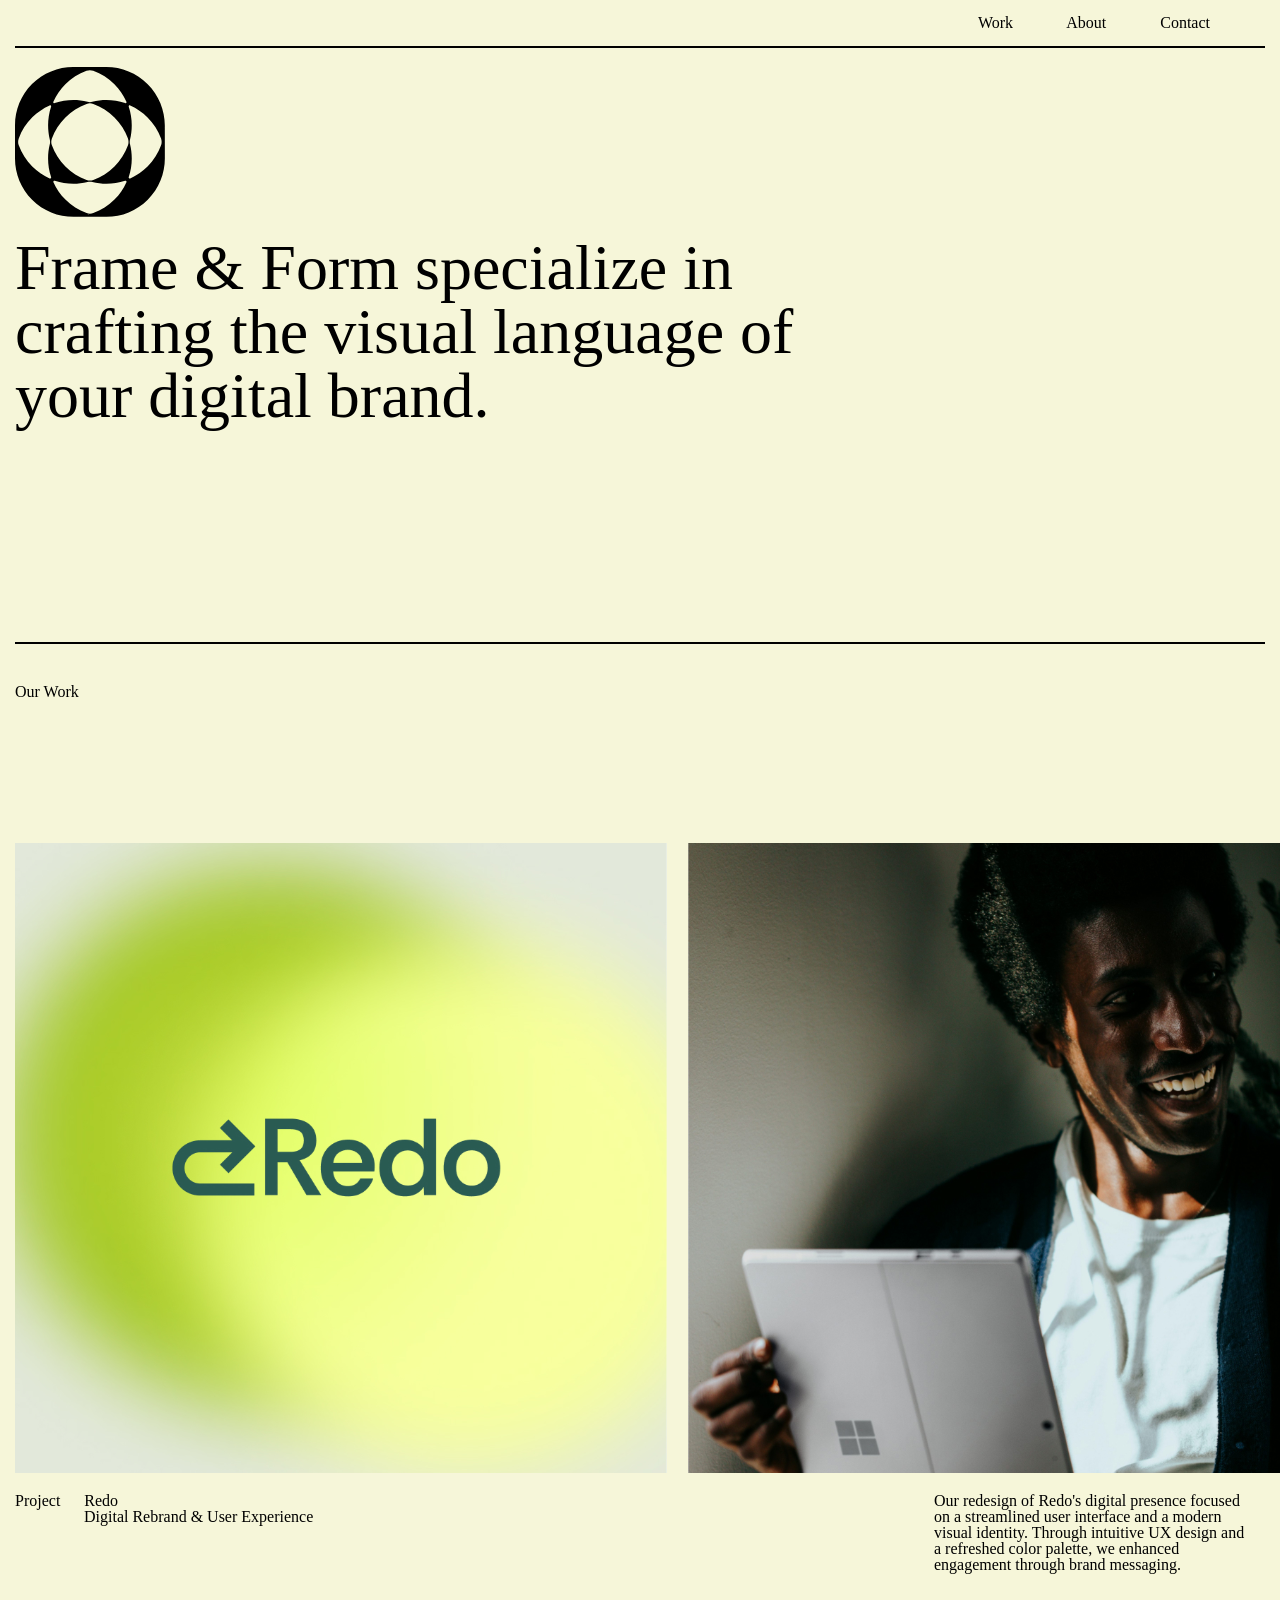
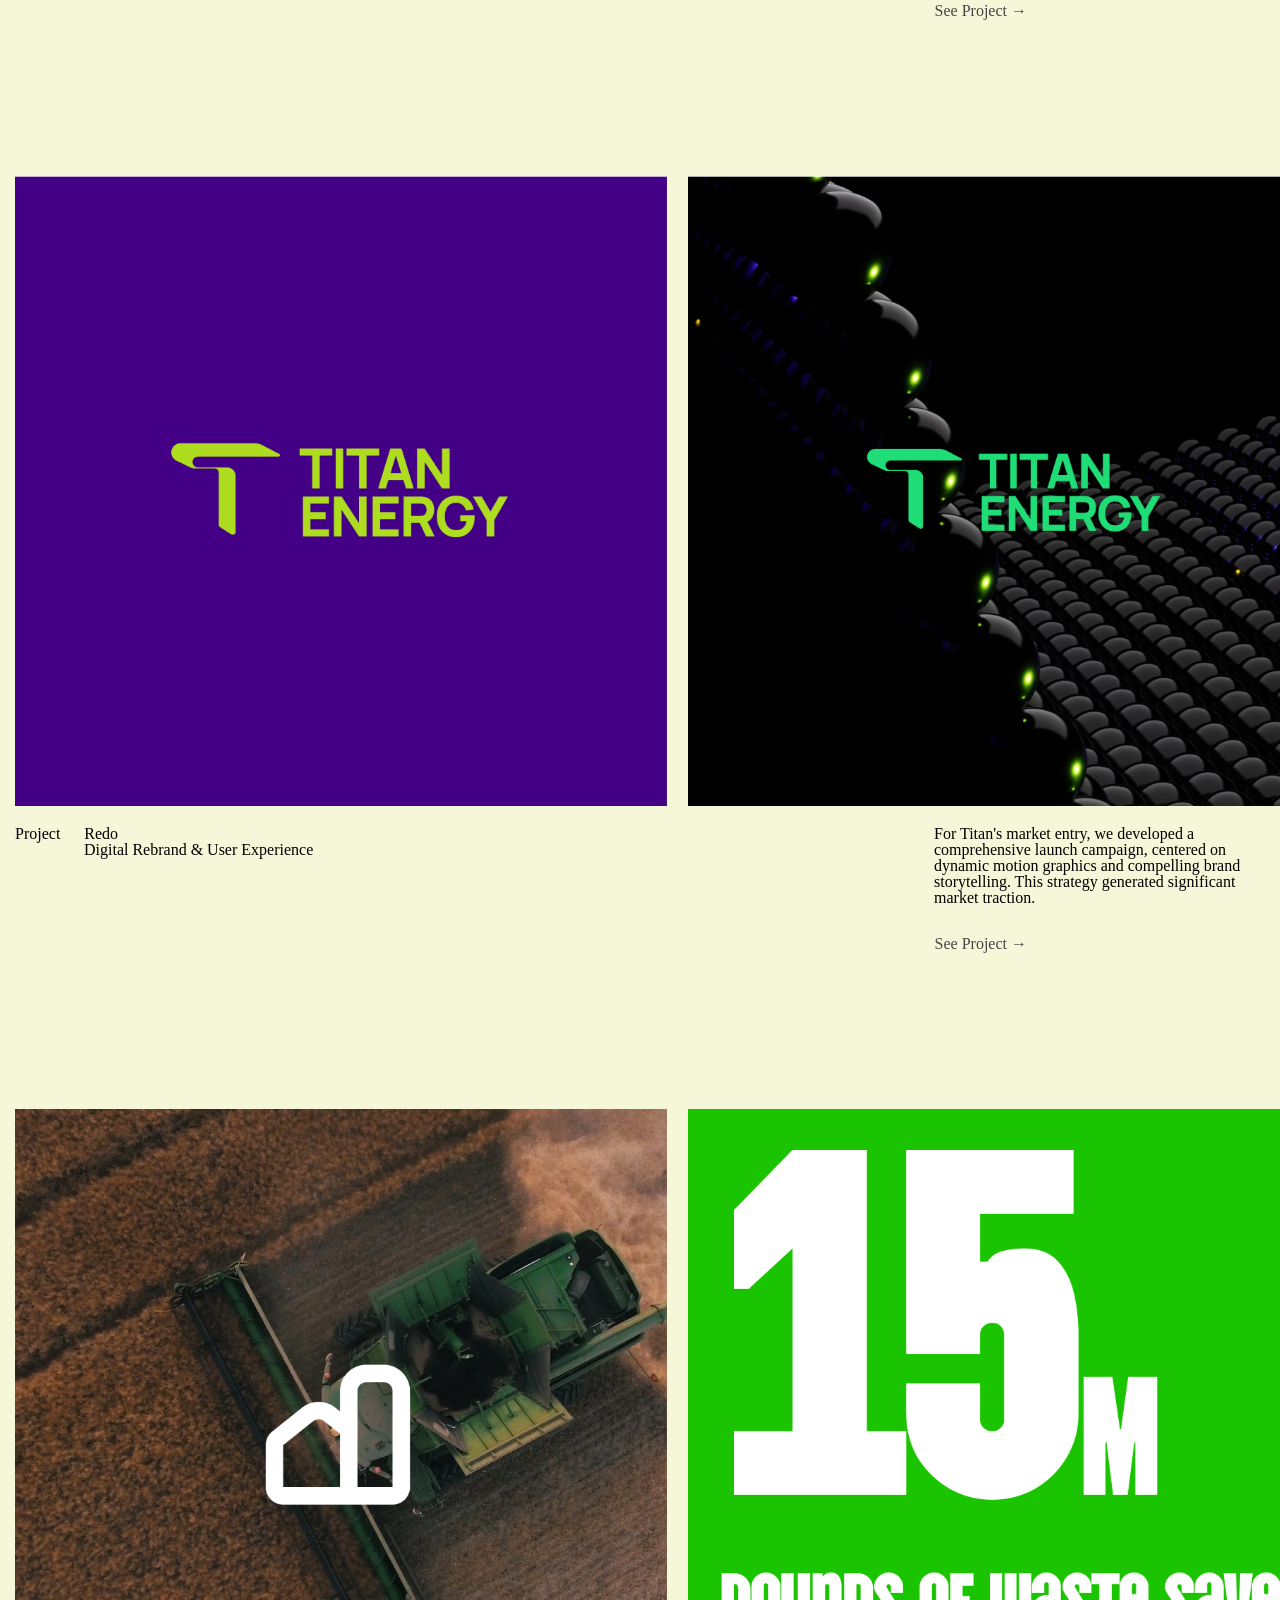
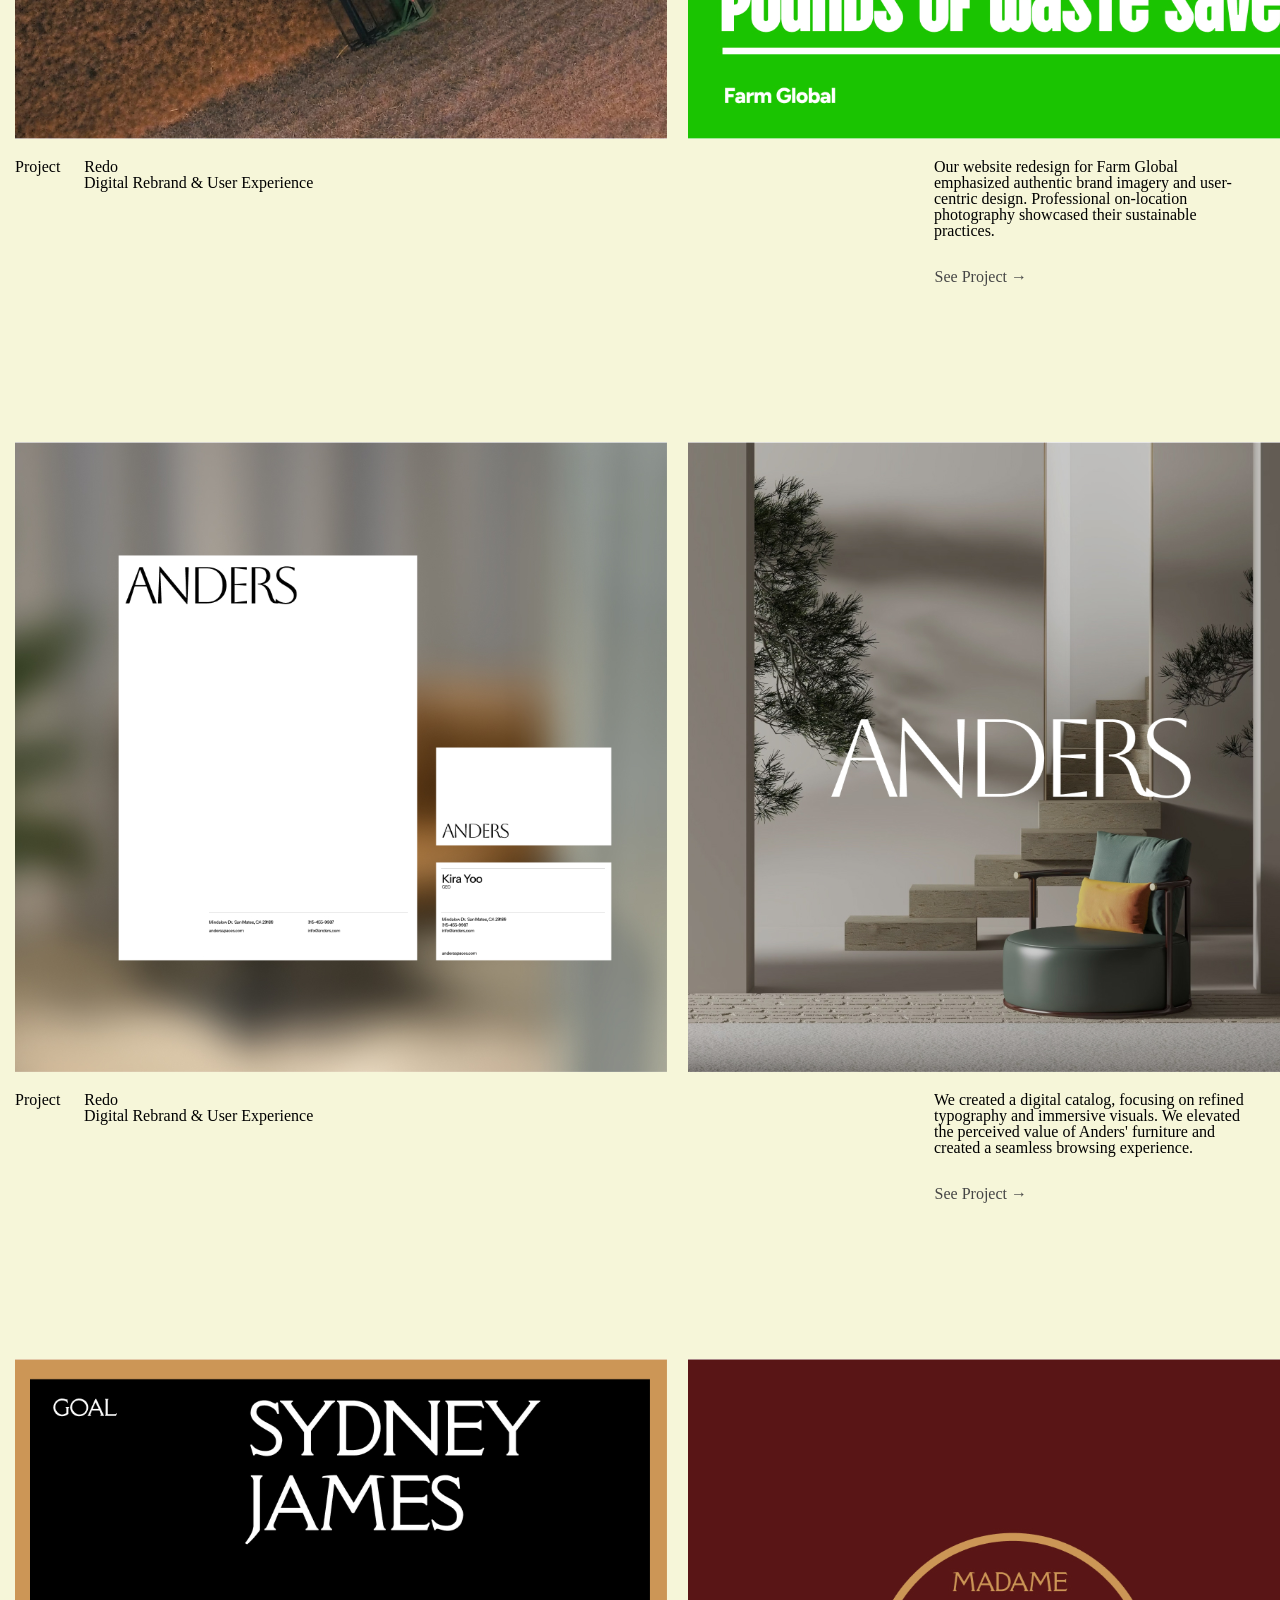
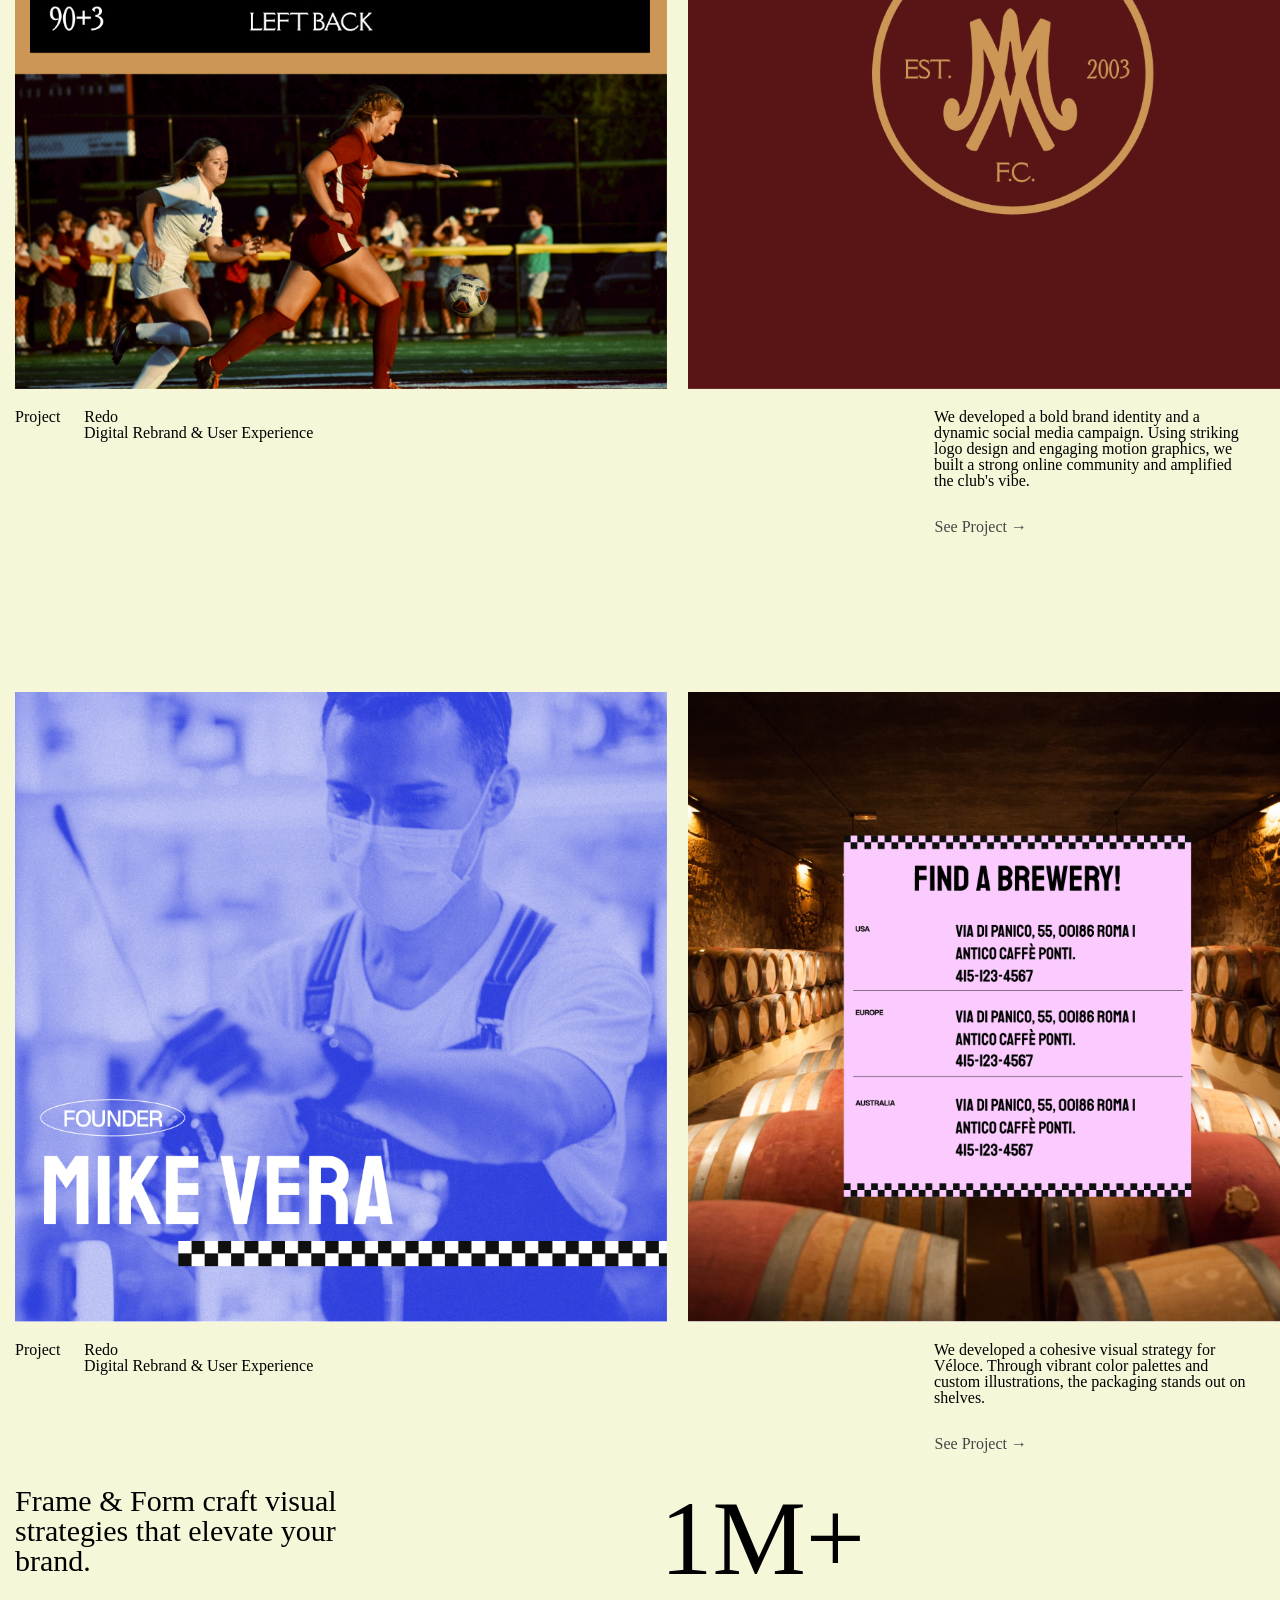
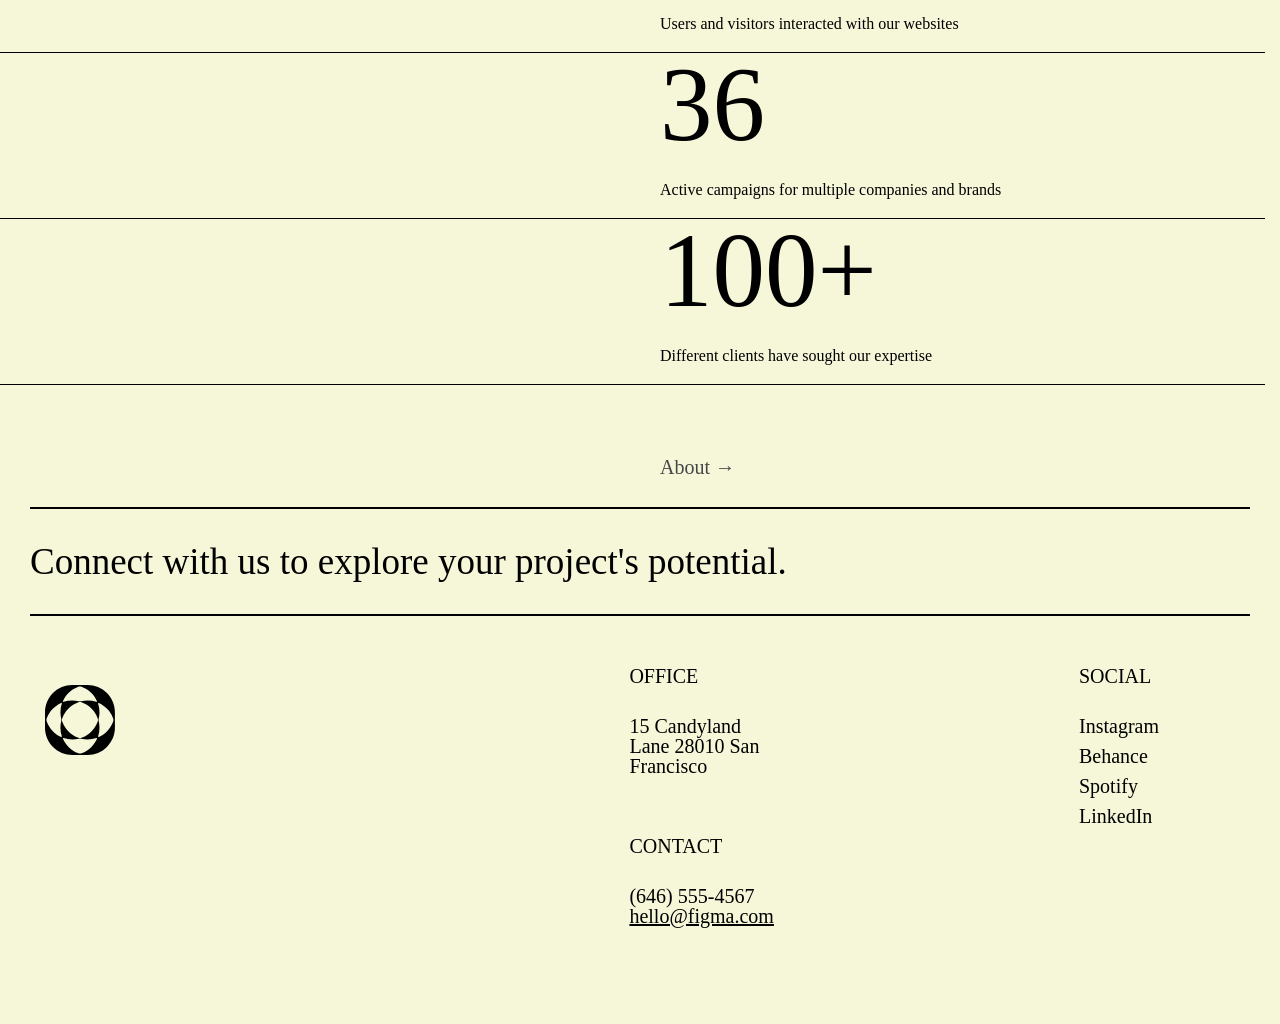
==== index.html @ 3e736d81 "animations" ====
<!DOCTYPE html>
<html lang="en">
<head>
   <meta charset="UTF-8">
   <meta name="viewport" content="width=device-width, initial-scale=1.0">
   <link rel="stylesheet" href="/css/_reset.css">
   <link rel="stylesheet" href="/css/style.css">
   <title>Modern Brand</title>
</head>
<body>
   <div class="main-bg">
      <header class="header">
         <div class="header__container">
            
            <img src="images\F&F logo.svg" alt="" class="header__container__logo">
            <nav class="header__container__pages">
               <a href="" class="header__container__pages__item">Work</a>
               <a href="" class="header__container__pages__item">About</a>
               <a href="" class="header__container__pages__item">Contact</a>
            </nav>
         </div>
         <div class="header line"></div>
      </header>

      <main class="main">
         <div class="main__container">
            <img src="images\Left Logo.svg" alt="" class="main__logo">
            <img src="images\Right Logo.svg" alt="" class="main__logo">
         </div>

         <h1 class="main__title">Frame & Form specialize in
crafting the visual language of
your digital brand.
         </h1>
         <div class="main line"></div>
      </main>

      <section class="portfolio">
         <h2 class="portfolio__title">
            Our Work
         </h2>

         <article class="portfolio__project">
            <div class="portfolio__images">
               <img src="images\Image 1.svg" alt="" class="portfolio__image">
               <img src="images\Image 2.svg" alt="" class="portfolio__image">
               <img src="images\Image 3.svg" alt="" class="portfolio__image">
            </div>
            <div class="portfolio__info">
               <div class="project-developers">
                  <h3 class="portfolio__project-name">Project <b style="font-weight: 500;">Redo</b></h3>
                  <p class="portfolio__project-slogan">Digital Rebrand & User Experience</p>                  

               </div>

               <div class="portfolio__description">
                  Our redesign of Redo's digital presence focused on a streamlined user interface and a modern visual identity. Through intuitive UX design and a refreshed color palette, we enhanced engagement through brand messaging. 
                  

               </div>

               
            </div>
            
            <a class="portfolio__link">See Project →</a>
         </article>
         <div class="portfolio__project">
            <div class="portfolio__images">
               <img src="images\Image 1-1.svg" alt="" class="portfolio__image">
               <img src="images\Image 2-1.svg" alt="" class="portfolio__image">
               <img src="images\Image 3-1.svg" alt="" class="portfolio__image">
            </div>
            <div class="portfolio__info">
               <div class="project-developers">
                  <h3 class="portfolio__project-name">Project <b style="font-weight: 500;">Redo</b></h3>
                  <p class="portfolio__project-slogan">Digital Rebrand & User Experience</p>                  

               </div>

               <div class="portfolio__description">
                  For Titan's market entry, we developed a comprehensive launch campaign, centered on dynamic motion graphics and compelling brand storytelling. This strategy generated significant market traction. 
               </div>
            </div>
            <a class="portfolio__link">See Project →</a>

         </div>
         <div class="portfolio__project">
            <div class="portfolio__images">
               <img src="images\Image 1-2.svg" alt="" class="portfolio__image">
               <img src="images\Image 2-2.svg" alt="" class="portfolio__image">
               <img src="images\Image 3-2.svg" alt="" class="portfolio__image">
            </div>
            <div class="portfolio__info">
               <div class="project-developers">
                  <h3 class="portfolio__project-name">Project <b style="font-weight: 500;">Redo</b></h3>
                  <p class="portfolio__project-slogan">Digital Rebrand & User Experience</p>                  

               </div>

               <div class="portfolio__description">
                 Our website redesign for Farm Global emphasized authentic brand imagery and user-centric design. Professional on-location photography showcased their sustainable practices. 
               </div>
            </div>
            <a class="portfolio__link">See Project →</a>

         </div>
         <div class="portfolio__project">
            <div class="portfolio__images">
               <img src="images\Image 1-3.svg" alt="" class="portfolio__image">
               <img src="images\Image 2-3.svg" alt="" class="portfolio__image">
               <img src="images\Image 3-3.svg" alt="" class="portfolio__image">
            </div>
            <div class="portfolio__info">
               <div class="project-developers">
                  <h3 class="portfolio__project-name">Project <b style="font-weight: 500;">Redo</b></h3>
                  <p class="portfolio__project-slogan">Digital Rebrand & User Experience</p>                  

               </div>

               <div class="portfolio__description">
                  We created a digital catalog, focusing on refined typography and immersive visuals. We elevated the perceived value of Anders' furniture and created a seamless browsing experience. 
               </div>
            </div>
            <a class="portfolio__link">See Project →</a>

         </div>
         <div class="portfolio__project">
            <div class="portfolio__images">
               <img src="images\Image 1-4.svg" alt="" class="portfolio__image">
               <img src="images\Image 2-4.svg" alt="" class="portfolio__image">
               <img src="images\Image 3-4.svg" alt="" class="portfolio__image">
            </div>
            <div class="portfolio__info">
               <div class="project-developers">
                  <h3 class="portfolio__project-name">Project <b style="font-weight: 500;">Redo</b></h3>
                  <p class="portfolio__project-slogan">Digital Rebrand & User Experience</p>                  

               </div>

               <div class="portfolio__description">
                  We developed a bold brand identity and a dynamic social media campaign. Using striking logo design and engaging motion graphics, we built a strong online community and amplified the club's vibe. 
               </div>
            </div>
            <a class="portfolio__link">See Project →</a>

         </div>
         <div class="portfolio__project">
            <div class="portfolio__images">
               <img src="images\Image 1-5.svg" alt="" class="portfolio__image">
               <img src="images\Image 2-5.svg" alt="" class="portfolio__image">
               <img src="images\Image 3-5.svg" alt="" class="portfolio__image">
            </div>
            <div class="portfolio__info">
               <div class="project-developers">
                  <h3 class="portfolio__project-name">Project <b style="font-weight: 500;">Redo</b></h3>
                  <p class="portfolio__project-slogan">Digital Rebrand & User Experience</p>                  

               </div>

               <div class="portfolio__description">
                  We developed a cohesive visual strategy for Véloce. Through vibrant color palettes and custom illustrations, the packaging stands out on shelves. 
               </div>
            </div>
            <a class="portfolio__link">See Project →</a>

         </div>
         

      </section>

      <section class="stats">
         <div class="stats__container">
            <div class="stats__slogan">
               Frame & Form craft visual strategies that elevate your brand.
            </div>
            <div class="stats__description">
               <div class="stats__item">
                  <div class="stats__num">
                     1M+
                  </div>
                  <div class="stats__item-description">Users and visitors interacted with our websites</div>
                  <div class="stats__line"></div>
               </div>
               <div class="stats__item">
                  <div class="stats__num">
                     36 
                  </div>
                  <div class="stats__item-description">Active campaigns for multiple companies and brands</div>
                  <div class="stats__line"></div>
               </div>
               <div class="stats__item">
                  <div class="stats__num">
                     100+
                  </div>
                  <div class="stats__item-description">Different clients have sought our expertise</div>
                  <div class="stats__line"></div>

                  

                  
                  

                  
               </div>
               
               <a href="" class="stats__link">About →</a>
            </div>
            
         </div>

         
      </section>
      <section class="contacts">
            <div class="contacts line"></div>
            <h2 class="contacts__title">Connect with us to explore your project's potential.</h2>
            <div class="contacts line"></div>

            <div class="contacts__container">
            <div class="main__container">
               <img src="images\Left Logo.svg" alt="" class="contacts__logo">
               <img src="images\Right Logo.svg" alt="" class="contacts__logo">
            </div>
               <div class="contacts__item office">
                  <h3 class="contacts title">OFFICE</h3>
                  <div class="contacts info">15 Candyland Lane 28010 San Francisco</div>
               </div>
               <div class="contacts__item contacts">
                  <h3 class="contacts title">CONTACT</h3>
                  <a href="tel:(646) 555-4567" class="contacts info" style="text-decoration: none;">(646) 555-4567</a>
                  <a href="" class="contacts info">hello@figma.com</a>                  
               </div>
               <div class="contacts__item social">
                  <h3 class="contacts title">SOCIAL</h3>
                  <div class="contacts info">Instagram</div>
                  <div class="contacts info">Behance</div>
                  <div class="contacts info">Spotify</div>
                  <div class="contacts info">LinkedIn</div>
               </div>

               



            </div>



            <img src="images\Footer logo.svg" alt="" class="contacts__vector-logo">
      </section>

   </div>
   
   
</body>
</html>
---- css/style.css ----
html, body, div, span, applet, object, iframe,
h1, h2, h3, h4, h5, h6, p, blockquote, pre,
a, abbr, acronym, address, big, cite, code,
del, dfn, em, img, ins, kbd, q, s, samp,
small, strike, strong, sub, sup, tt, var,
b, u, i, center,
dl, dt, dd, ol, ul, li,
fieldset, form, label, legend,
table, caption, tbody, tfoot, thead, tr, th, td,
article, aside, canvas, details, embed,
figure, figcaption, footer, header, hgroup,
menu, nav, output, ruby, section, summary,
time, mark, audio, video {
  margin: 0;
  padding: 0;
  border: 0;
  font-size: 100%;
  font: inherit;
  vertical-align: baseline;
}

/* HTML5 display-role reset for older browsers */
article, aside, details, figcaption, figure,
footer, header, hgroup, menu, nav, section {
  display: block;
}

body {
  line-height: 1;
}

ol, ul {
  list-style: none;
}

blockquote, q {
  quotes: none;
}

blockquote:before, blockquote:after,
q:before, q:after {
  content: "";
  content: none;
}

table {
  border-collapse: collapse;
  border-spacing: 0;
}

@font-face {
  font-family: "PFAgoraSansPro";
  src: url("../fonts/PFAgoraSansPro-Thin.eot");
  src: url("../fonts/PFAgoraSansPro-Thin.eot?#iefix") format("embedded-opentype"), url("../fonts/PFAgoraSansPro-Thin.woff") format("woff"), url("../fonts/PFAgoraSansPro-Thin.ttf") format("truetype");
  font-weight: 100;
}
@font-face {
  font-family: "PFAgoraSansPro";
  src: url("../fonts/PFAgoraSansPro-Light.eot");
  src: url("../fonts/PFAgoraSansPro-Light.eot?#iefix") format("embedded-opentype"), url("../fonts/PFAgoraSansPro-Light.woff") format("woff"), url("../fonts/PFAgoraSansPro-Light.ttf") format("truetype");
  font-weight: 300;
}
@font-face {
  font-family: "PFAgoraSansPro";
  src: url("../fonts/PFAgoraSansPro-Medium.eot");
  src: url("../fonts/PFAgoraSansPro-Medium.eot?#iefix") format("embedded-opentype"), url("../fonts/PFAgoraSansPro-Medium.woff") format("woff"), url("../fonts/PFAgoraSansPro-Medium.ttf") format("truetype");
  font-weight: 400;
}
@font-face {
  font-family: "PFAgoraSansPro";
  src: url("../fonts/PFAgoraSansPro-Bold.eot");
  src: url("../fonts/PFAgoraSansPro-Bold.eot?#iefix") format("embedded-opentype"), url("../fonts/PFAgoraSansPro-Bold.woff") format("woff"), url("../fonts/PFAgoraSansPro-Bold.ttf") format("truetype");
  font-weight: 500;
}
.main-bg {
  background-color: rgb(246, 246, 217);
  background-repeat: no-repeat;
  background-size: cover;
  background-position: center;
  width: 100%;
}

.line {
  height: 2px;
  background-color: black;
  text-align: center;
  margin: 0 15px;
}

.header {
  font-family: "PFAgoraSansPro";
  font-weight: 300;
}
.header__container {
  display: flex;
  justify-content: space-between;
  padding: 15px 20px;
}
.header__container__pages__item {
  padding-right: 50px;
  color: black;
  text-decoration: none;
  letter-spacing: 5%;
}

@keyframes spin {
  0% {
    transform: rotate(0deg);
  }
  100% {
    transform: rotate(360deg);
  }
}
.main {
  font-family: "PFAgoraSansPro";
  font-weight: 500;
}
.main__container {
  display: flex;
  padding: 19px 15px;
  gap: 8px;
  justify-content: flex-start;
}
.main__logo:last-child {
  animation: spin 2s ease-in-out infinite;
}
.main__title {
  padding-left: 15px;
  width: 820px;
  font-size: 64px;
  white-space: pre-wrap;
  padding-bottom: 150px;
}

.portfolio {
  font-family: "PFAgoraSansPro";
  font-weight: 300;
  position: relative;
}
.portfolio__title {
  padding-top: 40px;
  padding-left: 15px;
}
.portfolio__link {
  position: absolute;
  right: 253px;
  margin-top: 30px;
  color: rgb(70, 70, 70);
}
.portfolio__project {
  padding-top: 143px;
  padding-bottom: 60px;
}
.portfolio__images {
  margin: auto 15px;
  display: flex;
  justify-content: space-between;
  padding-right: 15px;
  gap: 20px;
}
.portfolio__image {
  height: 70vh;
}
.portfolio__info {
  display: flex;
  justify-content: space-between;
  padding-top: 20px;
  padding-left: 15px;
}
.portfolio__project-name {
  word-spacing: 20px;
}
.portfolio__project-slogan {
  margin-left: 69px;
}
.portfolio__description {
  width: 316px;
  margin-right: 30px;
}

.stats {
  font-family: "PFAgoraSansPro";
  font-weight: 400;
  padding-left: 15px;
  padding-top: 20px;
  position: relative;
}
.stats__container {
  display: flex;
  justify-content: flex-start;
  gap: 25vw;
}
.stats__slogan {
  font-size: 30px;
  width: 325px;
}
.stats__num {
  font-size: 105px;
  padding-bottom: 25px;
}
.stats__item {
  padding-bottom: 20px;
}
.stats__line {
  margin-top: 20px;
  margin-bottom: 20px;
  position: absolute;
  width: 100%;
  height: 1px;
  background-color: black;
  right: 15px;
}
.stats__link {
  text-decoration: none;
  display: block;
  font-size: 20px;
  margin-top: 73px;
  text-align: left;
  margin-bottom: 30px;
  color: rgb(70, 70, 70);
}

.contacts {
  font-family: "PFAgoraSansPro";
  font-weight: 300;
  color: black;
}
.contacts .line {
  margin: auto 30px;
}
.contacts__title {
  padding: 34px 30px;
  font-size: 37px;
}
.contacts__container {
  padding-top: 50px;
  display: grid;
  grid-template-columns: 4fr 3fr 1fr;
  grid-template-rows: 1fr 1fr;
  padding-left: 30px;
}
.contacts__logo {
  height: 70px;
}
.contacts__logo:last-child {
  animation: spin 2s ease-in-out infinite;
}
.contacts__vector-logo {
  margin: auto 20px;
  width: 97%;
  padding-bottom: 15px;
}
.contacts .info {
  padding-bottom: 10px;
}
.contacts__item {
  width: 201px;
  font-size: 20px;
}
.contacts .title {
  padding-bottom: 30px;
}
.contacts .contacts {
  grid-row: 2;
  grid-column: 2;
}
.contacts .office {
  grid-row: 1;
  grid-column: 2;
}
.contacts .social {
  grid-row: 1;
  grid-column: 3;
}/*# sourceMappingURL=style.css.map */
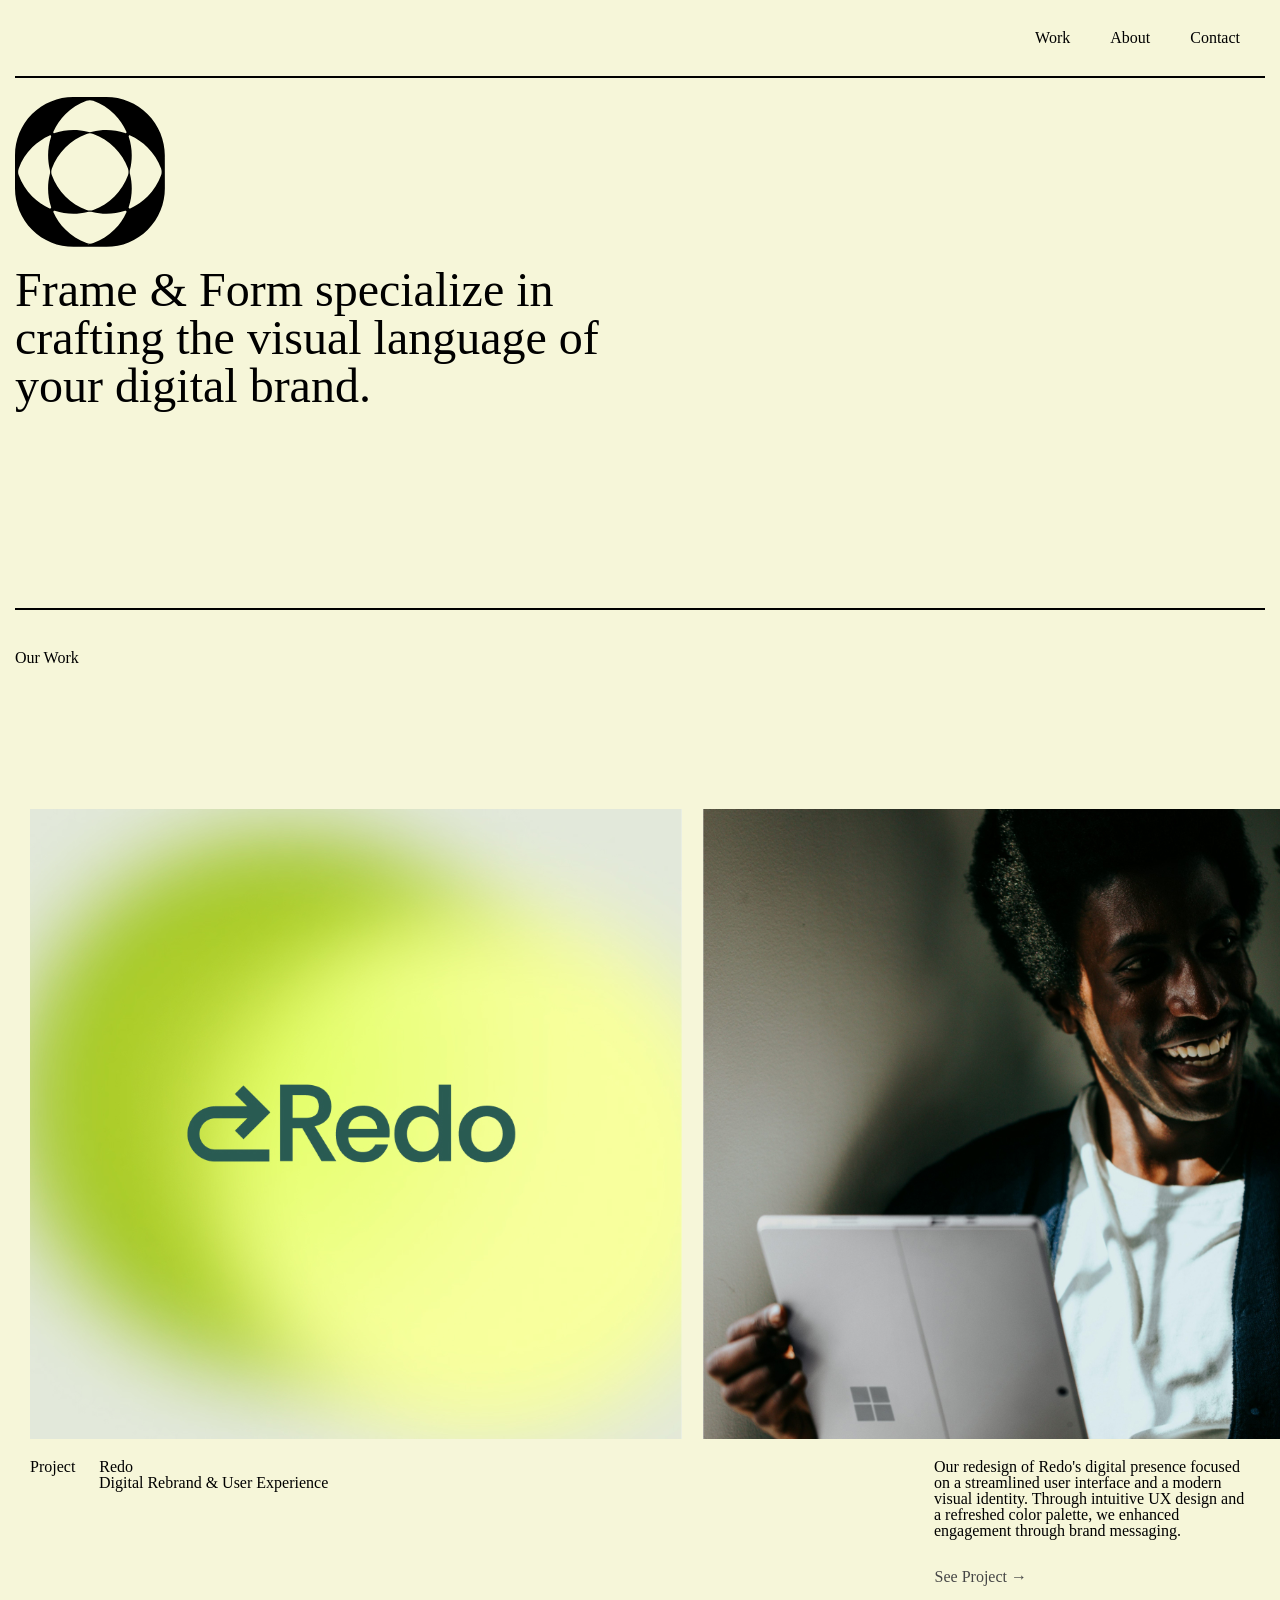
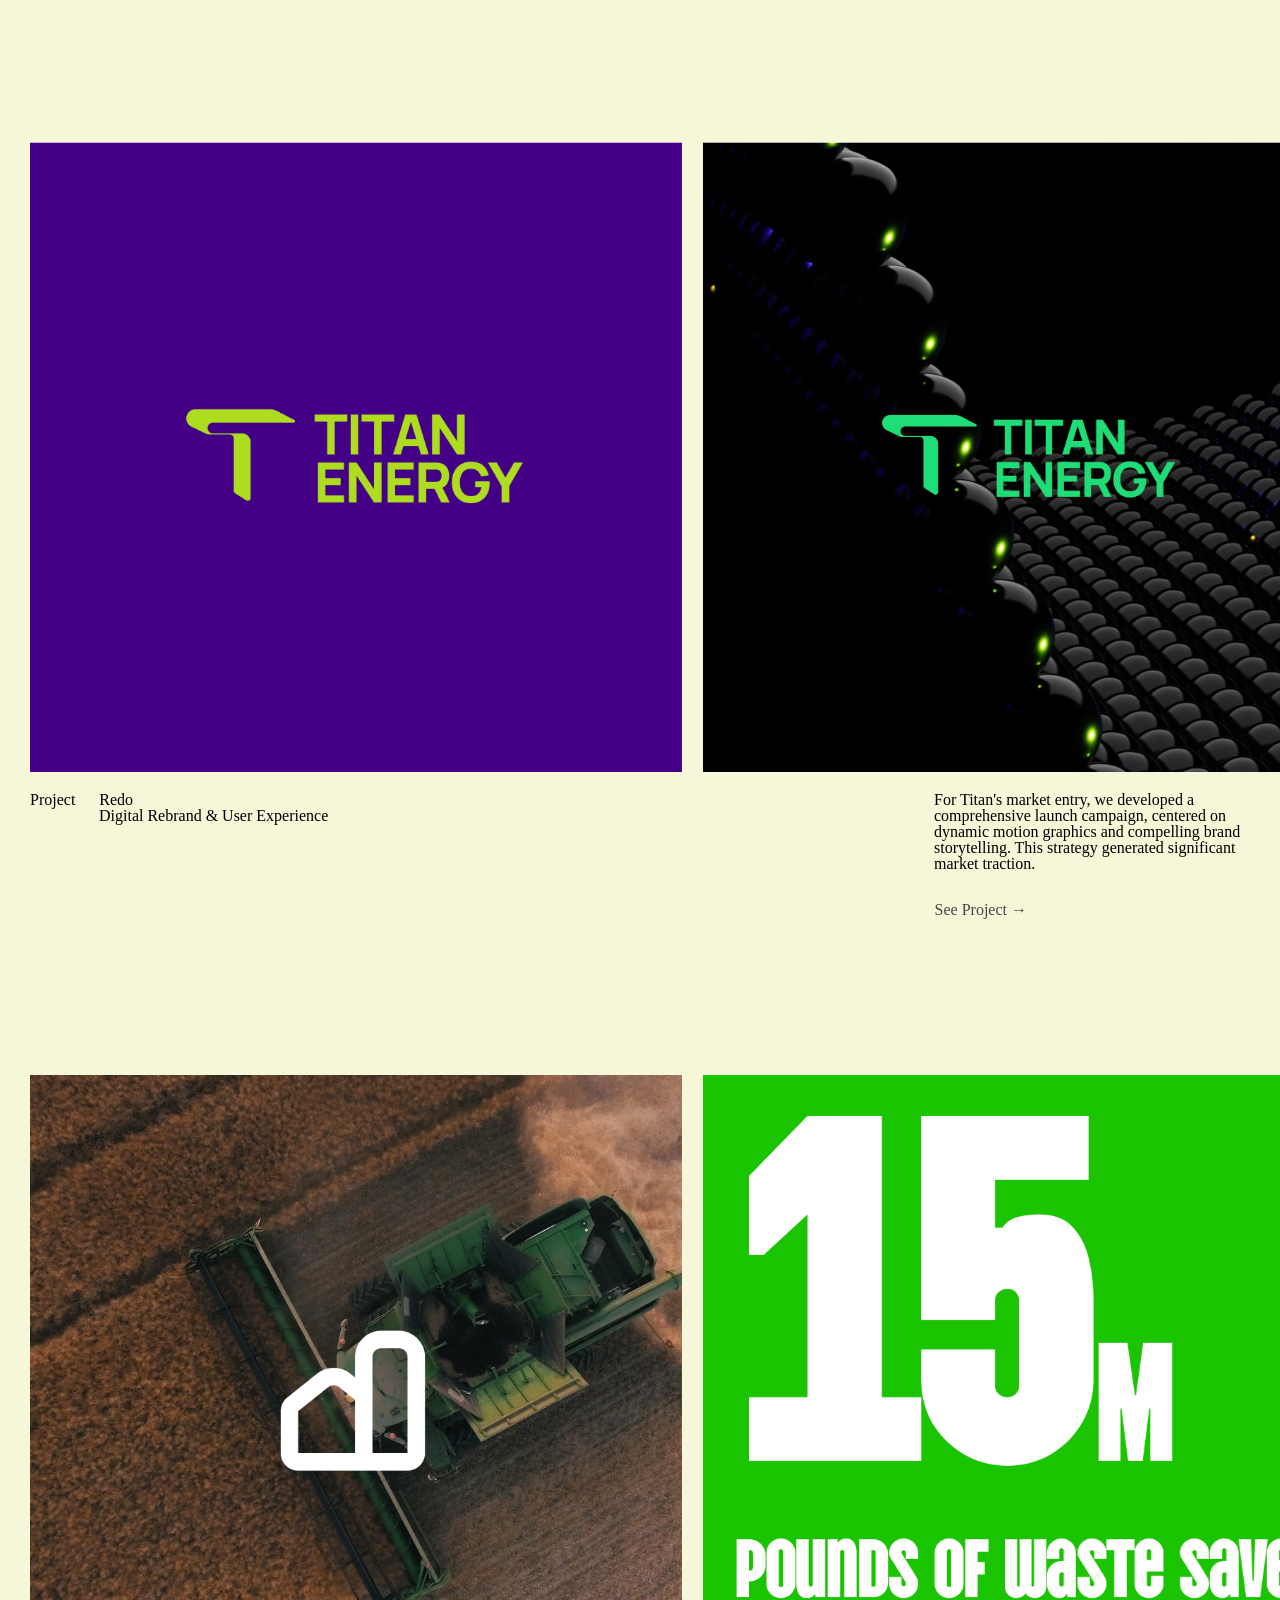
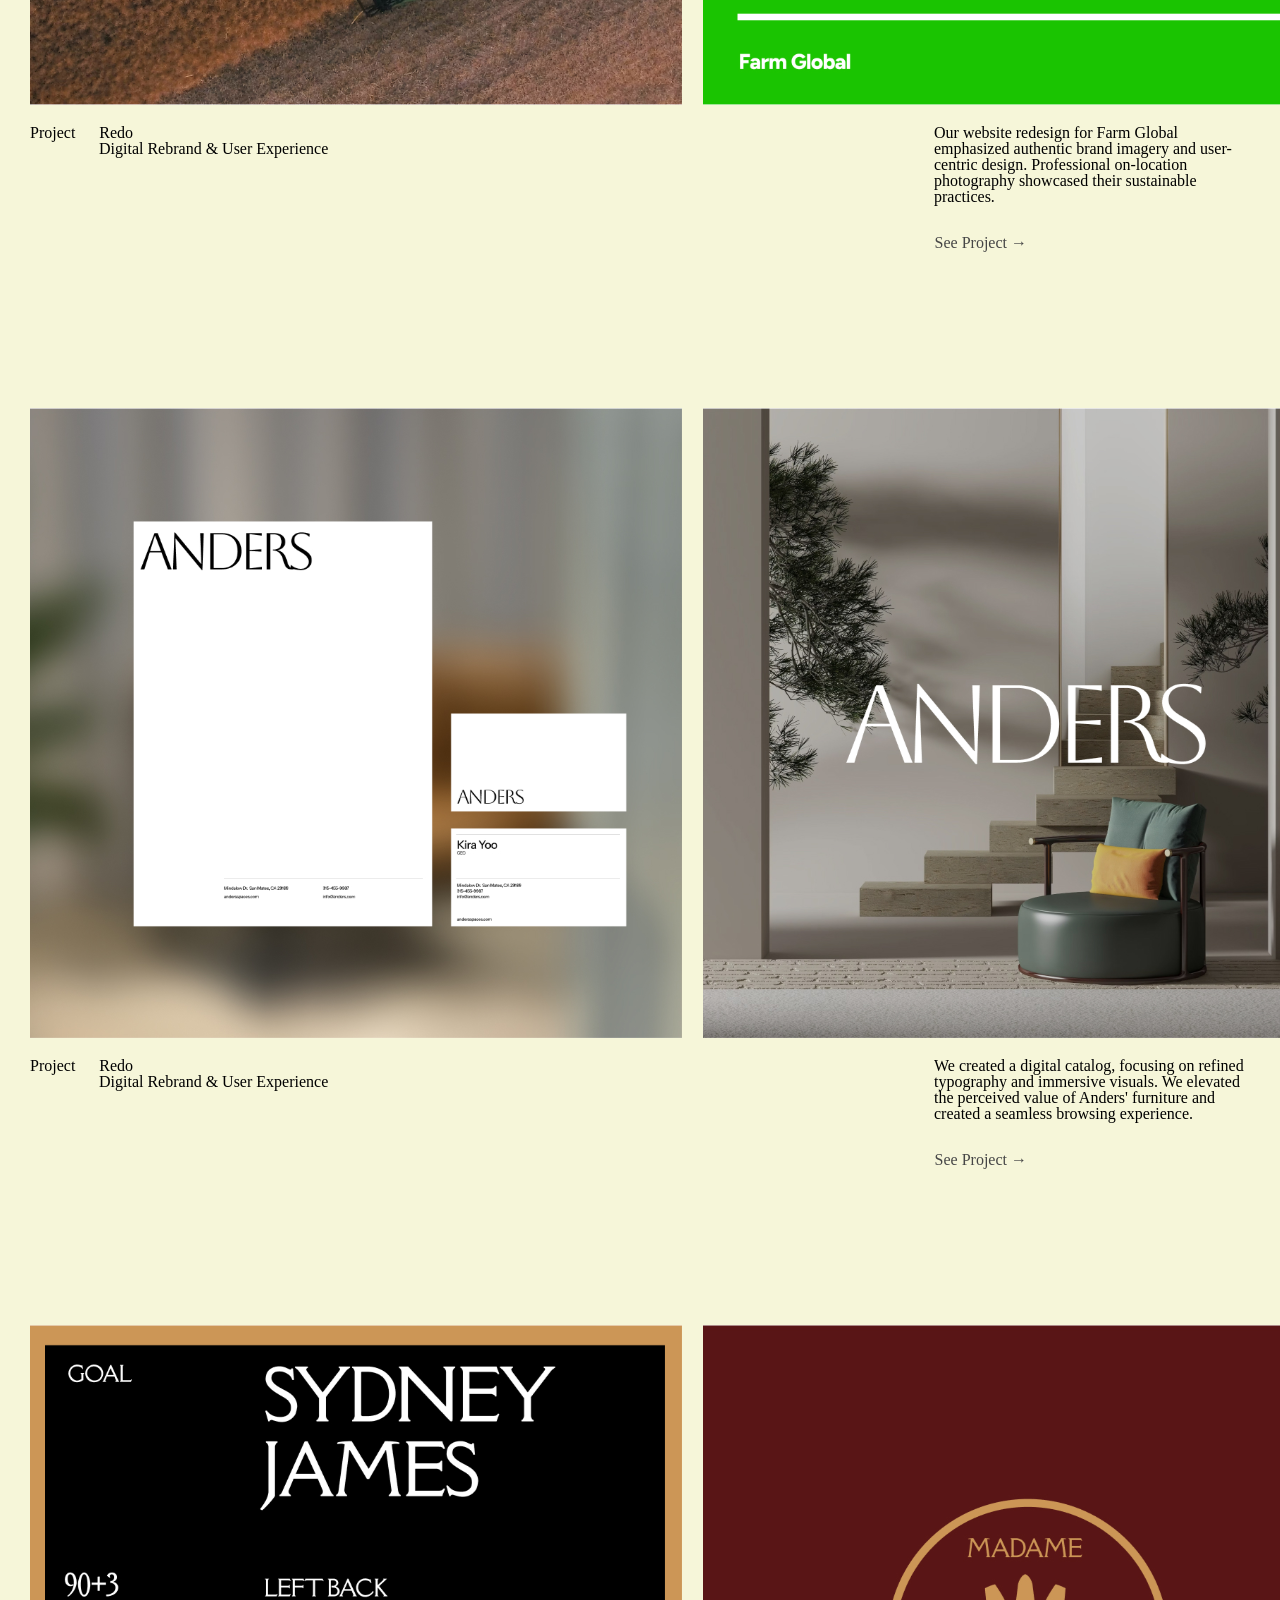
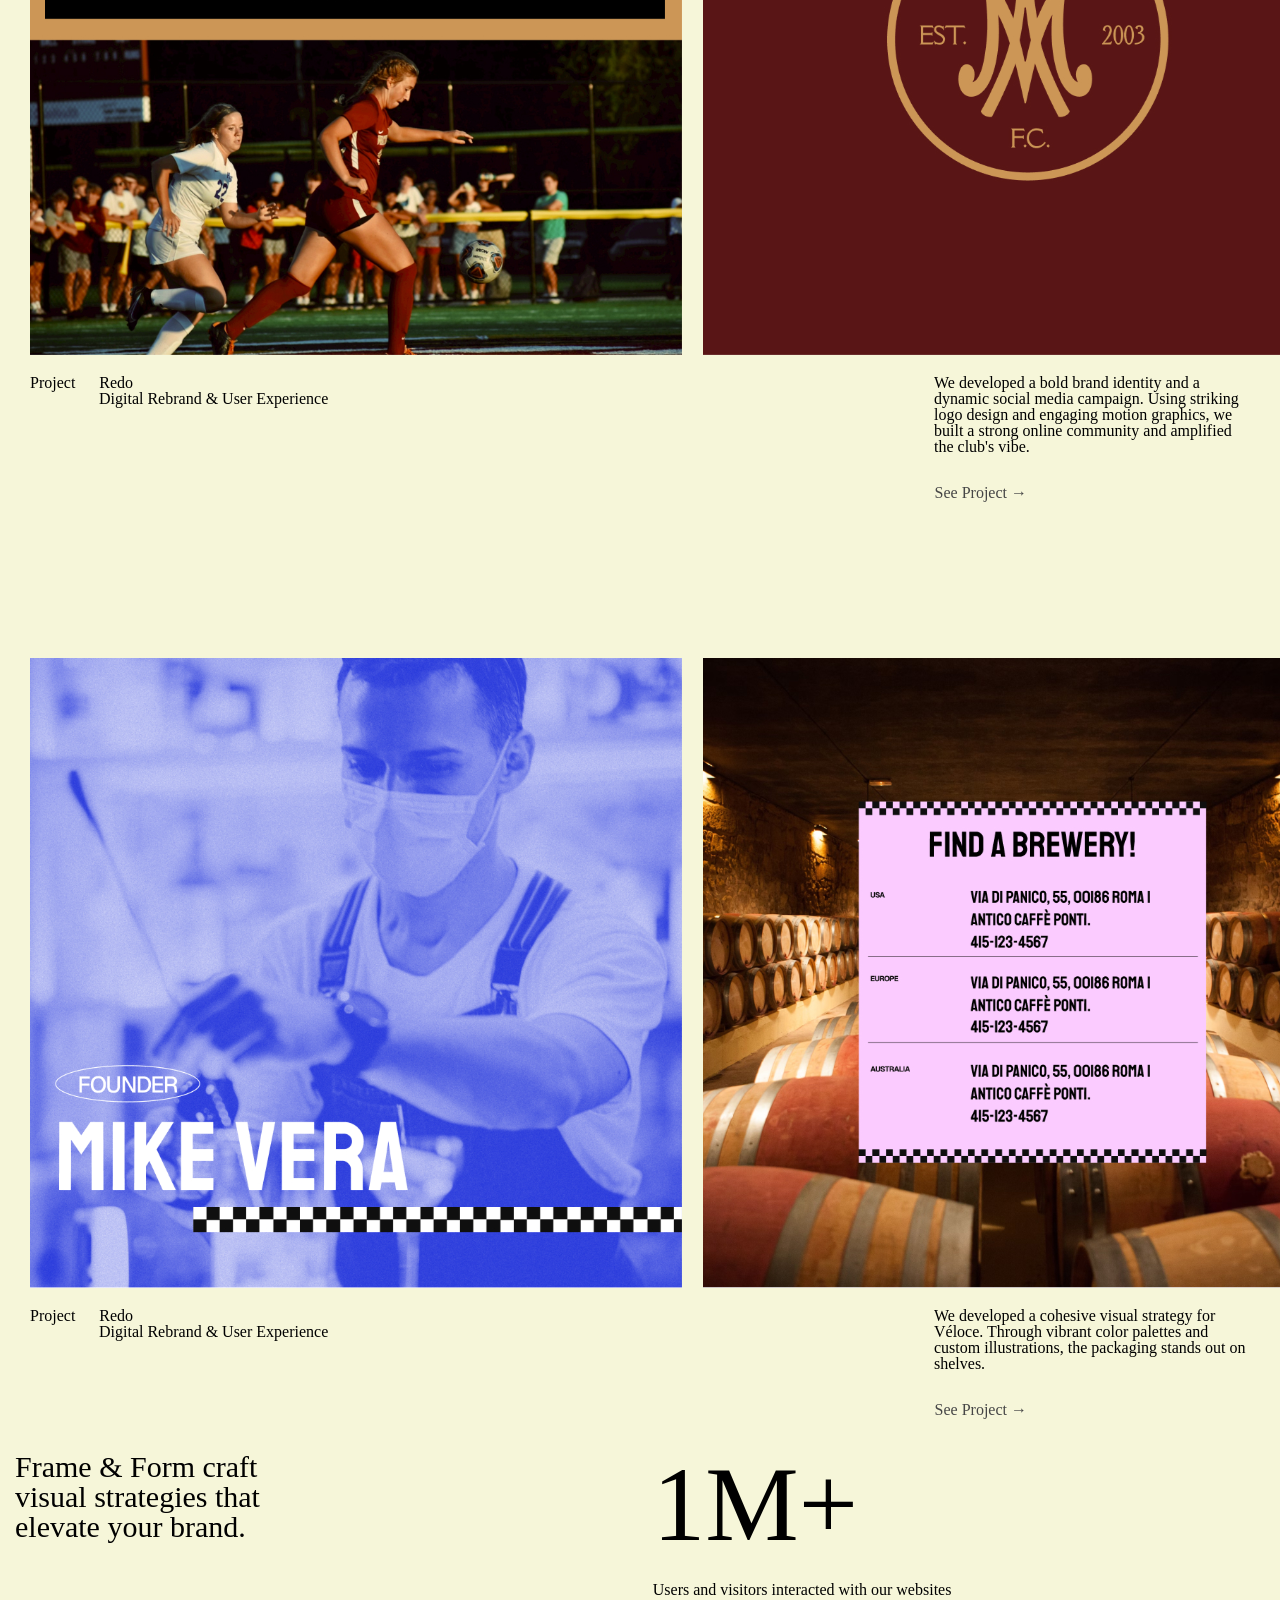
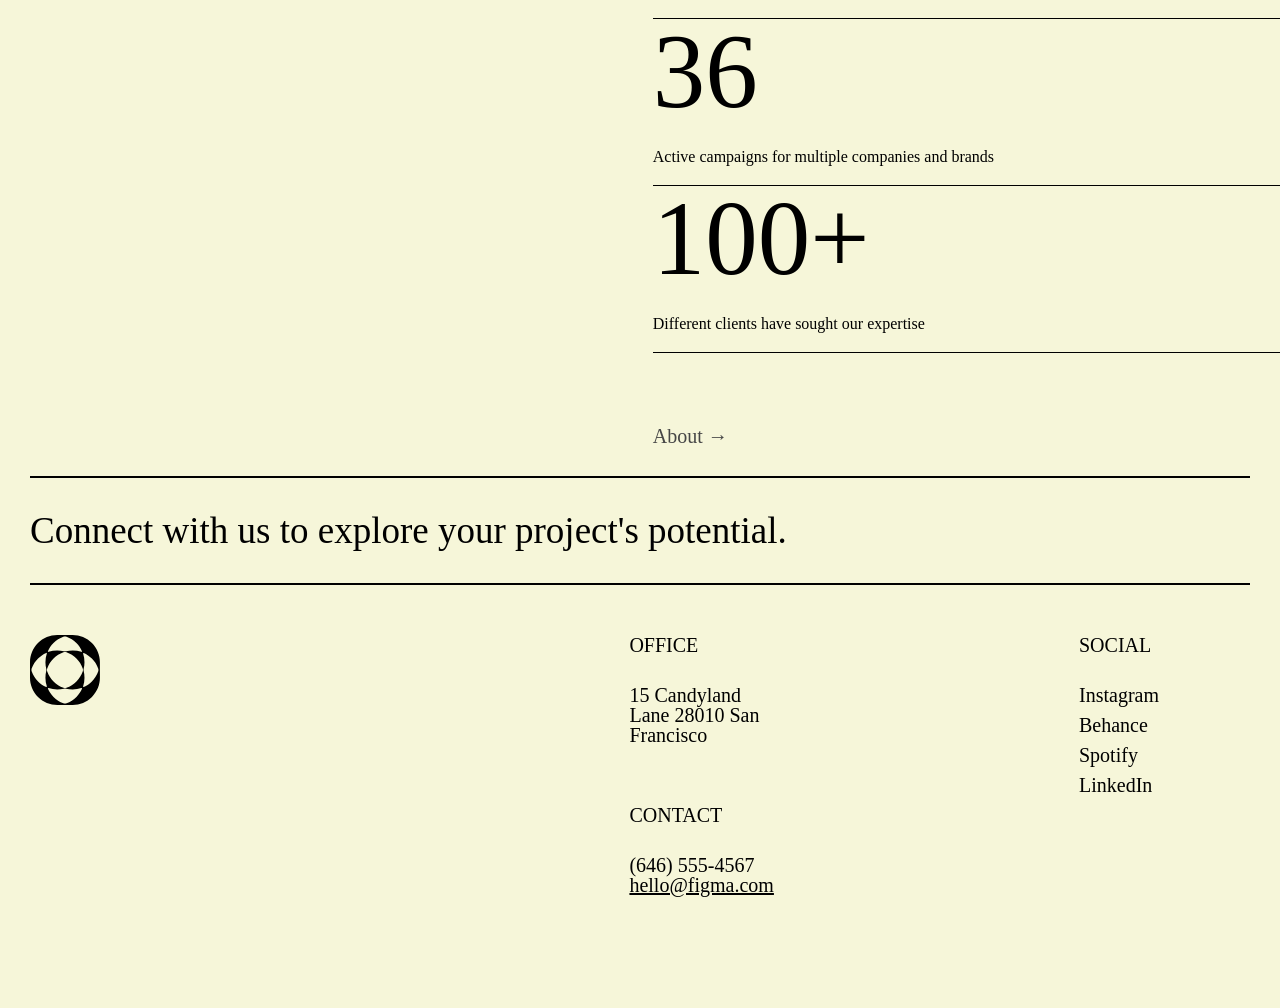
==== commit 641bd08a: "add project self page with adaptive" ====
--- a/index.html
+++ b/index.html
@@ -2,7 +2,7 @@
 <html lang="en">
 <head>
    <meta charset="UTF-8">
-   <meta name="viewport" content="width=device-width, initial-scale=1.0">
+   <meta name="viewport" content="width=divice-width, initial-scale=1.0">
    <link rel="stylesheet" href="/css/_reset.css">
    <link rel="stylesheet" href="/css/style.css">
    <title>Modern Brand</title>
@@ -13,10 +13,23 @@
          <div class="header__container">
             
             <img src="images\F&F logo.svg" alt="" class="header__container__logo">
-            <nav class="header__container__pages">
-               <a href="" class="header__container__pages__item">Work</a>
-               <a href="" class="header__container__pages__item">About</a>
-               <a href="" class="header__container__pages__item">Contact</a>
+
+            <nav class="header__hidden">
+               <img src="images\Left logo.svg" alt="" class="header__hidden__logo">
+               <img src="images\Right logo.svg" alt="" class="header__hidden__logo">
+               <a href="" class="header__hidden__menu">Menu</a>
+            </nav>
+            <nav class="header__menu-links">
+               <a href="" class="header__menu-links__link">Work</a>
+               <a href="" class="header__menu-links__link">About</a>
+               <a href="" class="header__menu-links__link">Contact</a>
+
+            </nav>
+
+            <nav class="header__pages">
+               <a href="" class="header__container page">Work</a>
+               <a href="" class="header__container page">About</a>
+               <a href="" class="header__container page">Contact</a>
             </nav>
          </div>
          <div class="header line"></div>
@@ -179,47 +192,41 @@
                      1M+
                   </div>
                   <div class="stats__item-description">Users and visitors interacted with our websites</div>
-                  <div class="stats__line"></div>
-               </div>
+                  
+               </div>
+               <div class="stats__line"></div>
                <div class="stats__item">
                   <div class="stats__num">
                      36 
                   </div>
                   <div class="stats__item-description">Active campaigns for multiple companies and brands</div>
-                  <div class="stats__line"></div>
-               </div>
+                  
+               </div>
+               <div class="stats__line"></div>
                <div class="stats__item">
                   <div class="stats__num">
                      100+
                   </div>
                   <div class="stats__item-description">Different clients have sought our expertise</div>
-                  <div class="stats__line"></div>
-
-                  
-
-                  
-                  
-
-                  
-               </div>
-               
+               </div>
+               <div class="stats__line"></div>
                <a href="" class="stats__link">About →</a>
             </div>
             
          </div>
-
-         
       </section>
+
+      
       <section class="contacts">
             <div class="contacts line"></div>
             <h2 class="contacts__title">Connect with us to explore your project's potential.</h2>
             <div class="contacts line"></div>
 
             <div class="contacts__container">
-            <div class="main__container">
-               <img src="images\Left Logo.svg" alt="" class="contacts__logo">
-               <img src="images\Right Logo.svg" alt="" class="contacts__logo">
-            </div>
+               <div class="contacts__item img-container">
+                  <img src="images\Left Logo.svg" alt="" class="contacts__logo">
+                  <img src="images\Right Logo.svg" alt="" class="contacts__logo">
+               </div>
                <div class="contacts__item office">
                   <h3 class="contacts title">OFFICE</h3>
                   <div class="contacts info">15 Candyland Lane 28010 San Francisco</div>
@@ -236,15 +243,7 @@
                   <div class="contacts info">Spotify</div>
                   <div class="contacts info">LinkedIn</div>
                </div>
-
-               
-
-
-
-            </div>
-
-
-
+            </div>
             <img src="images\Footer logo.svg" alt="" class="contacts__vector-logo">
       </section>
 
--- a/css/style.css
+++ b/css/style.css
@@ -11,6 +11,7 @@
 figure, figcaption, footer, header, hgroup,
 menu, nav, output, ruby, section, summary,
 time, mark, audio, video {
+  scrollbar-width: none;
   margin: 0;
   padding: 0;
   border: 0;
@@ -73,11 +74,13 @@
   font-weight: 500;
 }
 .main-bg {
+  font-family: "PFAgoraSansPro";
   background-color: rgb(246, 246, 217);
   background-repeat: no-repeat;
   background-size: cover;
   background-position: center;
-  width: 100%;
+  max-width: 100%;
+  overflow-x: hidden;
 }
 
 .line {
@@ -87,30 +90,69 @@
   margin: 0 15px;
 }
 
+@keyframes spin {
+  0% {
+    transform: rotate(0deg);
+  }
+  100% {
+    transform: rotate(360deg);
+  }
+}
 .header {
   font-family: "PFAgoraSansPro";
   font-weight: 300;
+  color: black;
+}
+.header__hidden {
+  display: none;
+}
+.header__menu-links {
+  display: none;
 }
 .header__container {
   display: flex;
   justify-content: space-between;
   padding: 15px 20px;
 }
-.header__container__pages__item {
-  padding-right: 50px;
+.header__pages {
+  display: flex;
+}
+@media (max-width: 799px) {
+  .header__container {
+    justify-content: start;
+  }
+  .header__hidden {
+    display: flex;
+    padding-left: 10px;
+    margin-left: 0;
+  }
+  .header__hidden__logo {
+    position: relative;
+    padding-right: 1px;
+    width: 25px;
+  }
+  .header__hidden__logo:nth-child(2) {
+    animation: spin 2s ease-in-out infinite;
+  }
+  .header__hidden__menu {
+    color: black;
+    position: absolute;
+    text-decoration: none;
+    right: 15px;
+    margin-top: 5px;
+    font-size: 20px;
+  }
+  .header__pages {
+    display: none;
+  }
+}
+
+.page {
   color: black;
   text-decoration: none;
   letter-spacing: 5%;
 }
 
-@keyframes spin {
-  0% {
-    transform: rotate(0deg);
-  }
-  100% {
-    transform: rotate(360deg);
-  }
-}
 .main {
   font-family: "PFAgoraSansPro";
   font-weight: 500;
@@ -124,10 +166,14 @@
 .main__logo:last-child {
   animation: spin 2s ease-in-out infinite;
 }
+@media (max-width: 799px) {
+  .main__logo {
+    display: none;
+  }
+}
 .main__title {
   padding-left: 15px;
-  width: 820px;
-  font-size: 64px;
+  font-size: clamp(32px, 12vw, 48px);
   white-space: pre-wrap;
   padding-bottom: 150px;
 }
@@ -152,7 +198,7 @@
   padding-bottom: 60px;
 }
 .portfolio__images {
-  margin: auto 15px;
+  margin: auto 30px;
   display: flex;
   justify-content: space-between;
   padding-right: 15px;
@@ -165,7 +211,7 @@
   display: flex;
   justify-content: space-between;
   padding-top: 20px;
-  padding-left: 15px;
+  padding-left: 30px;
 }
 .portfolio__project-name {
   word-spacing: 20px;
@@ -176,6 +222,23 @@
 .portfolio__description {
   width: 316px;
   margin-right: 30px;
+}
+@media (max-width: 799px) {
+  .portfolio__image {
+    height: 40vh;
+  }
+  .portfolio__project {
+    padding-top: 10px;
+  }
+  .portfolio__link {
+    left: 30px;
+  }
+  .portfolio__info {
+    display: block;
+  }
+  .portfolio__project-slogan {
+    margin-bottom: 32px;
+  }
 }
 
 .stats {
@@ -192,7 +255,6 @@
 }
 .stats__slogan {
   font-size: 30px;
-  width: 325px;
 }
 .stats__num {
   font-size: 105px;
@@ -200,15 +262,12 @@
 }
 .stats__item {
   padding-bottom: 20px;
+  width: 49vw;
 }
 .stats__line {
-  margin-top: 20px;
-  margin-bottom: 20px;
-  position: absolute;
   width: 100%;
   height: 1px;
   background-color: black;
-  right: 15px;
 }
 .stats__link {
   text-decoration: none;
@@ -219,6 +278,14 @@
   margin-bottom: 30px;
   color: rgb(70, 70, 70);
 }
+@media (max-width: 799px) {
+  .stats__container {
+    display: block;
+  }
+  .stats__slogan {
+    padding-bottom: 80px;
+  }
+}
 
 .contacts {
   font-family: "PFAgoraSansPro";
@@ -246,9 +313,8 @@
   animation: spin 2s ease-in-out infinite;
 }
 .contacts__vector-logo {
-  margin: auto 20px;
-  width: 97%;
-  padding-bottom: 15px;
+  width: calc(100% - 30px);
+  margin: 15px 15px;
 }
 .contacts .info {
   padding-bottom: 10px;
@@ -271,4 +337,171 @@
 .contacts .social {
   grid-row: 1;
   grid-column: 3;
+}
+@media (max-width: 799px) {
+  .contacts__container {
+    display: block;
+  }
+  .contacts__item {
+    padding-bottom: 50px;
+  }
+}
+
+.main-project {
+  font-family: "PFAgoraSansPro";
+  font-weight: 300;
+  display: grid;
+  grid-template-columns: 1fr 1fr;
+  grid-template-rows: 1fr 1fr 1fr;
+  margin: auto 15px;
+  margin-bottom: 170px;
+}
+.main-project__subtitle {
+  text-decoration: underline;
+  font-size: 32px;
+  grid-column: 1;
+  grid-row: 2;
+  font-size: 24px;
+  margin-top: 30px;
+}
+.main-project__title {
+  grid-column: 1;
+  grid-row: 3;
+  font-size: 64px;
+  font-weight: 400;
+  margin-top: -110px;
+}
+.main-project__description {
+  grid-column: 2;
+  grid-row: 2;
+  font-size: 20px;
+  font-weight: 400;
+  margin-top: 45px;
+}
+.main-project__subdescription {
+  grid-column: 2;
+  grid-row: 3;
+  white-space: pre-line;
+  font-size: 20px;
+  color: grey;
+  line-height: 1.5;
+}
+.main-project__container {
+  display: flex;
+  padding: 19px 15px;
+  gap: 8px;
+  justify-content: flex-start;
+  grid: 1/1;
+}
+.main-project__logo:last-child {
+  animation: spin 2s ease-in-out infinite;
+}
+@media (max-width: 1300px) {
+  .main-project {
+    display: block;
+  }
+  .main-project__title {
+    margin-top: 20px;
+  }
+}
+@media (max-width: 700px) {
+  .main-project {
+    display: block;
+  }
+  .main-project__logo {
+    display: none;
+  }
+  .main-project__title {
+    margin-top: 20px;
+  }
+}
+
+.project-images {
+  margin-left: 15px;
+  margin-right: 15px;
+  width: calc(100vw - 30px);
+  gap: 15px;
+  display: grid;
+  grid-template-columns: 1fr 1fr;
+  grid-template-rows: repeat(5, 1fr);
+  margin-bottom: 15px;
+}
+.project-images__image1 {
+  width: 100%;
+  grid-column: 1/3;
+  grid-row: 1;
+}
+.project-images__image2 {
+  width: 100%;
+  grid-row: 2;
+  grid-column: 1;
+}
+.project-images__image3 {
+  width: 100%;
+  grid-row: 2;
+  grid-column: 2;
+}
+.project-images__image4 {
+  width: 100%;
+  grid-row: 3;
+  grid-column: 1/3;
+}
+.project-images__image5 {
+  width: 100%;
+  grid-row: 4;
+  grid-column: 1;
+}
+.project-images__image6 {
+  width: 100%;
+  grid-row: 4;
+  grid-column: 2;
+}
+.project-images__image7 {
+  width: 100%;
+  grid-row: 5;
+  grid-column: 1/3;
+}
+@media (max-width: 700px) {
+  .project-images {
+    display: block;
+  }
+  .project-images__image1, .project-images__image2, .project-images__image3, .project-images__image4, .project-images__image5, .project-images__image6, .project-images__image7 {
+    margin-bottom: 20px;
+  }
+}
+
+.other-projects {
+  margin: auto 15px;
+}
+.other-projects__title {
+  font-size: 64px;
+  font-weight: 300;
+  margin: 30px 15px;
+  margin-bottom: 104px;
+}
+.other-projects__project-example-container {
+  display: flex;
+  justify-content: center;
+  margin-bottom: 80px;
+  gap: 15px;
+}
+.other-projects__project {
+  width: 100%;
+}
+.other-projects__img {
+  width: 100%;
+}
+.other-projects__link {
+  font-size: 16px;
+  color: grey;
+  display: block;
+  margin-top: 10px;
+}
+@media (max-width: 700px) {
+  .other-projects__project-example-container {
+    display: block;
+  }
+  .other-projects__project {
+    margin-bottom: 20px;
+  }
 }/*# sourceMappingURL=style.css.map */
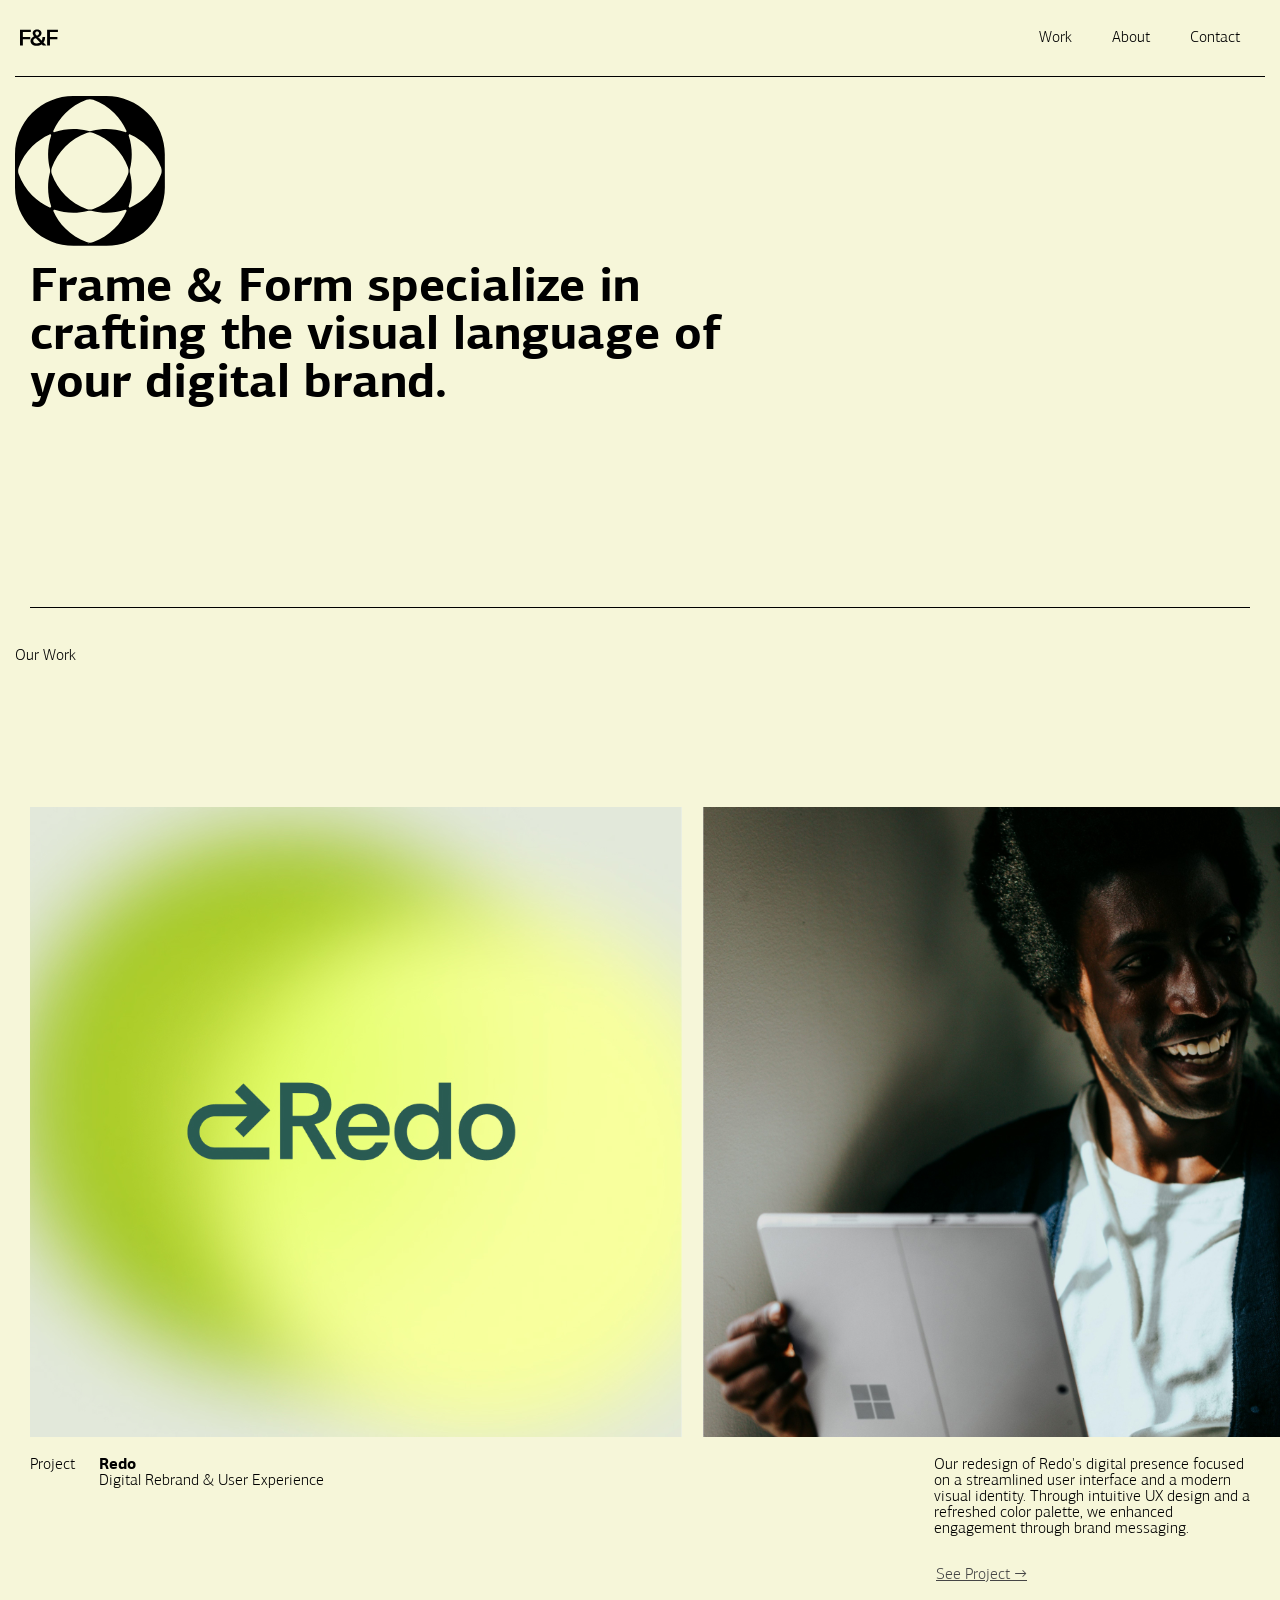
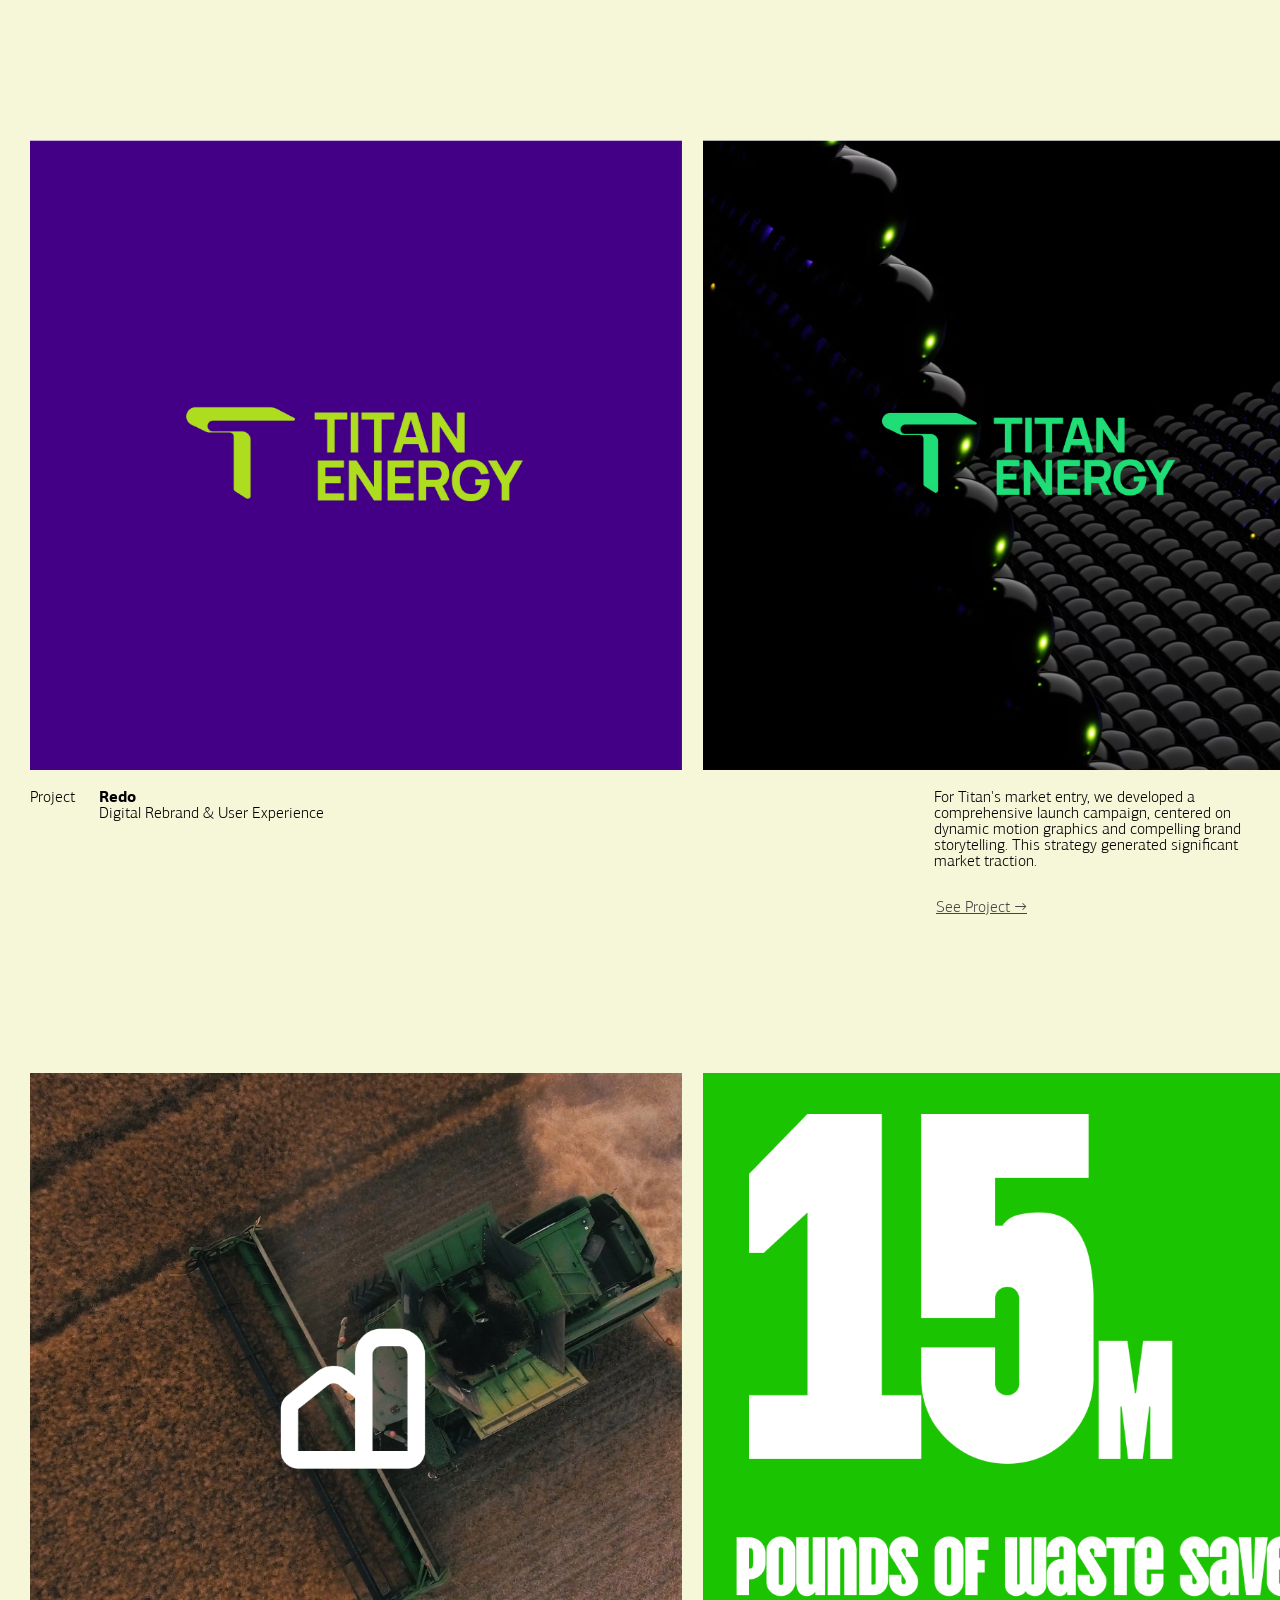
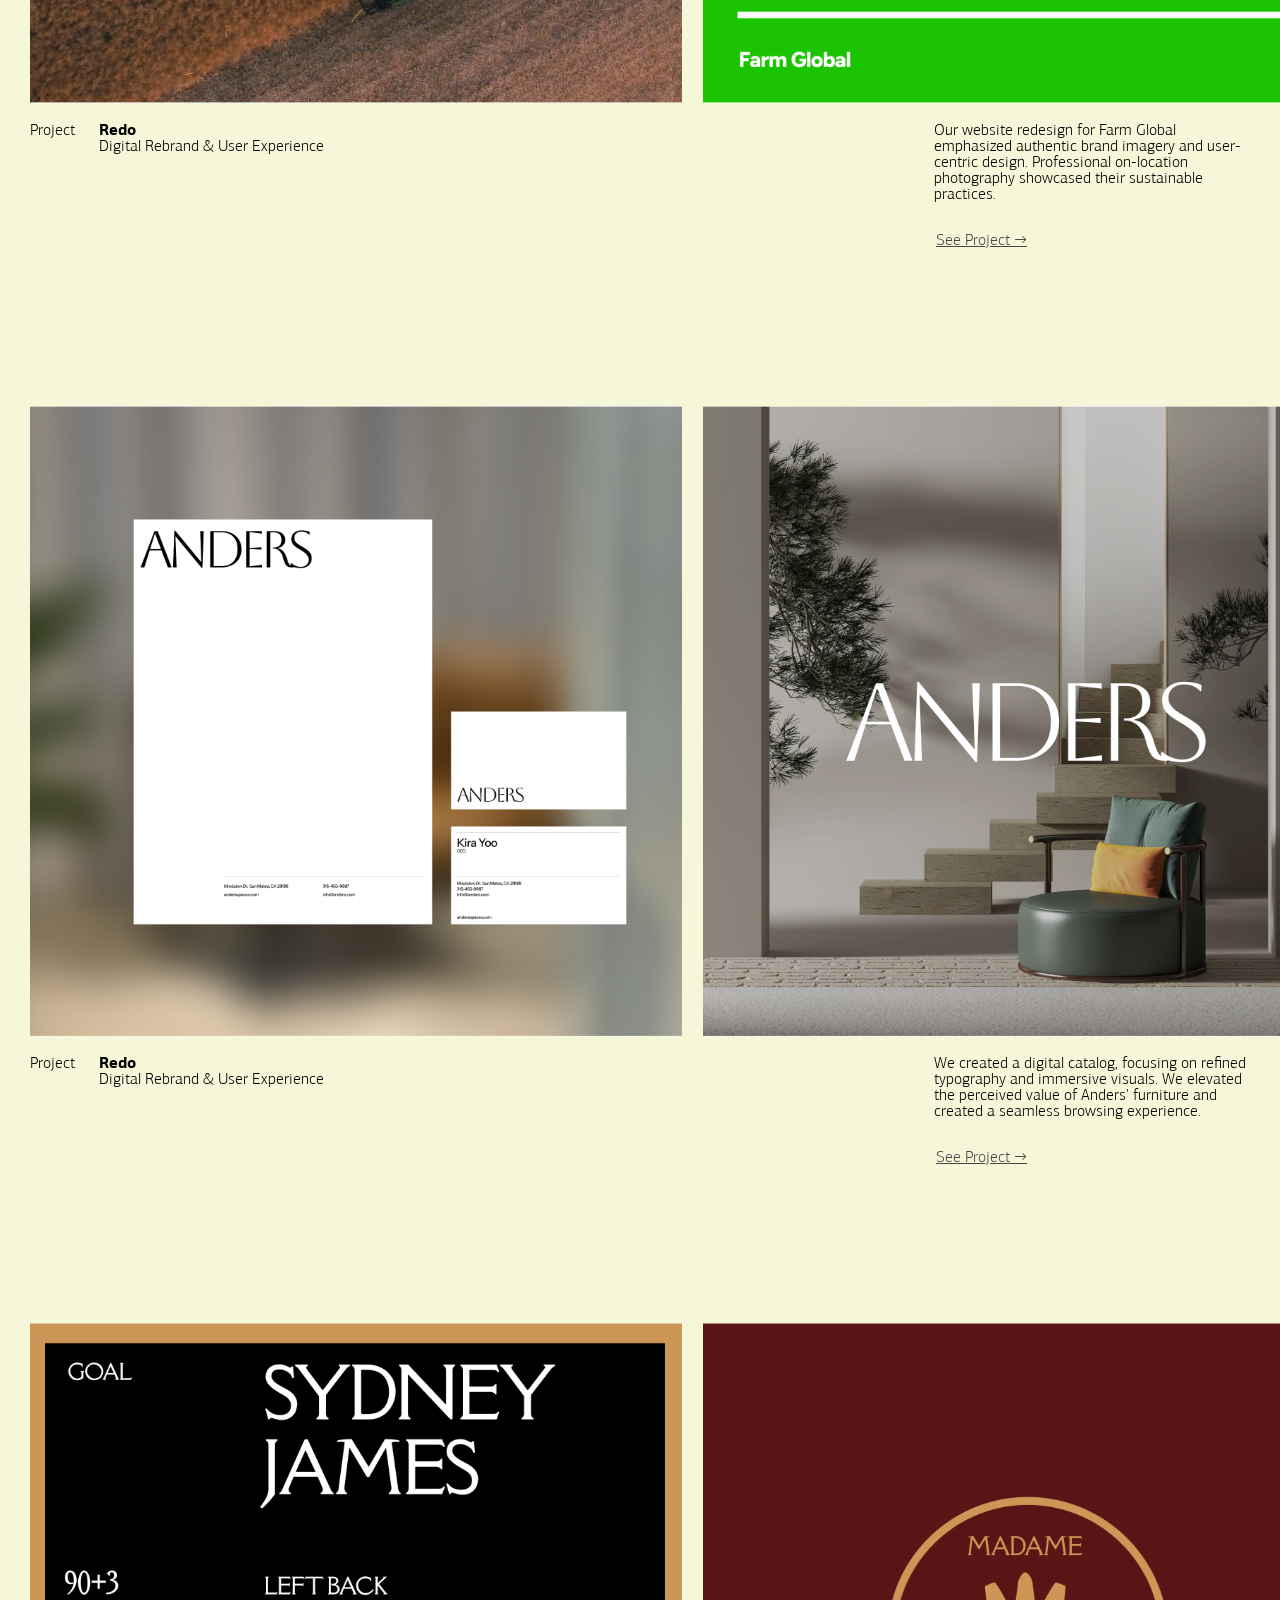
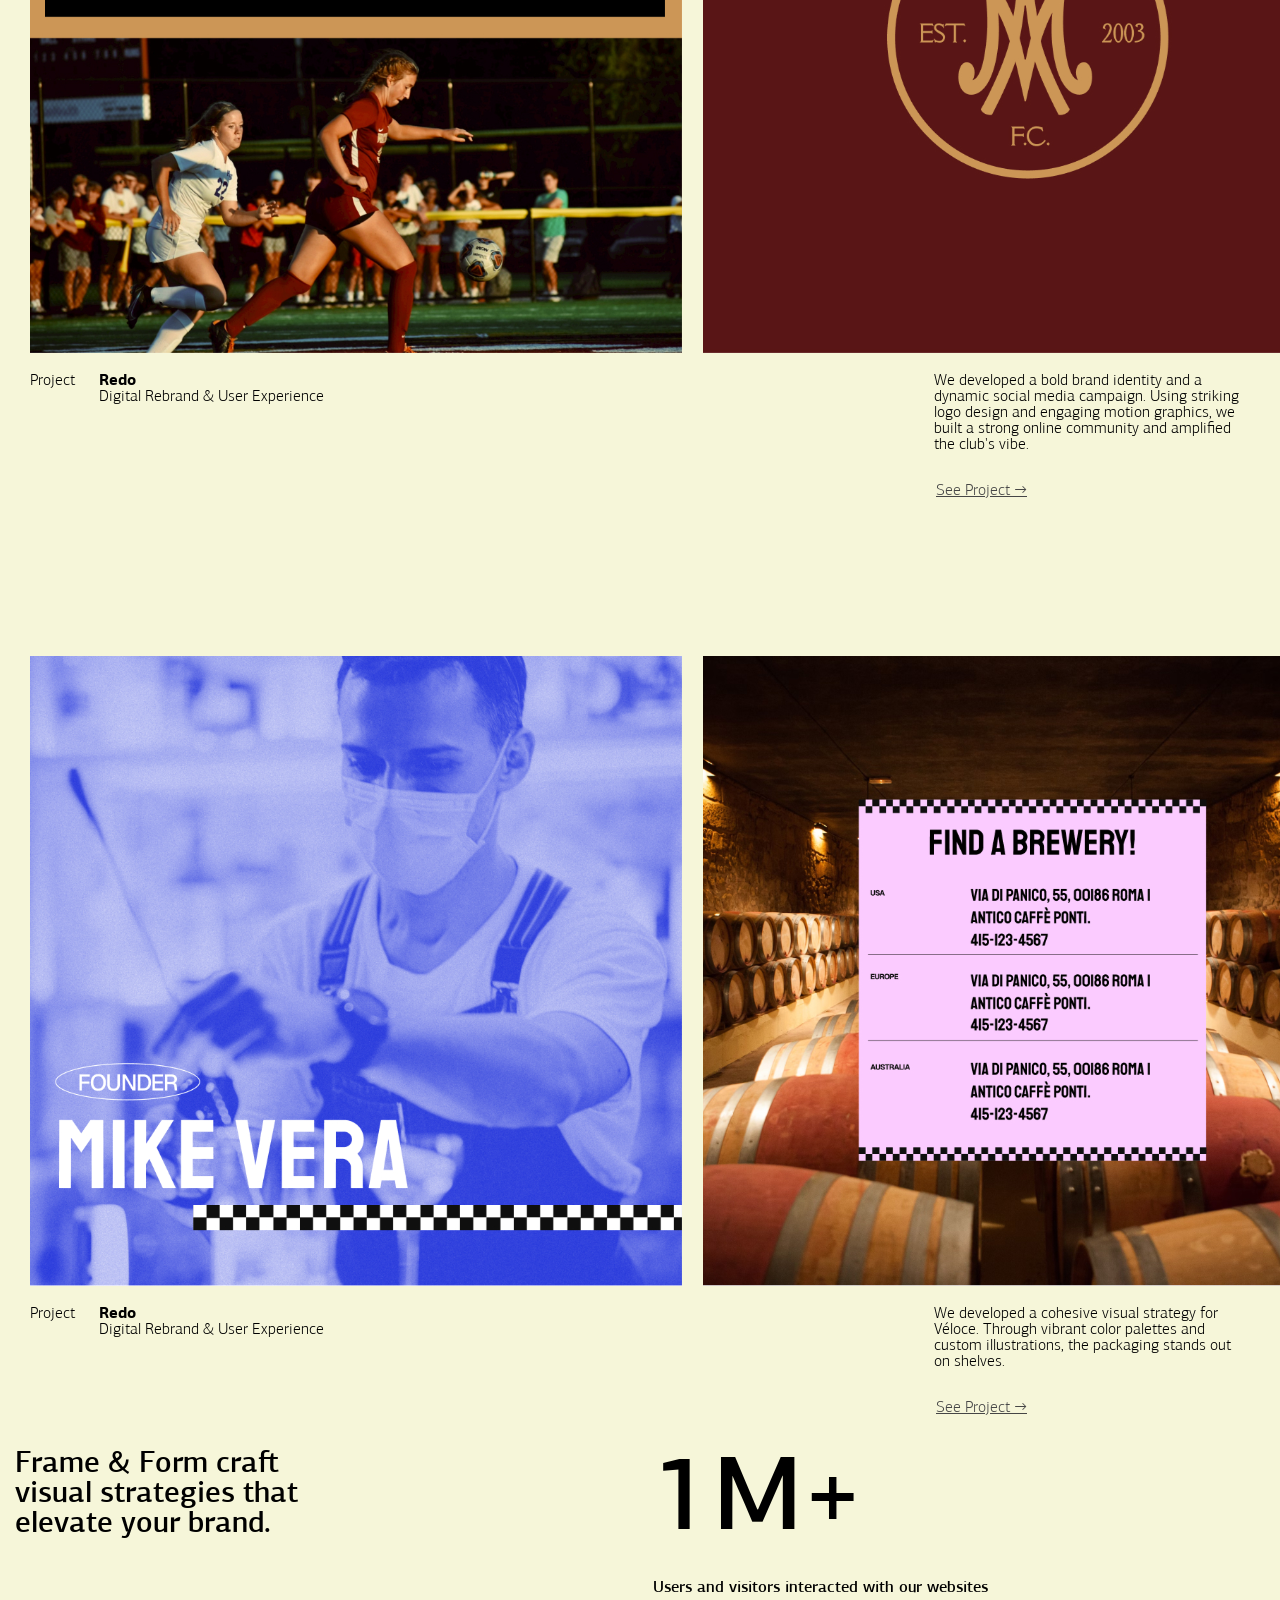
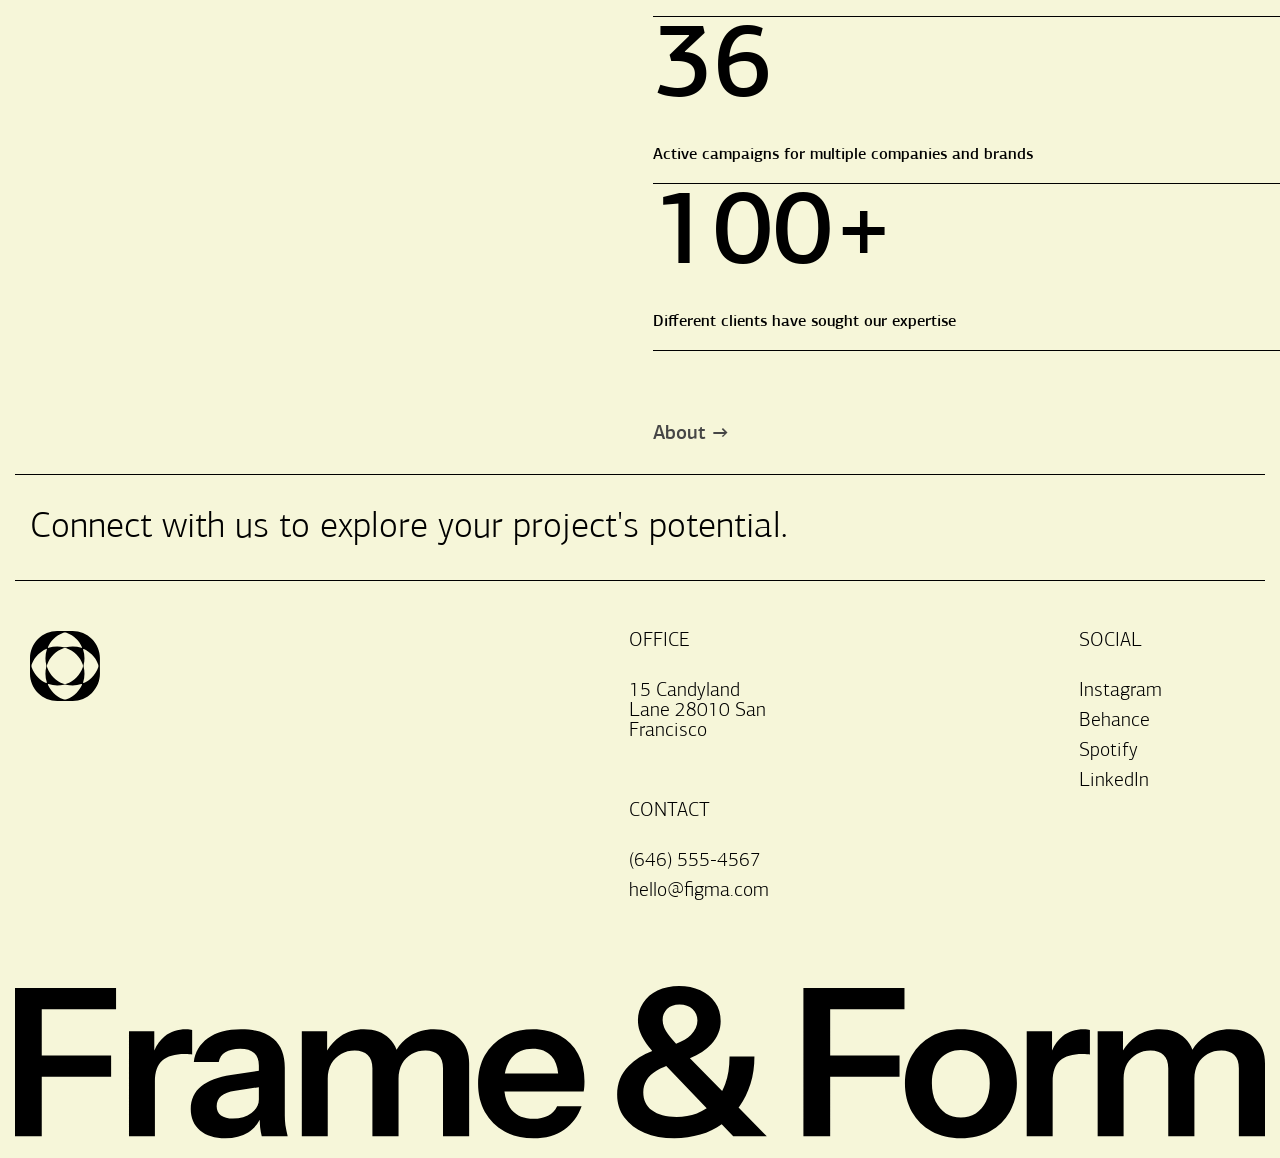
==== commit efeacd91: "Merge branch 'layout/header' into 'main' Layout/header  See merge request vrust00/modern-brand-desig" ====
--- a/index.html
+++ b/index.html
@@ -75,7 +75,7 @@
                
             </div>
             
-            <a class="portfolio__link">See Project →</a>
+            <a href="project_anders.html" class="portfolio__link">See Project →</a>
          </article>
          <div class="portfolio__project">
             <div class="portfolio__images">
@@ -94,7 +94,7 @@
                   For Titan's market entry, we developed a comprehensive launch campaign, centered on dynamic motion graphics and compelling brand storytelling. This strategy generated significant market traction. 
                </div>
             </div>
-            <a class="portfolio__link">See Project →</a>
+            <a href="project_anders.html" class="portfolio__link">See Project →</a>
 
          </div>
          <div class="portfolio__project">
@@ -114,7 +114,7 @@
                  Our website redesign for Farm Global emphasized authentic brand imagery and user-centric design. Professional on-location photography showcased their sustainable practices. 
                </div>
             </div>
-            <a class="portfolio__link">See Project →</a>
+            <a href="project_anders.html" class="portfolio__link">See Project →</a>
 
          </div>
          <div class="portfolio__project">
@@ -134,7 +134,7 @@
                   We created a digital catalog, focusing on refined typography and immersive visuals. We elevated the perceived value of Anders' furniture and created a seamless browsing experience. 
                </div>
             </div>
-            <a class="portfolio__link">See Project →</a>
+            <a href="project_anders.html" class="portfolio__link">See Project →</a>
 
          </div>
          <div class="portfolio__project">
@@ -154,7 +154,7 @@
                   We developed a bold brand identity and a dynamic social media campaign. Using striking logo design and engaging motion graphics, we built a strong online community and amplified the club's vibe. 
                </div>
             </div>
-            <a class="portfolio__link">See Project →</a>
+            <a href="project_anders.html" class="portfolio__link">See Project →</a>
 
          </div>
          <div class="portfolio__project">
@@ -174,7 +174,7 @@
                   We developed a cohesive visual strategy for Véloce. Through vibrant color palettes and custom illustrations, the packaging stands out on shelves. 
                </div>
             </div>
-            <a class="portfolio__link">See Project →</a>
+            <a href="project_anders.html" class="portfolio__link">See Project →</a>
 
          </div>
          
--- a/css/style.css
+++ b/css/style.css
@@ -84,10 +84,11 @@
 }
 
 .line {
-  height: 2px;
+  height: 1px !important;
   background-color: black;
   text-align: center;
-  margin: 0 15px;
+  margin: 0 15px !important;
+  padding: 0 0 !important;
 }
 
 @keyframes spin {
@@ -156,10 +157,14 @@
 .main {
   font-family: "PFAgoraSansPro";
   font-weight: 500;
+  margin: auto 15px;
+}
+.main__title {
+  width: 70%;
 }
 .main__container {
   display: flex;
-  padding: 19px 15px;
+  padding: 19px 0;
   gap: 8px;
   justify-content: flex-start;
 }
@@ -177,6 +182,11 @@
   white-space: pre-wrap;
   padding-bottom: 150px;
 }
+@media (max-width: 799px) {
+  .main__title {
+    width: 100%;
+  }
+}
 
 .portfolio {
   font-family: "PFAgoraSansPro";
@@ -245,7 +255,7 @@
   font-family: "PFAgoraSansPro";
   font-weight: 400;
   padding-left: 15px;
-  padding-top: 20px;
+  margin-top: 20px;
   position: relative;
 }
 .stats__container {
@@ -288,6 +298,7 @@
 }
 
 .contacts {
+  text-decoration: none;
   font-family: "PFAgoraSansPro";
   font-weight: 300;
   color: black;
@@ -317,7 +328,9 @@
   margin: 15px 15px;
 }
 .contacts .info {
+  display: block;
   padding-bottom: 10px;
+  text-decoration: none;
 }
 .contacts__item {
   width: 201px;
@@ -333,6 +346,8 @@
 .contacts .office {
   grid-row: 1;
   grid-column: 2;
+  text-decoration: none;
+  margin-bottom: 20px;
 }
 .contacts .social {
   grid-row: 1;
@@ -504,4 +519,214 @@
   .other-projects__project {
     margin-bottom: 20px;
   }
+}
+
+.stats-about {
+  font-family: "PFAgoraSansPro";
+  font-weight: 400;
+  padding-left: 15px;
+  padding-right: 15px;
+  padding-top: 20px;
+  padding-bottom: 20px;
+}
+.stats-about__description {
+  display: flex;
+  justify-content: center;
+  height: 246px;
+  margin-bottom: 20px;
+}
+.stats-about__num {
+  font-size: 105px;
+  padding-bottom: 25px;
+}
+.stats-about__item {
+  text-align: center;
+  padding-bottom: 20px;
+  width: 33.3333333333vw;
+}
+.stats-about__line {
+  width: 1px;
+  height: 100%;
+  background-color: black;
+}
+.stats-about__link {
+  text-decoration: none;
+  display: block;
+  font-size: 20px;
+  margin-top: 73px;
+  text-align: left;
+  margin-bottom: 30px;
+  color: rgb(70, 70, 70);
+}
+@media (max-width: 799px) {
+  .stats-about {
+    height: 80vh;
+  }
+  .stats-about__description {
+    display: block;
+  }
+  .stats-about__item {
+    margin-top: 36px;
+    text-align: left;
+    width: 100%;
+  }
+  .stats-about__line {
+    width: 100%;
+    height: 1px;
+    background-color: black;
+  }
+}
+
+.services {
+  margin-left: 15px;
+  margin-top: 30px;
+  margin-bottom: 100px;
+  display: grid;
+  grid-template-columns: 1fr 1fr;
+}
+.services__title {
+  font-size: 64px;
+  grid-column: 1;
+  padding-bottom: 16px;
+}
+.services__items {
+  display: grid;
+  grid-template-columns: 1fr 1fr;
+  grid-template-rows: 1fr 1fr;
+  grid-column: 2;
+}
+.services__item {
+  width: 25vw;
+  margin-bottom: 40px;
+}
+.services__description {
+  white-space: pre-line;
+  line-height: 1.5;
+}
+.services__item-title {
+  margin-bottom: 20px;
+  color: grey;
+}
+.services__link {
+  grid-column: 2;
+  color: grey;
+  grid-row: 2;
+}
+@media (max-width: 799px) {
+  .services {
+    grid-template-columns: 1fr;
+  }
+  .services__item {
+    width: 100vw;
+  }
+  .services__title {
+    grid-column: 1;
+  }
+  .services__items {
+    grid-column: 1;
+  }
+  .services__link {
+    grid-column: 1;
+    grid-row: 3;
+  }
+}
+@media (max-width: 1200px) {
+  .services__items {
+    grid-template-columns: 1fr;
+  }
+}
+
+.awards {
+  display: grid;
+  grid-template-columns: 1fr 1fr;
+  margin: 30px 15px 100px 15px;
+}
+.awards__title {
+  font-size: 64px;
+  margin-left: 15px;
+  grid-column: 1;
+  margin-bottom: 60px;
+}
+.awards__items {
+  right: 0;
+}
+.awards__item {
+  display: grid;
+  grid-template-columns: 2fr 1fr 1fr;
+  text-align: right;
+  font-size: 20px;
+}
+.awards__name {
+  text-align: left;
+}
+.awards__year {
+  text-align: center;
+  color: grey;
+}
+.awards__link-button {
+  text-decoration: none;
+}
+.awards__line {
+  margin: 25px auto;
+  background-color: black;
+  height: 1px;
+  width: 100%;
+}
+@media (max-width: 799px) {
+  .awards {
+    grid-template-columns: 1fr;
+  }
+}
+
+.team {
+  display: grid;
+  grid-template-columns: 1fr 1fr;
+  margin: 30px 15px 0 15px;
+  font-size: 20px;
+  font-weight: 300;
+  margin-bottom: 100px;
+}
+.team__title {
+  font-size: 64px;
+  margin-left: 15px;
+  grid-column: 1;
+  margin-bottom: 20px;
+}
+.team__mates-container {
+  display: grid;
+  grid-template-columns: 25vw 25vw;
+  gap: 20px;
+}
+.team__img {
+  width: 100%;
+  margin-bottom: 17px;
+}
+.team__function {
+  color: grey;
+  margin-bottom: 10px;
+  width: 70%;
+}
+.team__name {
+  margin-bottom: 10px;
+}
+.team__line {
+  grid-column: 2;
+  height: 1px;
+  background-color: black;
+  width: 100%;
+  margin: 41px auto;
+}
+.team__mates {
+  grid-column: 2;
+  display: grid;
+  grid-template-columns: 1fr 1fr;
+  gap: 20px;
+}
+@media (max-width: 799px) {
+  .team {
+    display: block;
+  }
+  .team__mates-container {
+    display: block;
+  }
 }/*# sourceMappingURL=style.css.map */
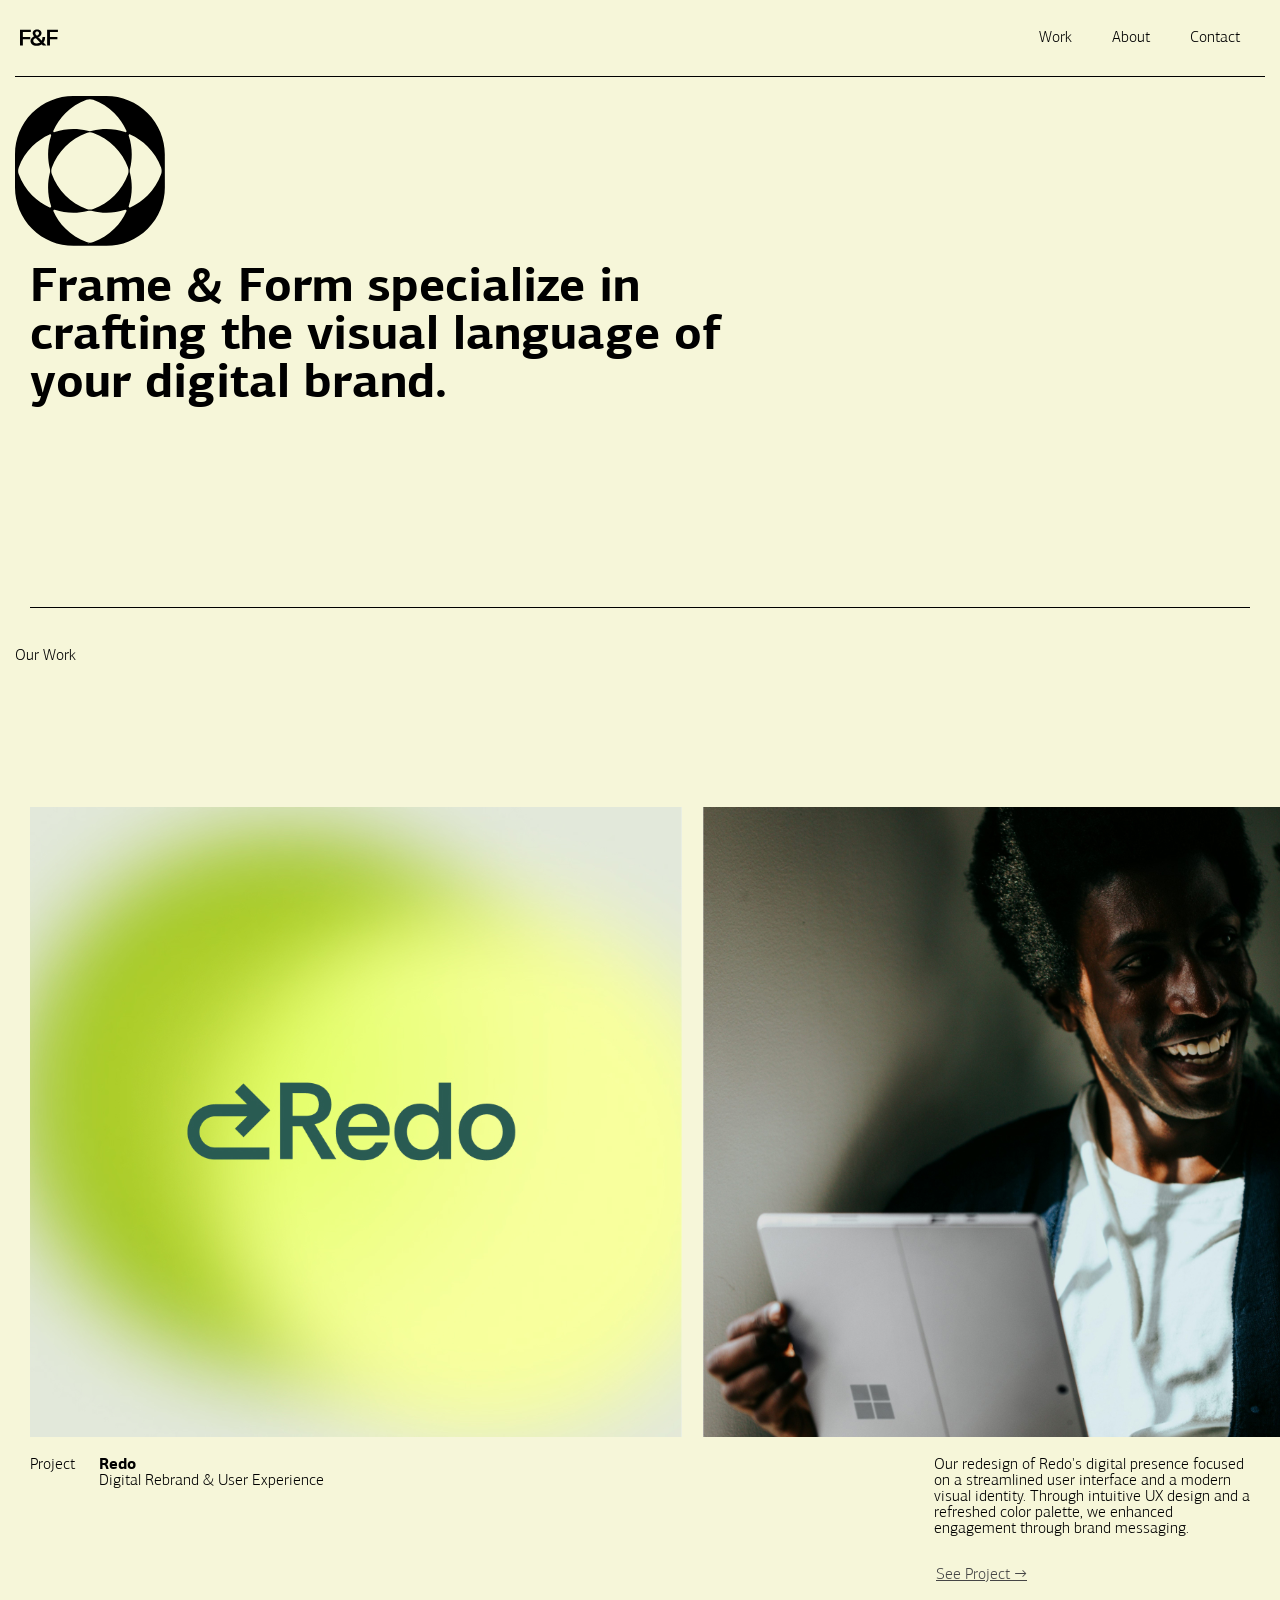
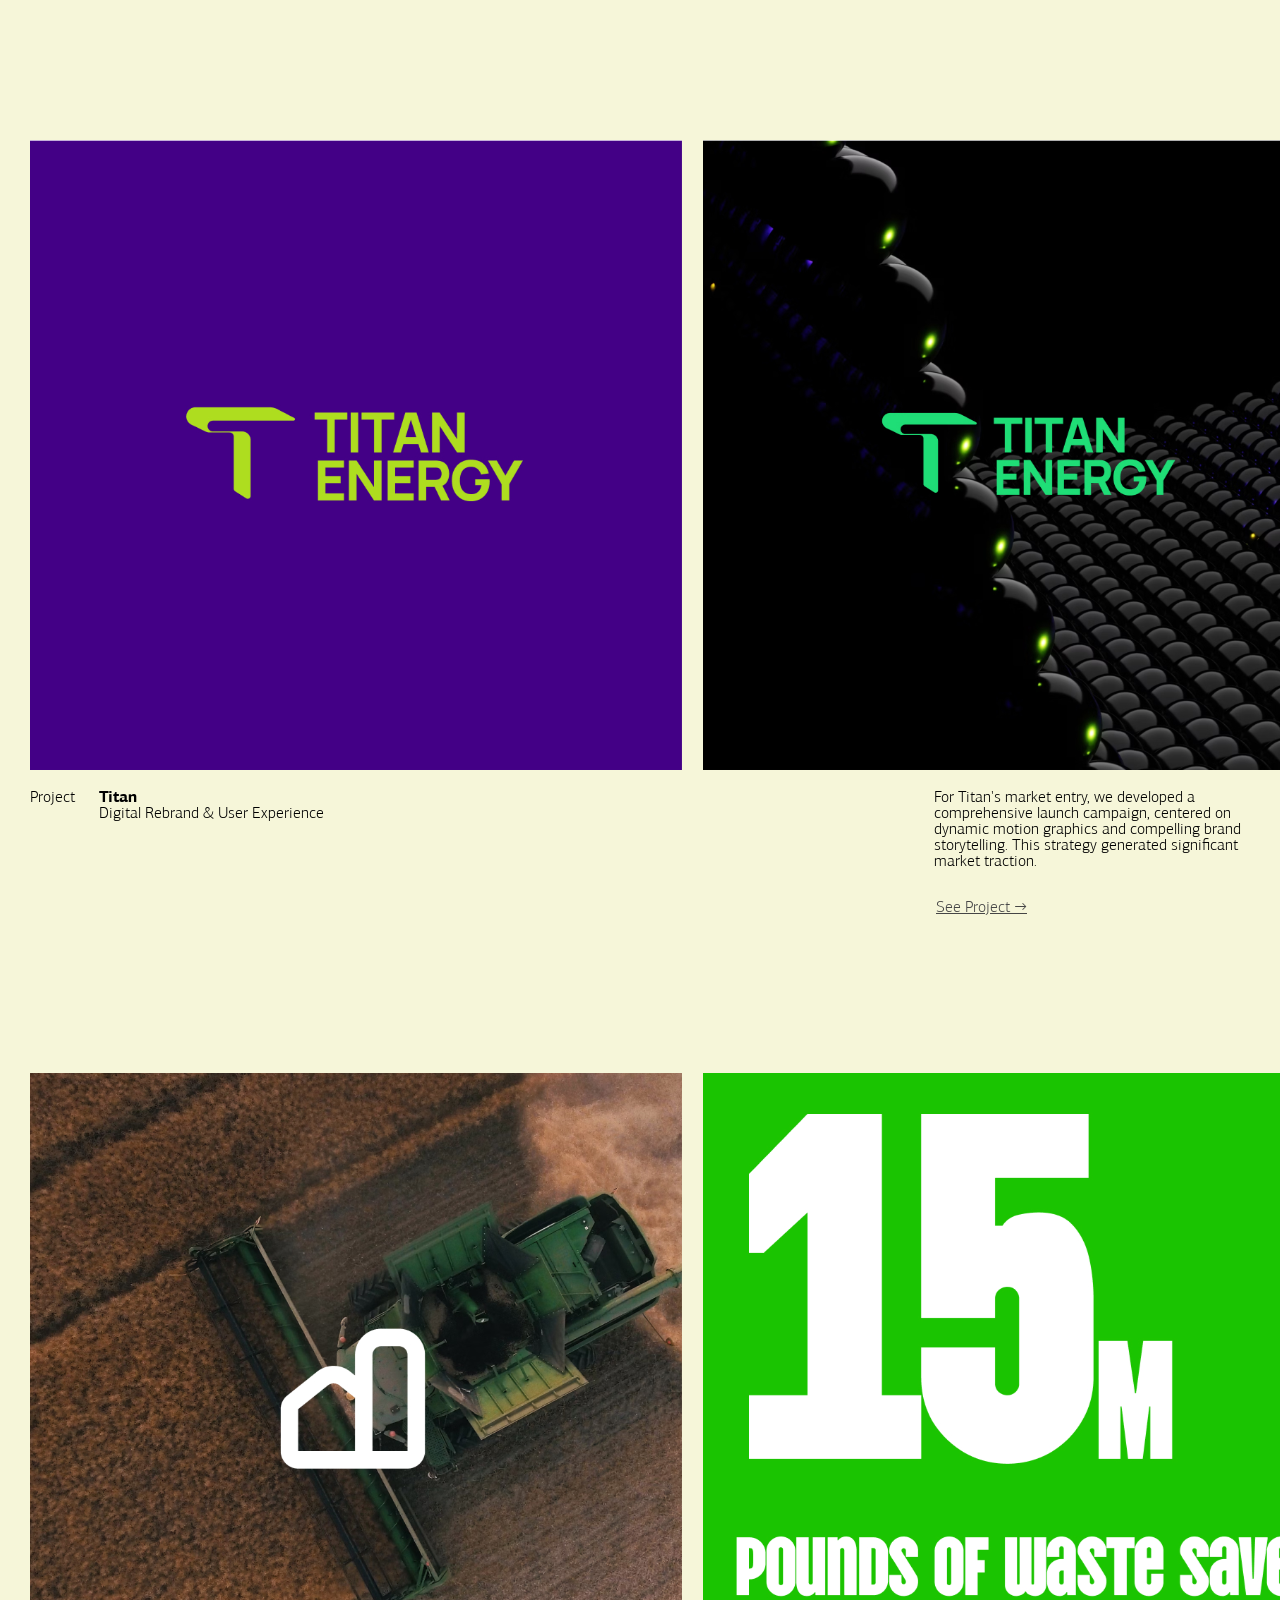
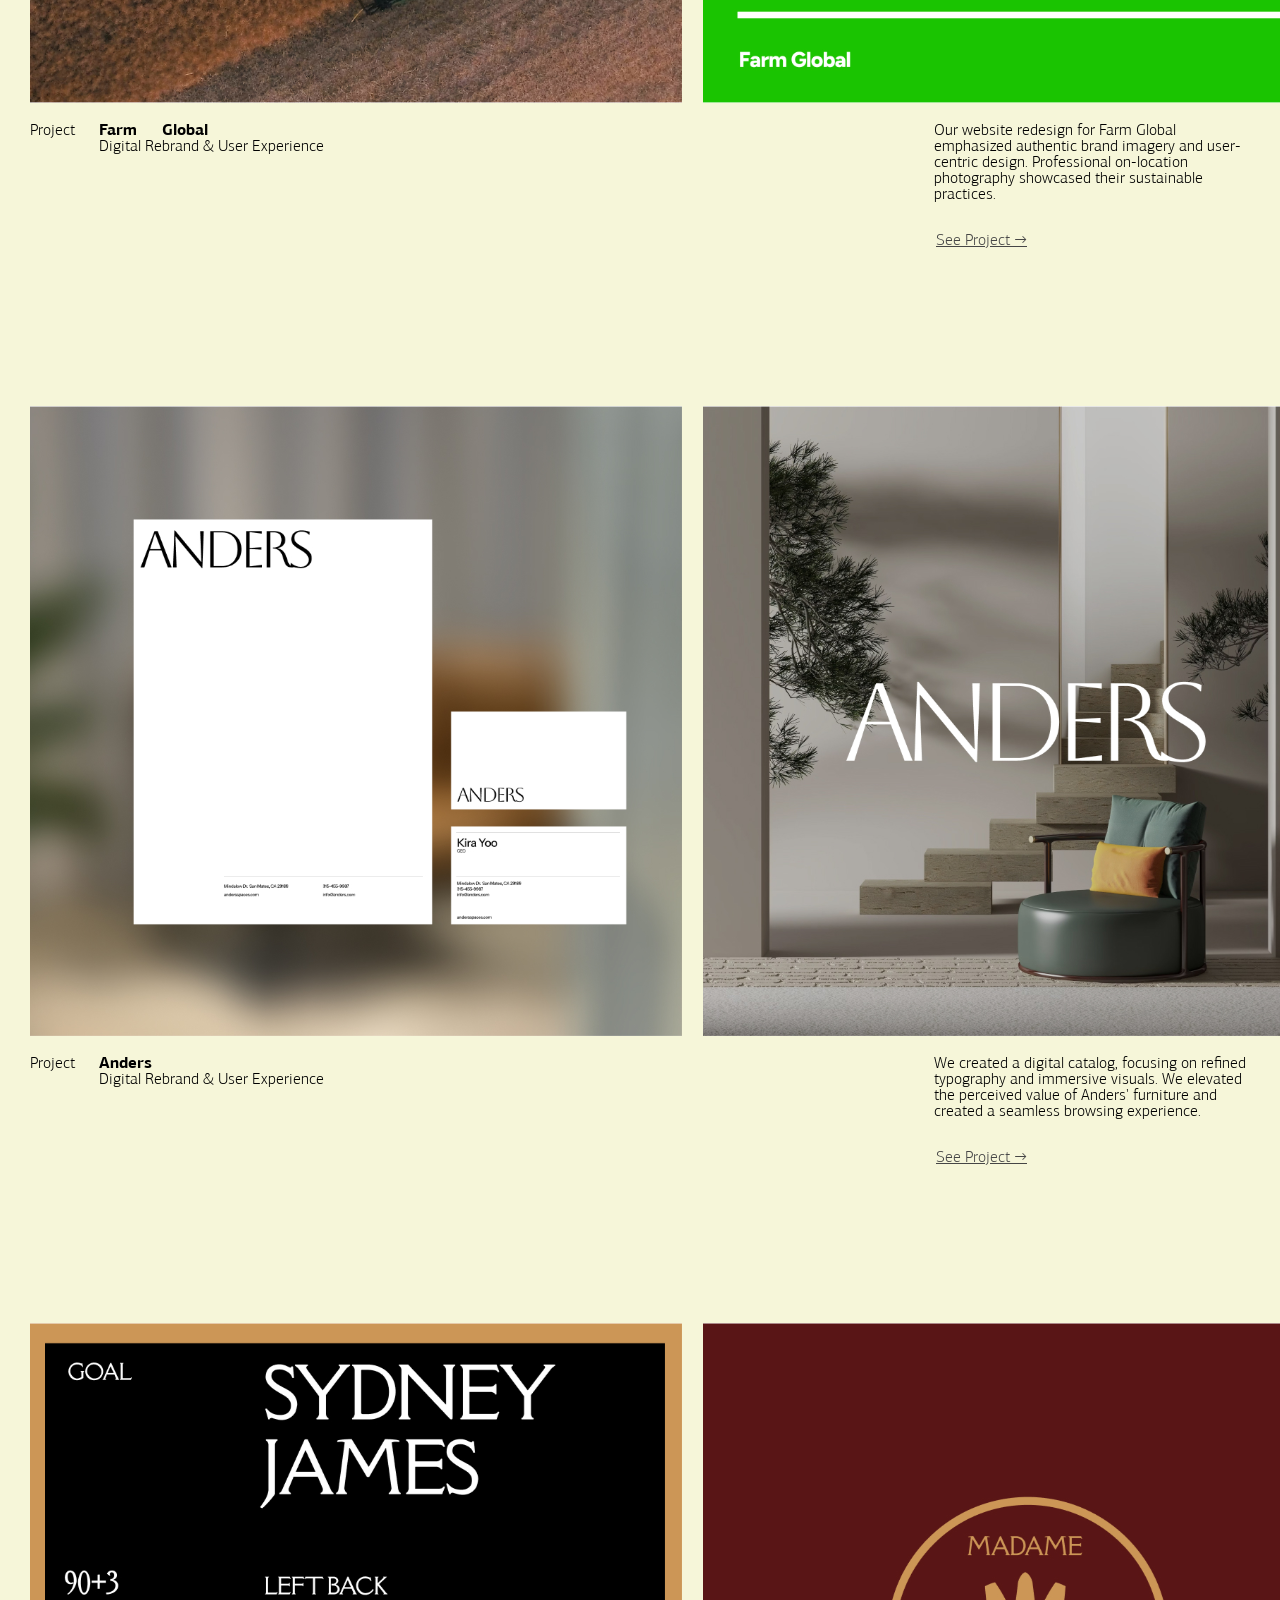
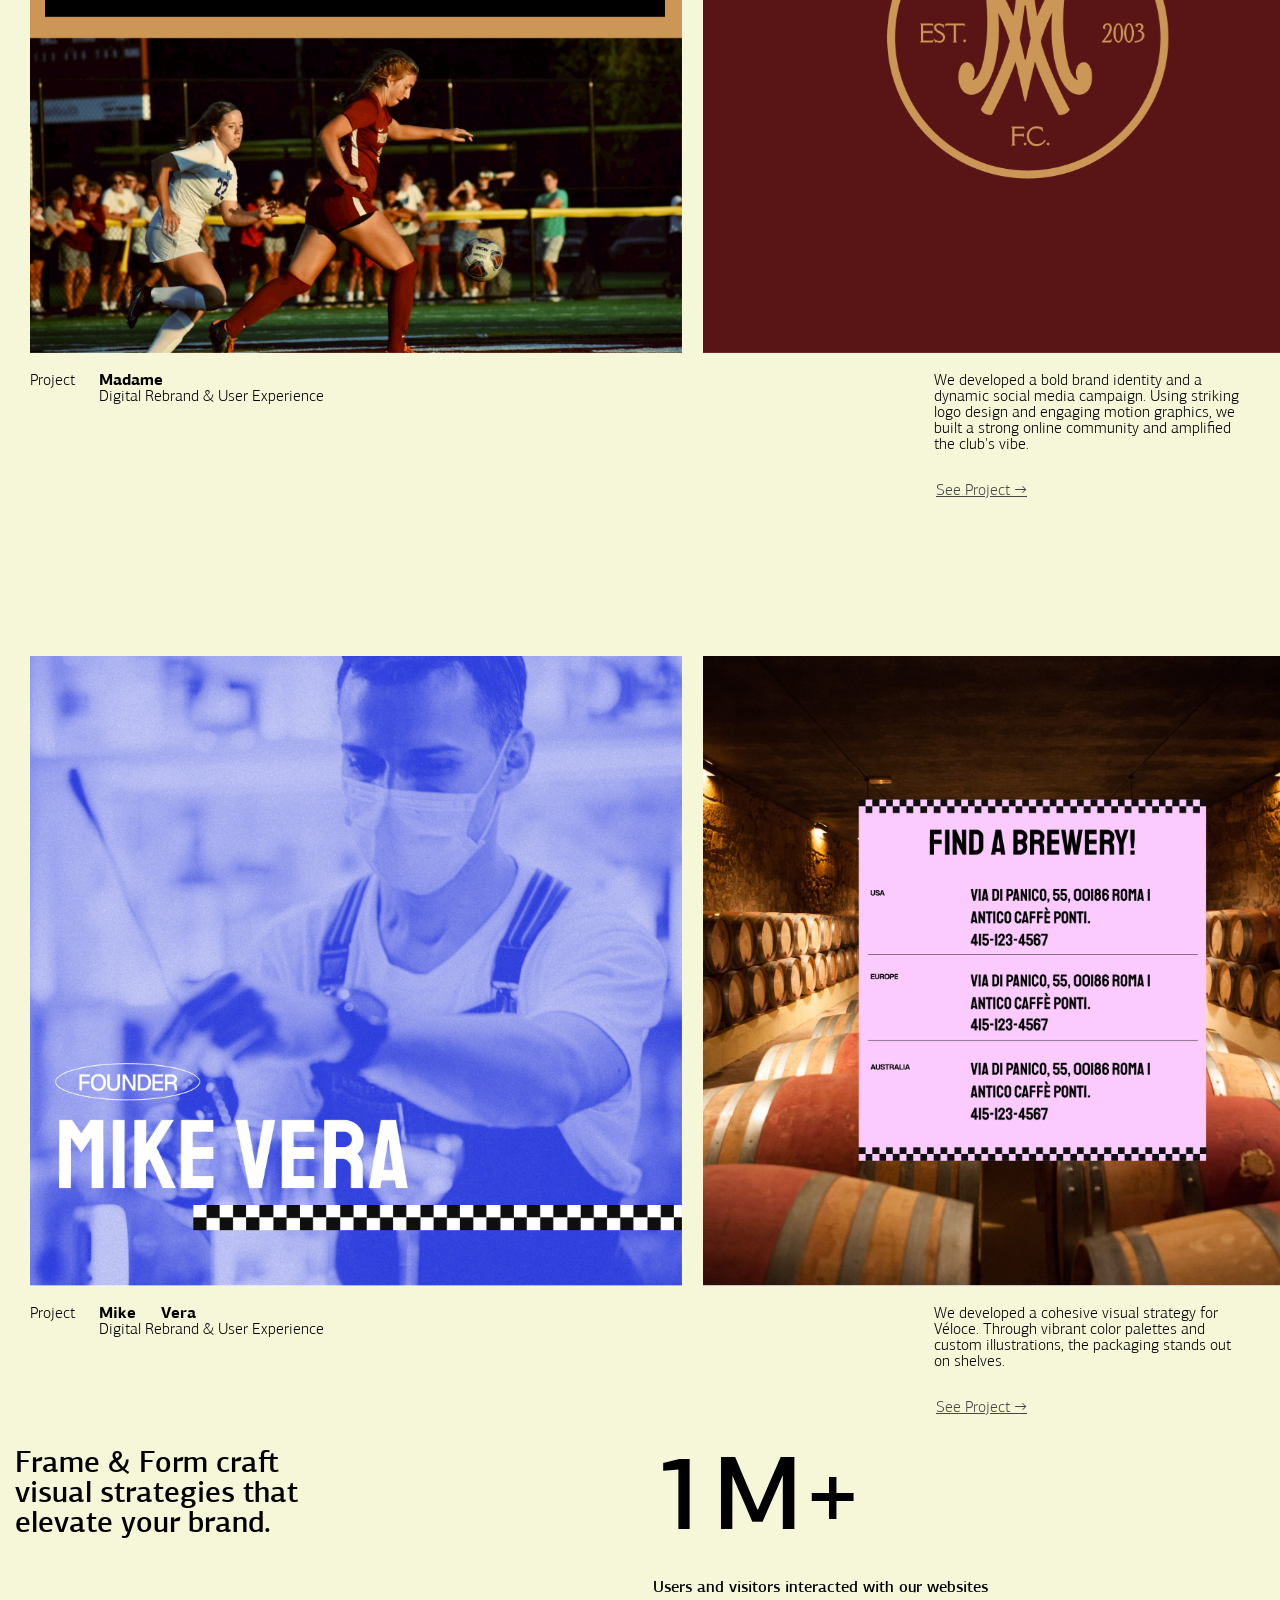
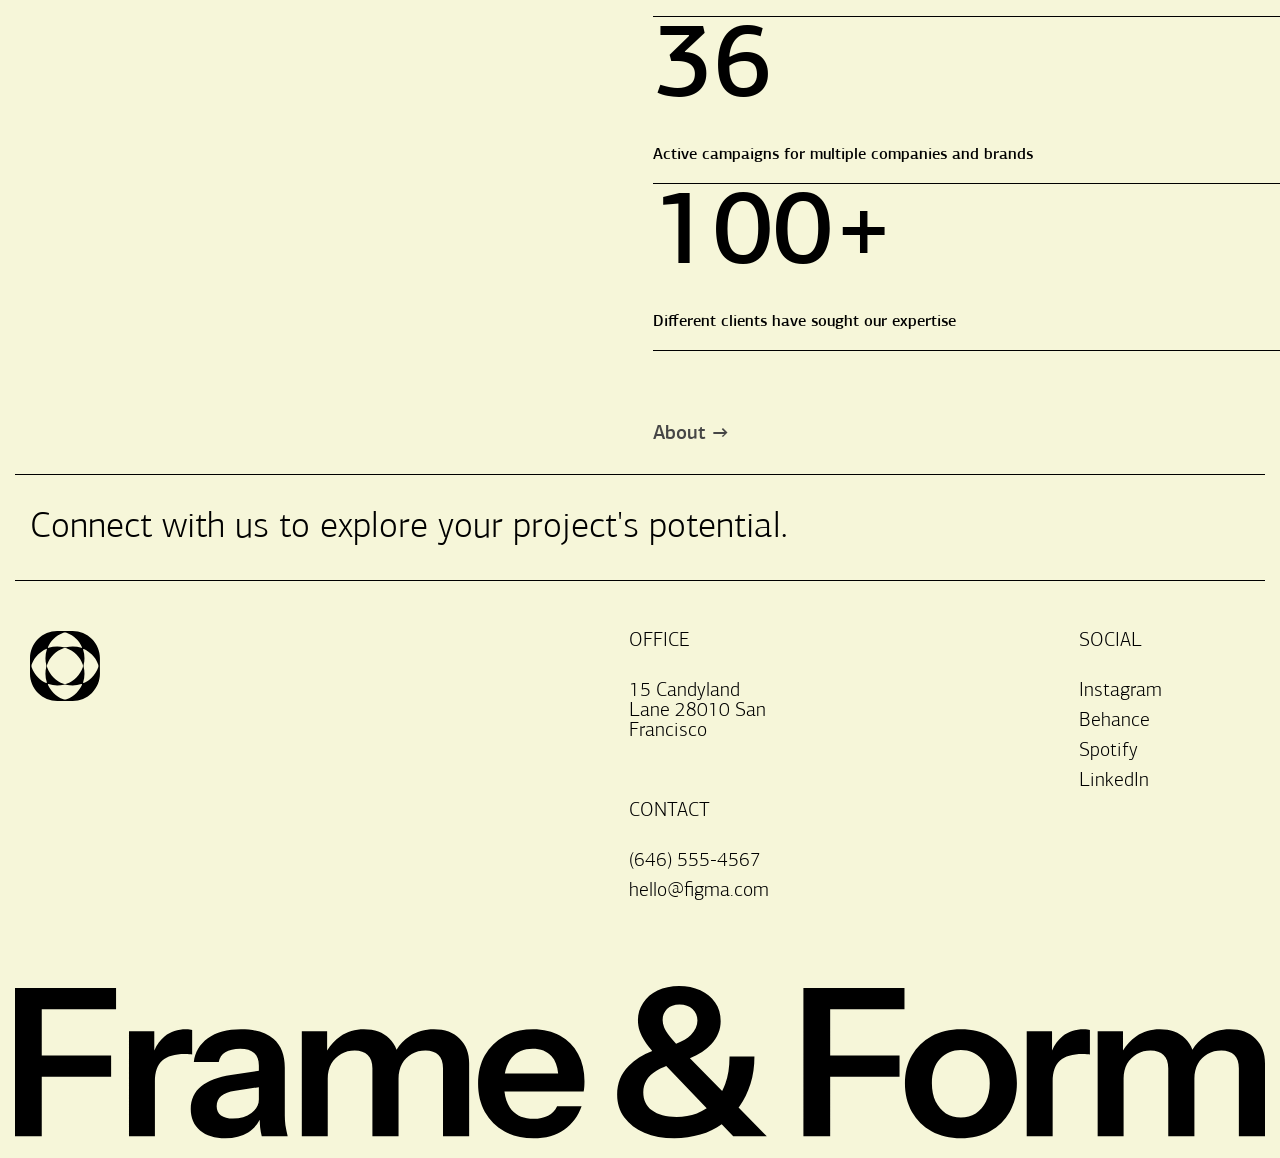
==== commit 26215c5f: "chanched projects names" ====
--- a/index.html
+++ b/index.html
@@ -3,8 +3,8 @@
 <head>
    <meta charset="UTF-8">
    <meta name="viewport" content="width=divice-width, initial-scale=1.0">
-   <link rel="stylesheet" href="/css/_reset.css">
-   <link rel="stylesheet" href="/css/style.css">
+   <link rel="stylesheet" href="css/_reset.css">
+   <link rel="stylesheet" href="css/style.css">
    <title>Modern Brand</title>
 </head>
 <body>
@@ -85,7 +85,7 @@
             </div>
             <div class="portfolio__info">
                <div class="project-developers">
-                  <h3 class="portfolio__project-name">Project <b style="font-weight: 500;">Redo</b></h3>
+                  <h3 class="portfolio__project-name">Project <b style="font-weight: 500;">Titan</b></h3>
                   <p class="portfolio__project-slogan">Digital Rebrand & User Experience</p>                  
 
                </div>
@@ -105,7 +105,7 @@
             </div>
             <div class="portfolio__info">
                <div class="project-developers">
-                  <h3 class="portfolio__project-name">Project <b style="font-weight: 500;">Redo</b></h3>
+                  <h3 class="portfolio__project-name">Project <b style="font-weight: 500;">Farm Global</b></h3>
                   <p class="portfolio__project-slogan">Digital Rebrand & User Experience</p>                  
 
                </div>
@@ -125,7 +125,7 @@
             </div>
             <div class="portfolio__info">
                <div class="project-developers">
-                  <h3 class="portfolio__project-name">Project <b style="font-weight: 500;">Redo</b></h3>
+                  <h3 class="portfolio__project-name">Project <b style="font-weight: 500;">Anders</b></h3>
                   <p class="portfolio__project-slogan">Digital Rebrand & User Experience</p>                  
 
                </div>
@@ -145,7 +145,7 @@
             </div>
             <div class="portfolio__info">
                <div class="project-developers">
-                  <h3 class="portfolio__project-name">Project <b style="font-weight: 500;">Redo</b></h3>
+                  <h3 class="portfolio__project-name">Project <b style="font-weight: 500;">Madame</b></h3>
                   <p class="portfolio__project-slogan">Digital Rebrand & User Experience</p>                  
 
                </div>
@@ -165,7 +165,7 @@
             </div>
             <div class="portfolio__info">
                <div class="project-developers">
-                  <h3 class="portfolio__project-name">Project <b style="font-weight: 500;">Redo</b></h3>
+                  <h3 class="portfolio__project-name">Project <b style="font-weight: 500;">Mike Vera</b></h3>
                   <p class="portfolio__project-slogan">Digital Rebrand & User Experience</p>                  
 
                </div>
@@ -251,4 +251,4 @@
    
    
 </body>
-</html>+</html>
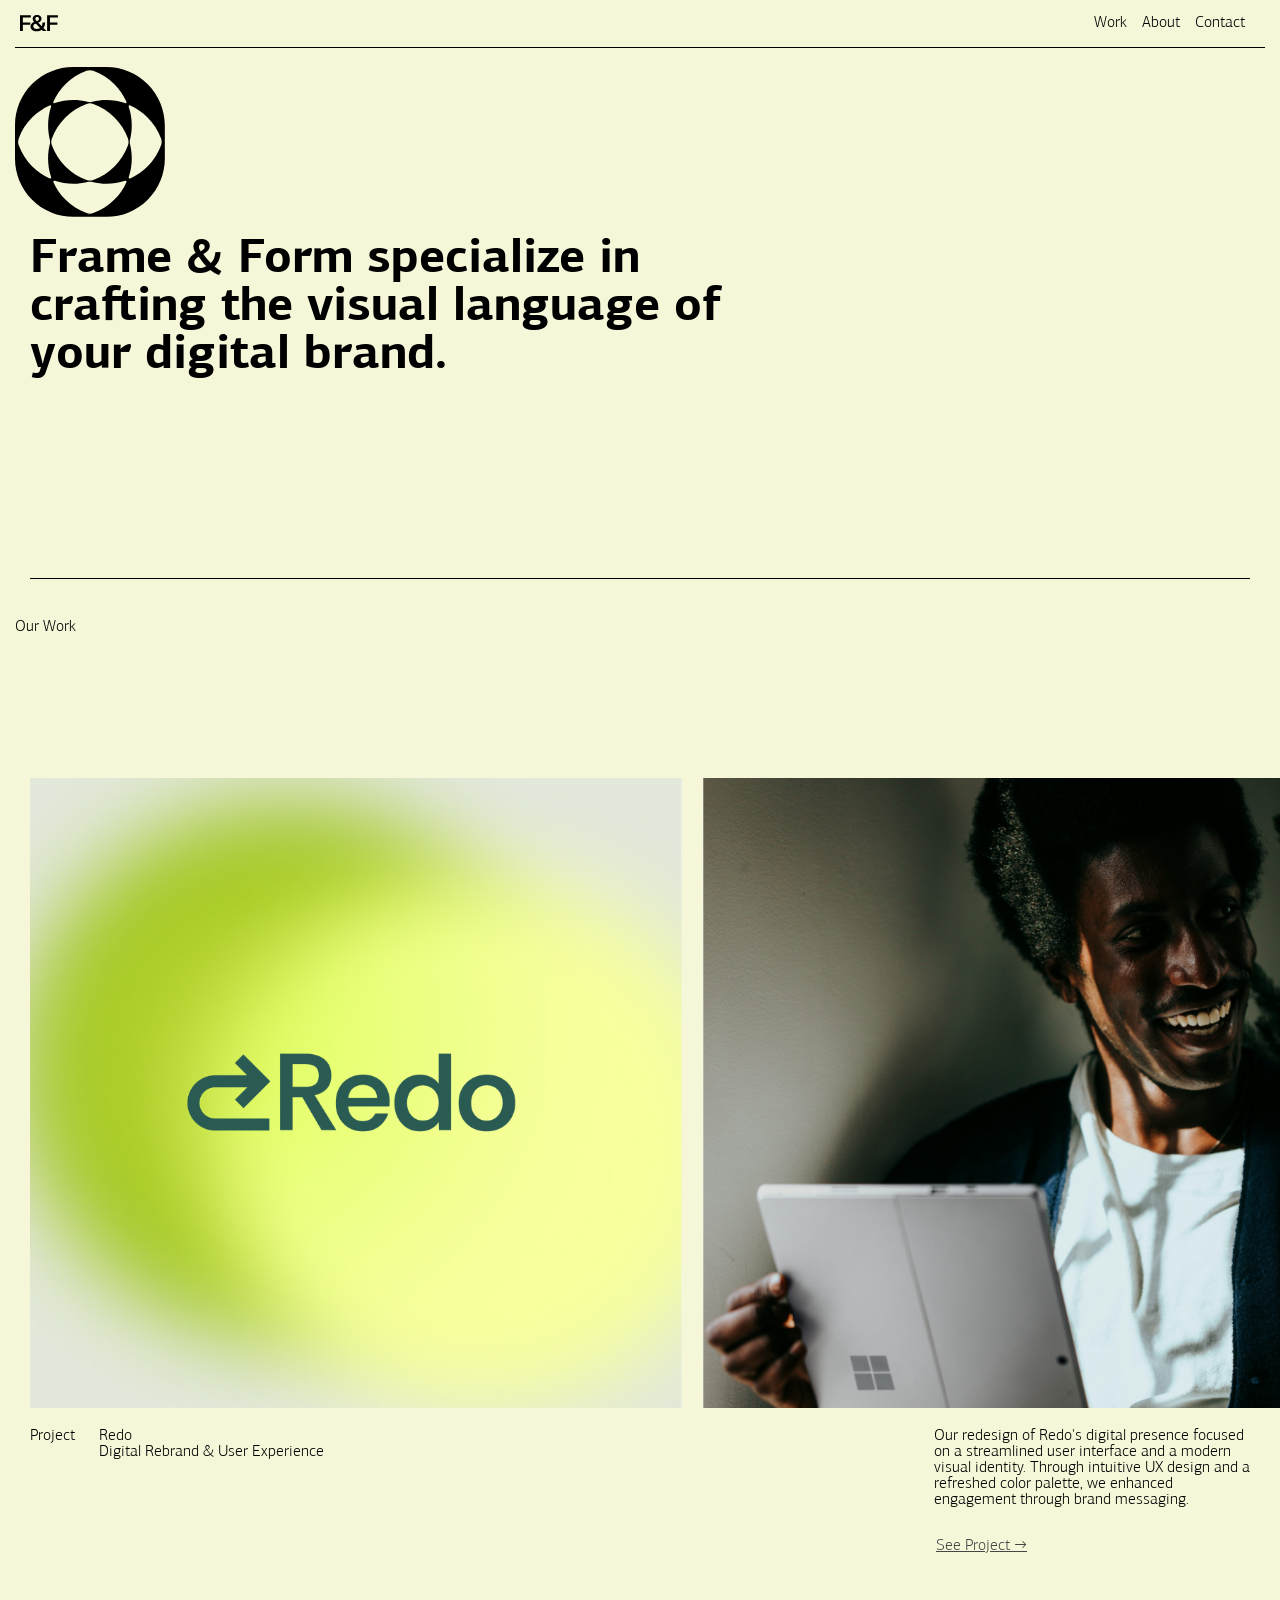
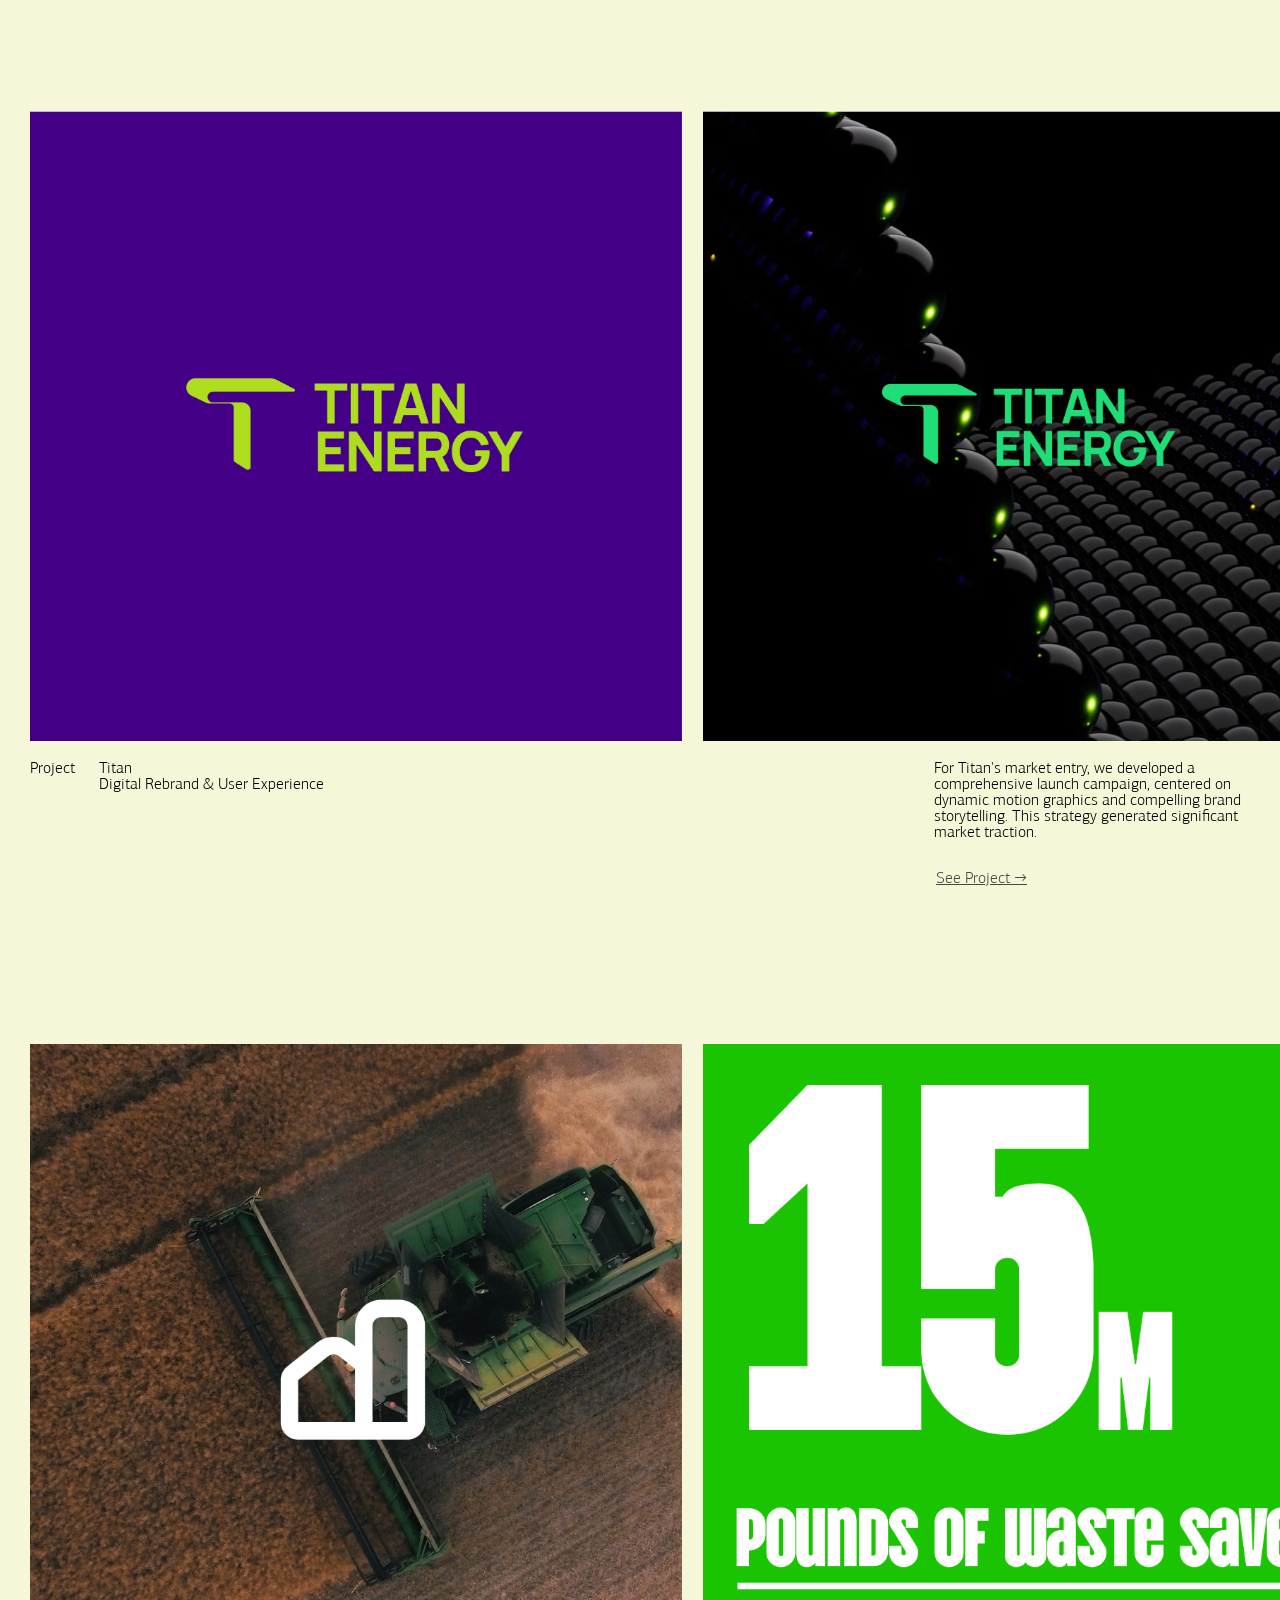
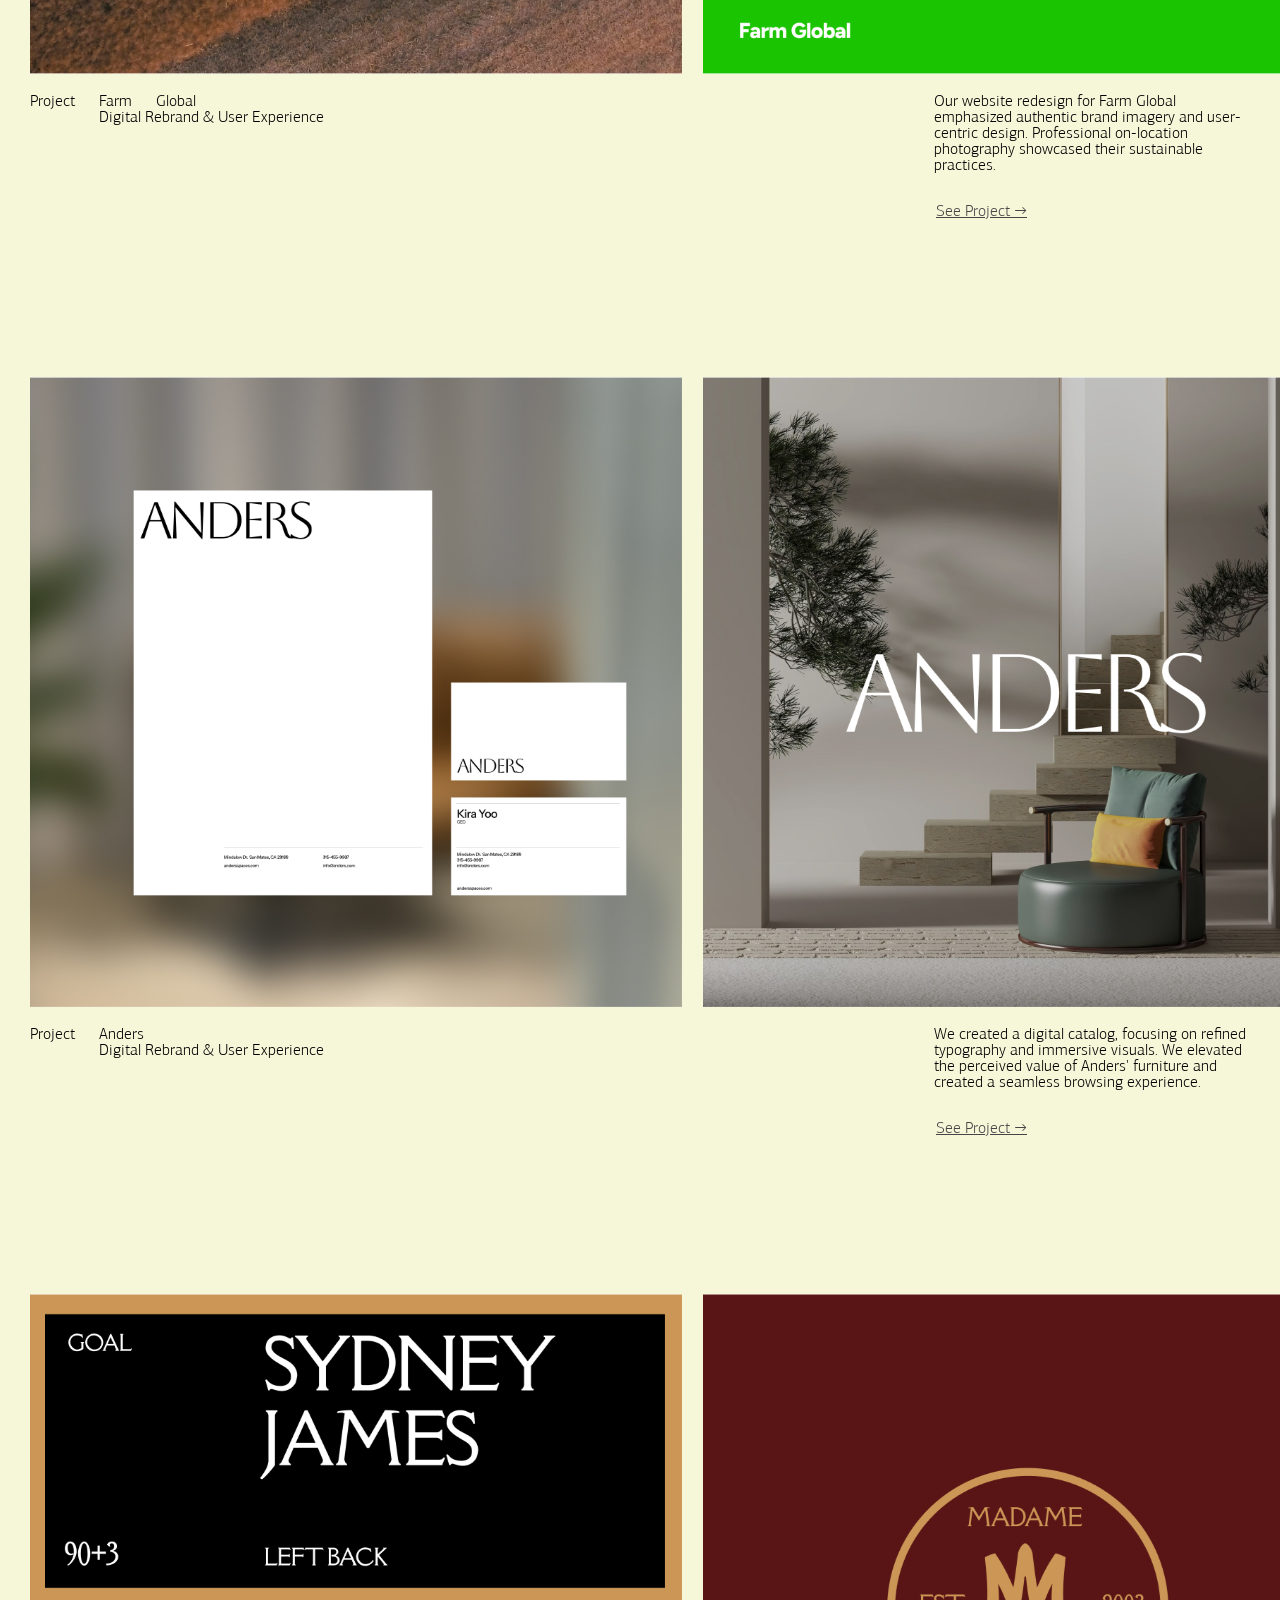
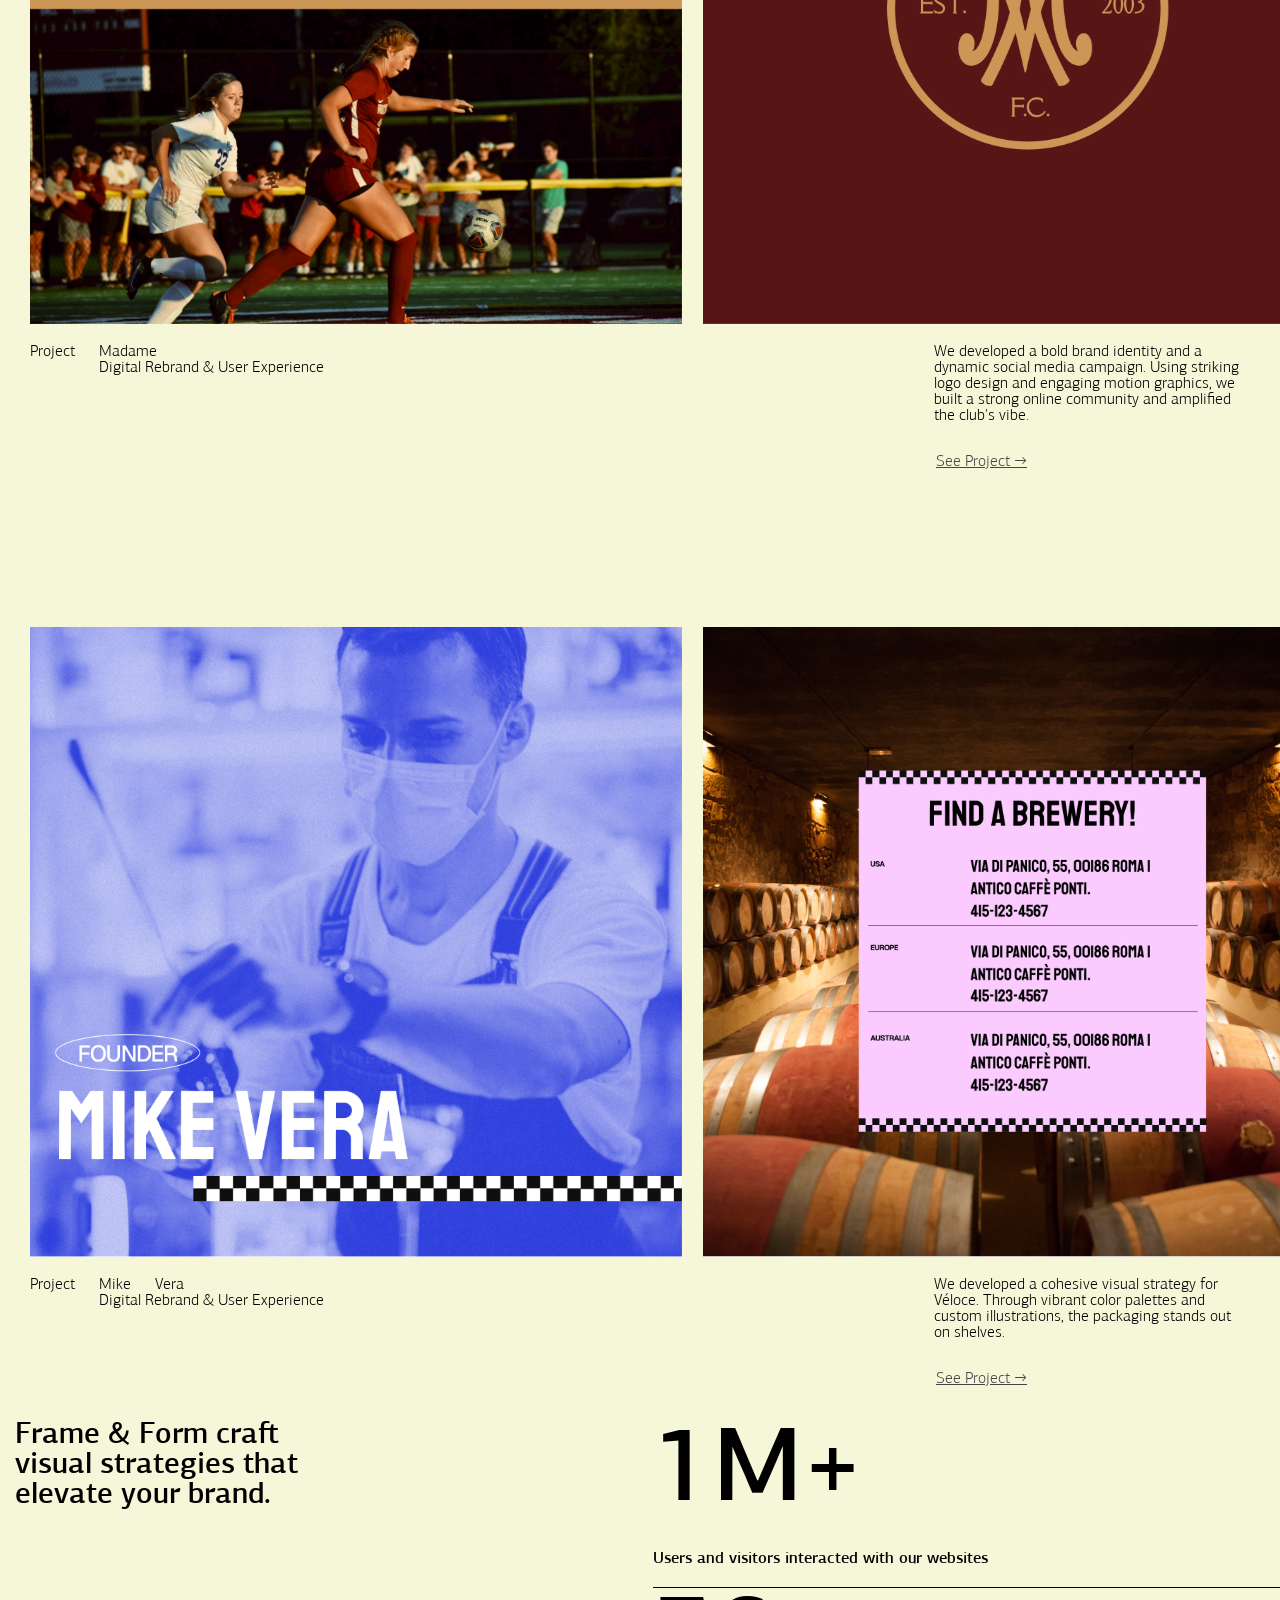
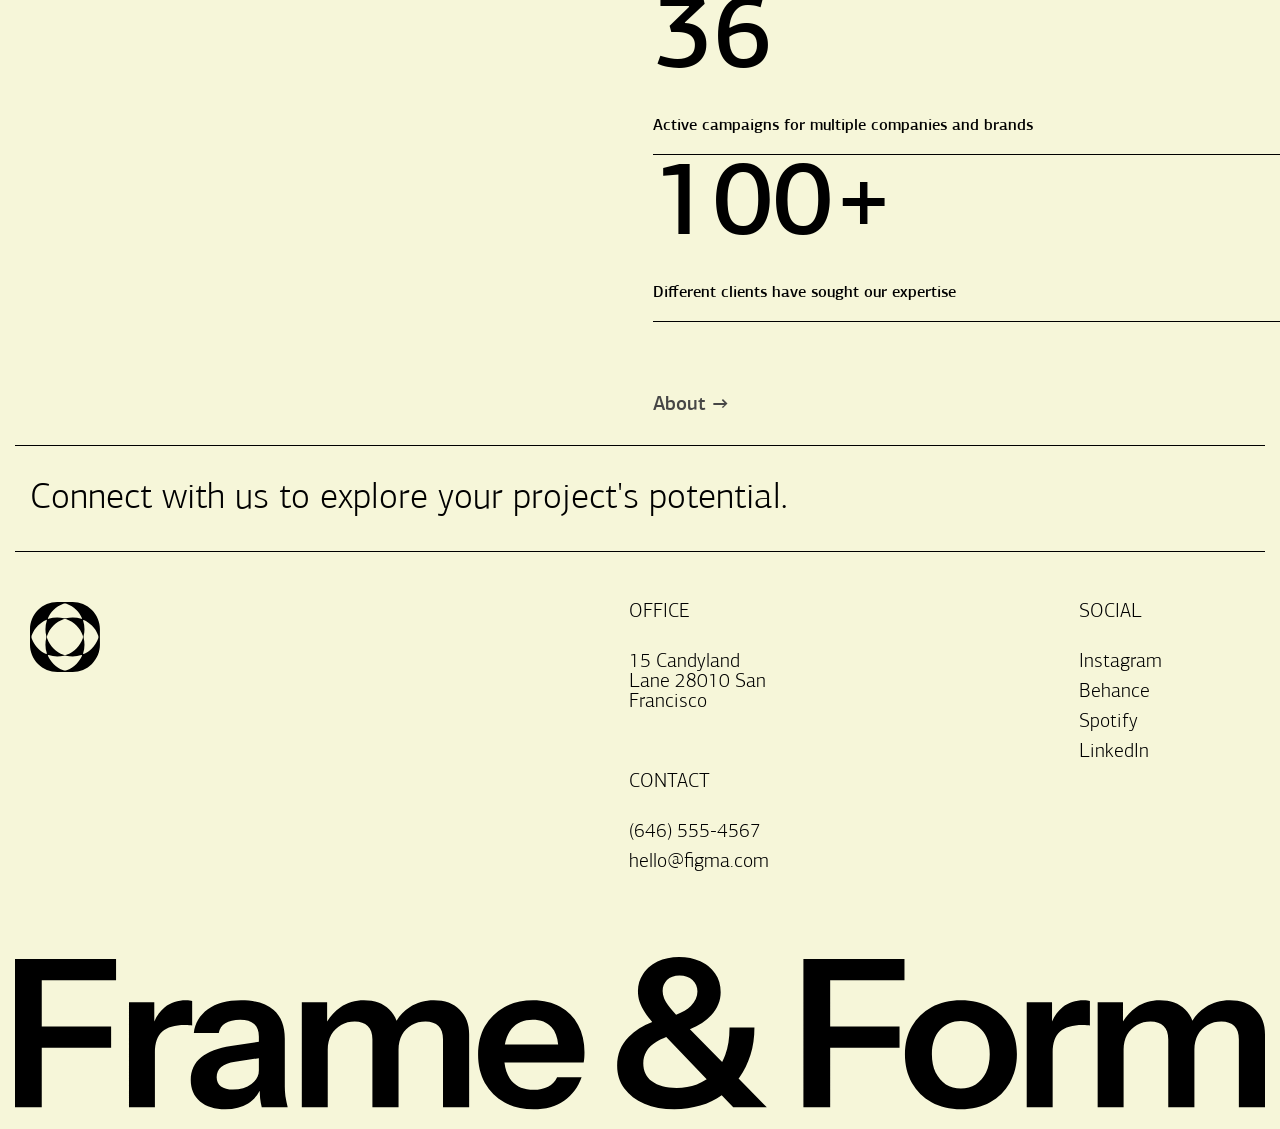
==== commit dce4657d: "edit BEM of header and add link to main page on logo f&f" ====
--- a/index.html
+++ b/index.html
@@ -8,31 +8,38 @@
    <title>Modern Brand</title>
 </head>
 <body>
+   
    <div class="main-bg">
       <header class="header">
-         <div class="header__container">
-            
-            <img src="images\F&F logo.svg" alt="" class="header__container__logo">
-
-            <nav class="header__hidden">
-               <img src="images\Left logo.svg" alt="" class="header__hidden__logo">
-               <img src="images\Right logo.svg" alt="" class="header__hidden__logo">
-               <a href="" class="header__hidden__menu">Menu</a>
+         <div class="header__wrapper">
+            
+            <a href = "index.html" class="header__logo-link">
+               <img src="images\F&F logo.svg" alt="" class="header__logo">
+            </a>
+
+            <nav class="header__mobile">
+               <img src="images\Left logo.svg" alt="" class="header__mobile-icon" aria-hidden="true">
+               <img src="images\Right logo.svg" alt="" class="header__mobile-icon" aria-hidden="true">
+
+               <button  class="header__mobile-menu-btn"  id="menu-button">Menu</button>
+
+              
             </nav>
-            <nav class="header__menu-links">
-               <a href="" class="header__menu-links__link">Work</a>
-               <a href="" class="header__menu-links__link">About</a>
-               <a href="" class="header__menu-links__link">Contact</a>
-
+            
+
+            <nav class="header__pages">
+               <a href="project_anders.html" class="header__pages-page">Work</a>
+               <a href="about.html" class="header__pages-page">About</a>
+               <a href="#contacts" class="header__pages-page">Contact</a>
             </nav>
-
-            <nav class="header__pages">
-               <a href="" class="header__container page">Work</a>
-               <a href="" class="header__container page">About</a>
-               <a href="" class="header__container page">Contact</a>
-            </nav>
-         </div>
-         <div class="header line"></div>
+         </div>
+
+          <nav class="header__mobile-menu hide" id="menu-bar">
+                  <a href="project_anders.html" class="header__mobile-menu-page">Work</a>
+                  <a href="about.html" class="header__mobile-menu-page">About</a>
+                  <a href="#contacts" class="header__mobile-menu-page">Contact</a>
+         </nav>
+         <div class="header-line  line"></div>
       </header>
 
       <main class="main">
@@ -61,7 +68,7 @@
             </div>
             <div class="portfolio__info">
                <div class="project-developers">
-                  <h3 class="portfolio__project-name">Project <b style="font-weight: 500;">Redo</b></h3>
+                  <h3 class="portfolio__project-name">Project <strong>Redo</strong></h3>
                   <p class="portfolio__project-slogan">Digital Rebrand & User Experience</p>                  
 
                </div>
@@ -85,7 +92,7 @@
             </div>
             <div class="portfolio__info">
                <div class="project-developers">
-                  <h3 class="portfolio__project-name">Project <b style="font-weight: 500;">Titan</b></h3>
+                  <h3 class="portfolio__project-name">Project <strong>Titan</strong></h3>
                   <p class="portfolio__project-slogan">Digital Rebrand & User Experience</p>                  
 
                </div>
@@ -105,7 +112,7 @@
             </div>
             <div class="portfolio__info">
                <div class="project-developers">
-                  <h3 class="portfolio__project-name">Project <b style="font-weight: 500;">Farm Global</b></h3>
+                  <h3 class="portfolio__project-name">Project <strong>Farm Global</strong></h3>
                   <p class="portfolio__project-slogan">Digital Rebrand & User Experience</p>                  
 
                </div>
@@ -125,7 +132,7 @@
             </div>
             <div class="portfolio__info">
                <div class="project-developers">
-                  <h3 class="portfolio__project-name">Project <b style="font-weight: 500;">Anders</b></h3>
+                  <h3 class="portfolio__project-name">Project <strong>Anders</strong></h3>
                   <p class="portfolio__project-slogan">Digital Rebrand & User Experience</p>                  
 
                </div>
@@ -145,7 +152,7 @@
             </div>
             <div class="portfolio__info">
                <div class="project-developers">
-                  <h3 class="portfolio__project-name">Project <b style="font-weight: 500;">Madame</b></h3>
+                  <h3 class="portfolio__project-name">Project <strong>Madame</strong></h3>
                   <p class="portfolio__project-slogan">Digital Rebrand & User Experience</p>                  
 
                </div>
@@ -165,7 +172,7 @@
             </div>
             <div class="portfolio__info">
                <div class="project-developers">
-                  <h3 class="portfolio__project-name">Project <b style="font-weight: 500;">Mike Vera</b></h3>
+                  <h3 class="portfolio__project-name">Project <strong>Mike Vera</strong></h3>
                   <p class="portfolio__project-slogan">Digital Rebrand & User Experience</p>                  
 
                </div>
@@ -216,8 +223,7 @@
          </div>
       </section>
 
-      
-      <section class="contacts">
+      <section class="contacts" id="contacts">
             <div class="contacts line"></div>
             <h2 class="contacts__title">Connect with us to explore your project's potential.</h2>
             <div class="contacts line"></div>
@@ -249,6 +255,6 @@
 
    </div>
    
-   
+   <script src="js\menu-bar.js"></script>
 </body>
 </html>
--- a/css/style.css
+++ b/css/style.css
@@ -104,54 +104,95 @@
   font-weight: 300;
   color: black;
 }
-.header__hidden {
-  display: none;
-}
-.header__menu-links {
-  display: none;
-}
-.header__container {
+.header__wrapper {
   display: flex;
   justify-content: space-between;
   padding: 15px 20px;
 }
+.header__logo-link {
+  display: flex;
+  align-items: center;
+  line-height: 0;
+  text-decoration: none;
+}
+.header__logo {
+  display: block;
+}
+.header__mobile {
+  display: none;
+  align-items: start;
+}
+.header__mobile-icon {
+  width: 25px;
+  position: relative;
+}
+.header__mobile-icon:nth-child(2) {
+  animation: spin 2s ease-in-out infinite;
+}
+.header__mobile-menu-btn {
+  color: black;
+  text-decoration: none;
+  font-size: 20px;
+  background: none;
+  border: none;
+  cursor: pointer;
+  margin-left: auto;
+}
 .header__pages {
   display: flex;
 }
-@media (max-width: 799px) {
-  .header__container {
+.header__pages-page {
+  color: black;
+  text-decoration: none;
+  letter-spacing: 5%;
+  margin-right: 15px;
+}
+.header__mobile-menu {
+  padding-bottom: 10px;
+  display: flex;
+  flex-direction: column;
+  margin-left: auto;
+  margin-right: 20px;
+  width: -moz-fit-content;
+  width: fit-content;
+  text-align: center;
+}
+.header__mobile-menu-page {
+  color: black;
+  text-decoration: none;
+  letter-spacing: 5%;
+  margin-bottom: 10px;
+}
+.header .hide {
+  display: none;
+}
+@media (max-width: 799px) {
+  .header__wrapper {
     justify-content: start;
-  }
-  .header__hidden {
-    display: flex;
-    padding-left: 10px;
-    margin-left: 0;
-  }
-  .header__hidden__logo {
-    position: relative;
-    padding-right: 1px;
-    width: 25px;
-  }
-  .header__hidden__logo:nth-child(2) {
-    animation: spin 2s ease-in-out infinite;
-  }
-  .header__hidden__menu {
-    color: black;
-    position: absolute;
-    text-decoration: none;
-    right: 15px;
-    margin-top: 5px;
-    font-size: 20px;
   }
   .header__pages {
     display: none;
   }
-}
-
-.page {
-  color: black;
-  text-decoration: none;
-  letter-spacing: 5%;
+  .header__mobile {
+    display: flex;
+    align-items: center;
+    padding-left: 10px;
+    margin-left: 10px;
+    gap: 5px;
+    width: 100%;
+  }
+  .header__mobile-menu-page {
+    white-space: nowrap;
+    margin-bottom: 15px;
+  }
+  .header__mobile-menu-page:last-child {
+    margin-bottom: 0;
+  }
+}
+
+.line {
+  height: 1px;
+  background-color: #000;
 }
 
 .main {
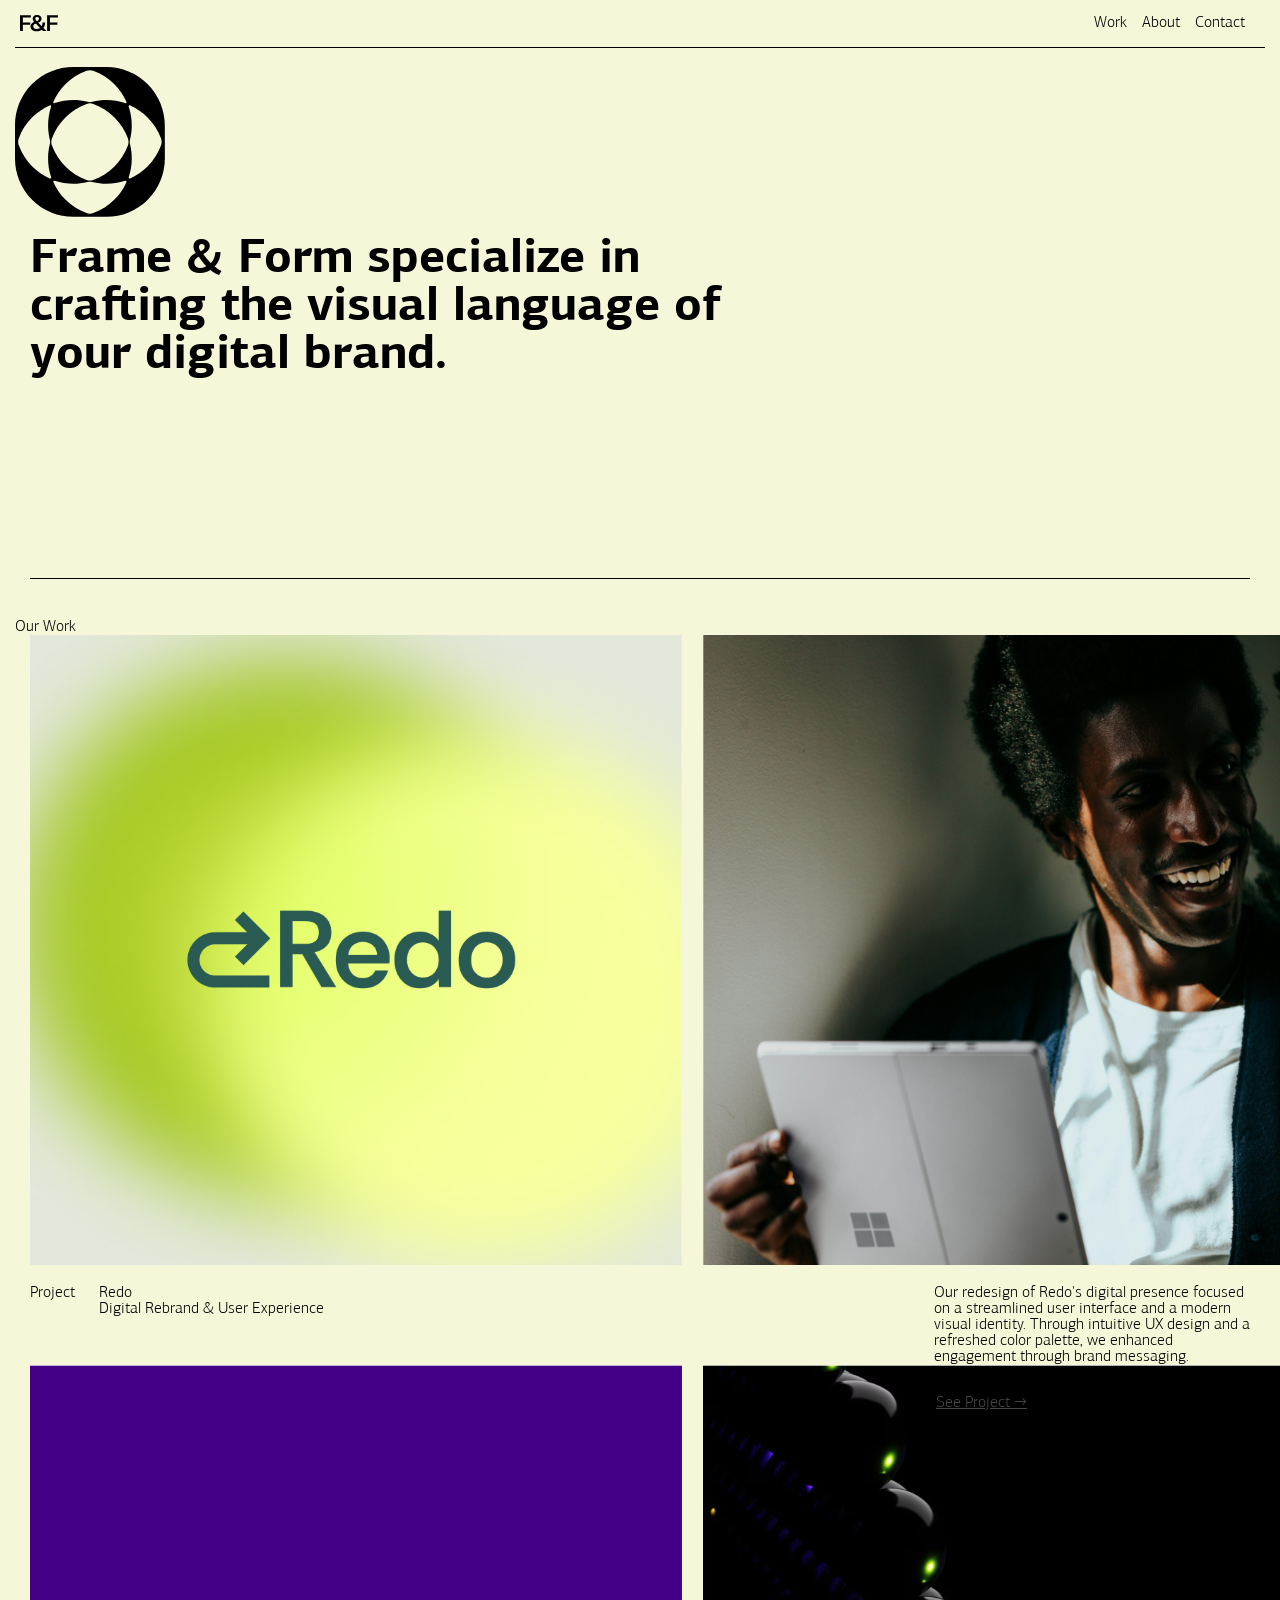
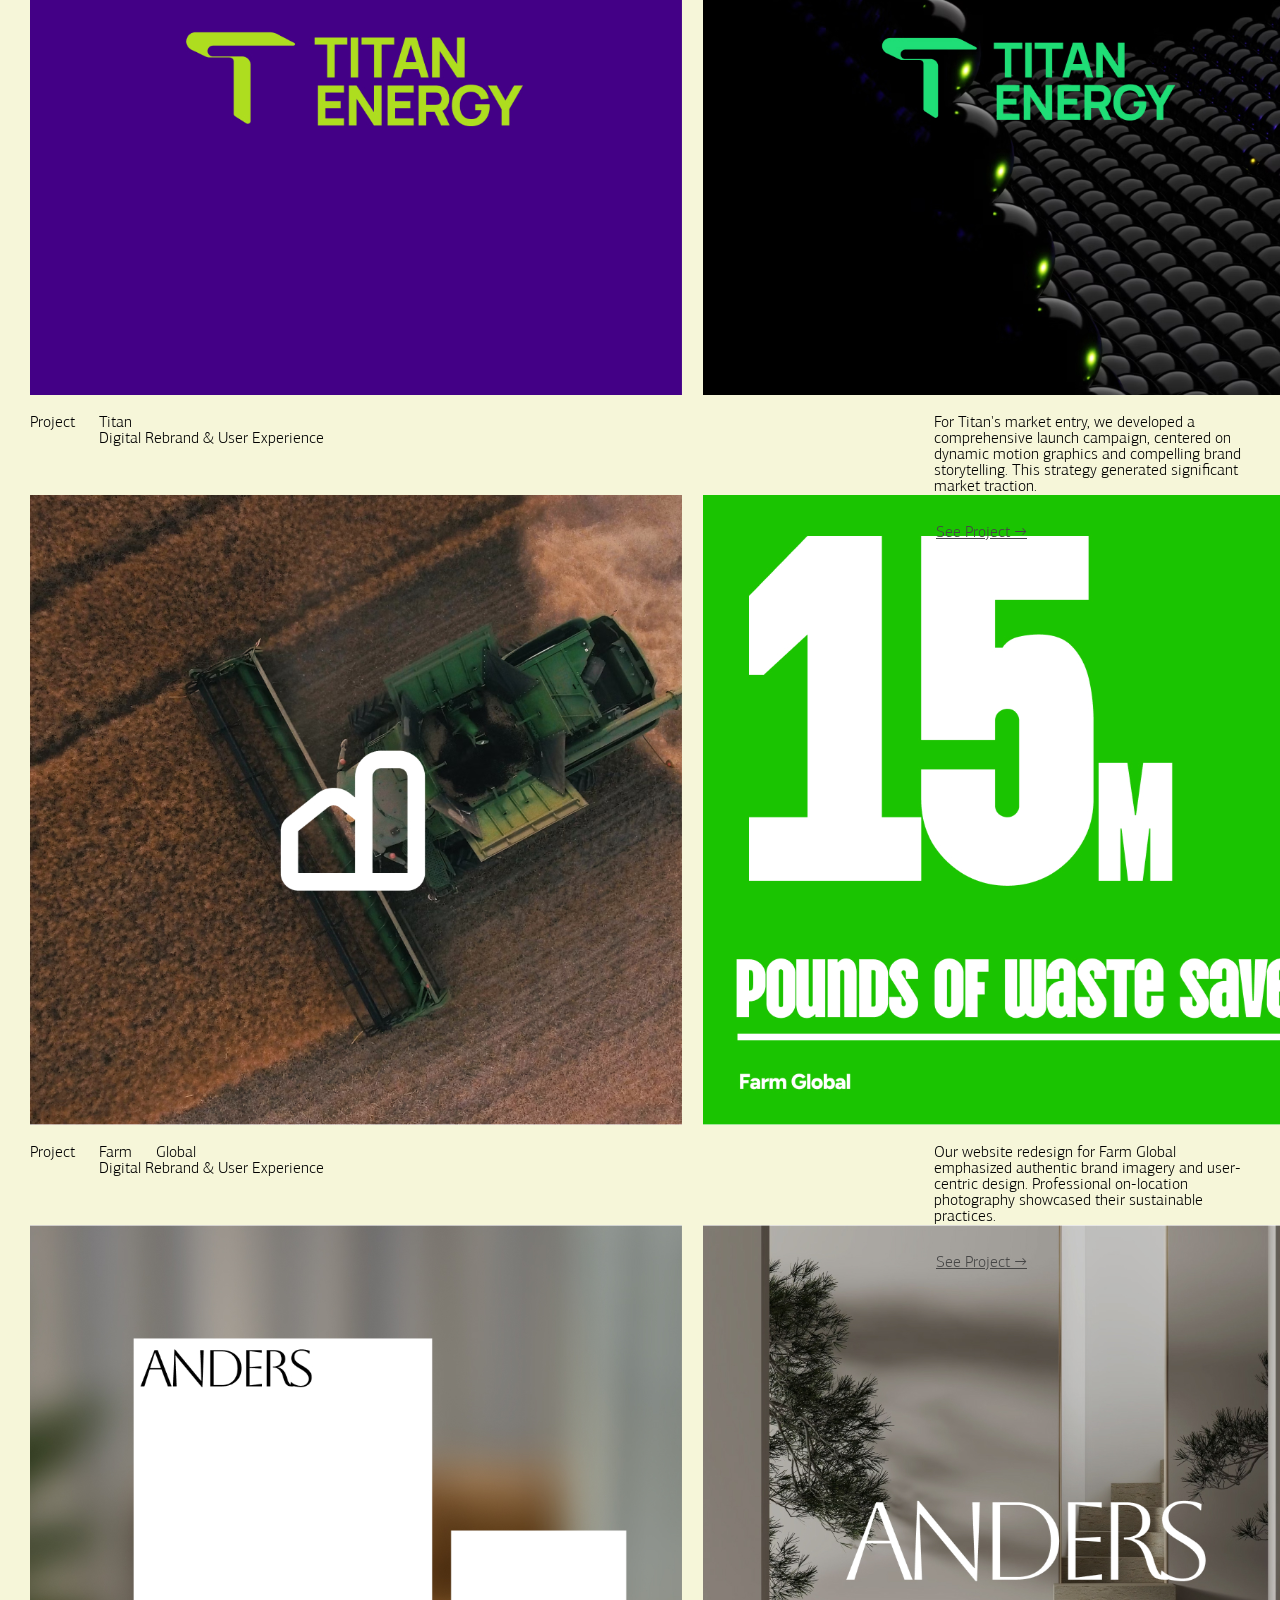
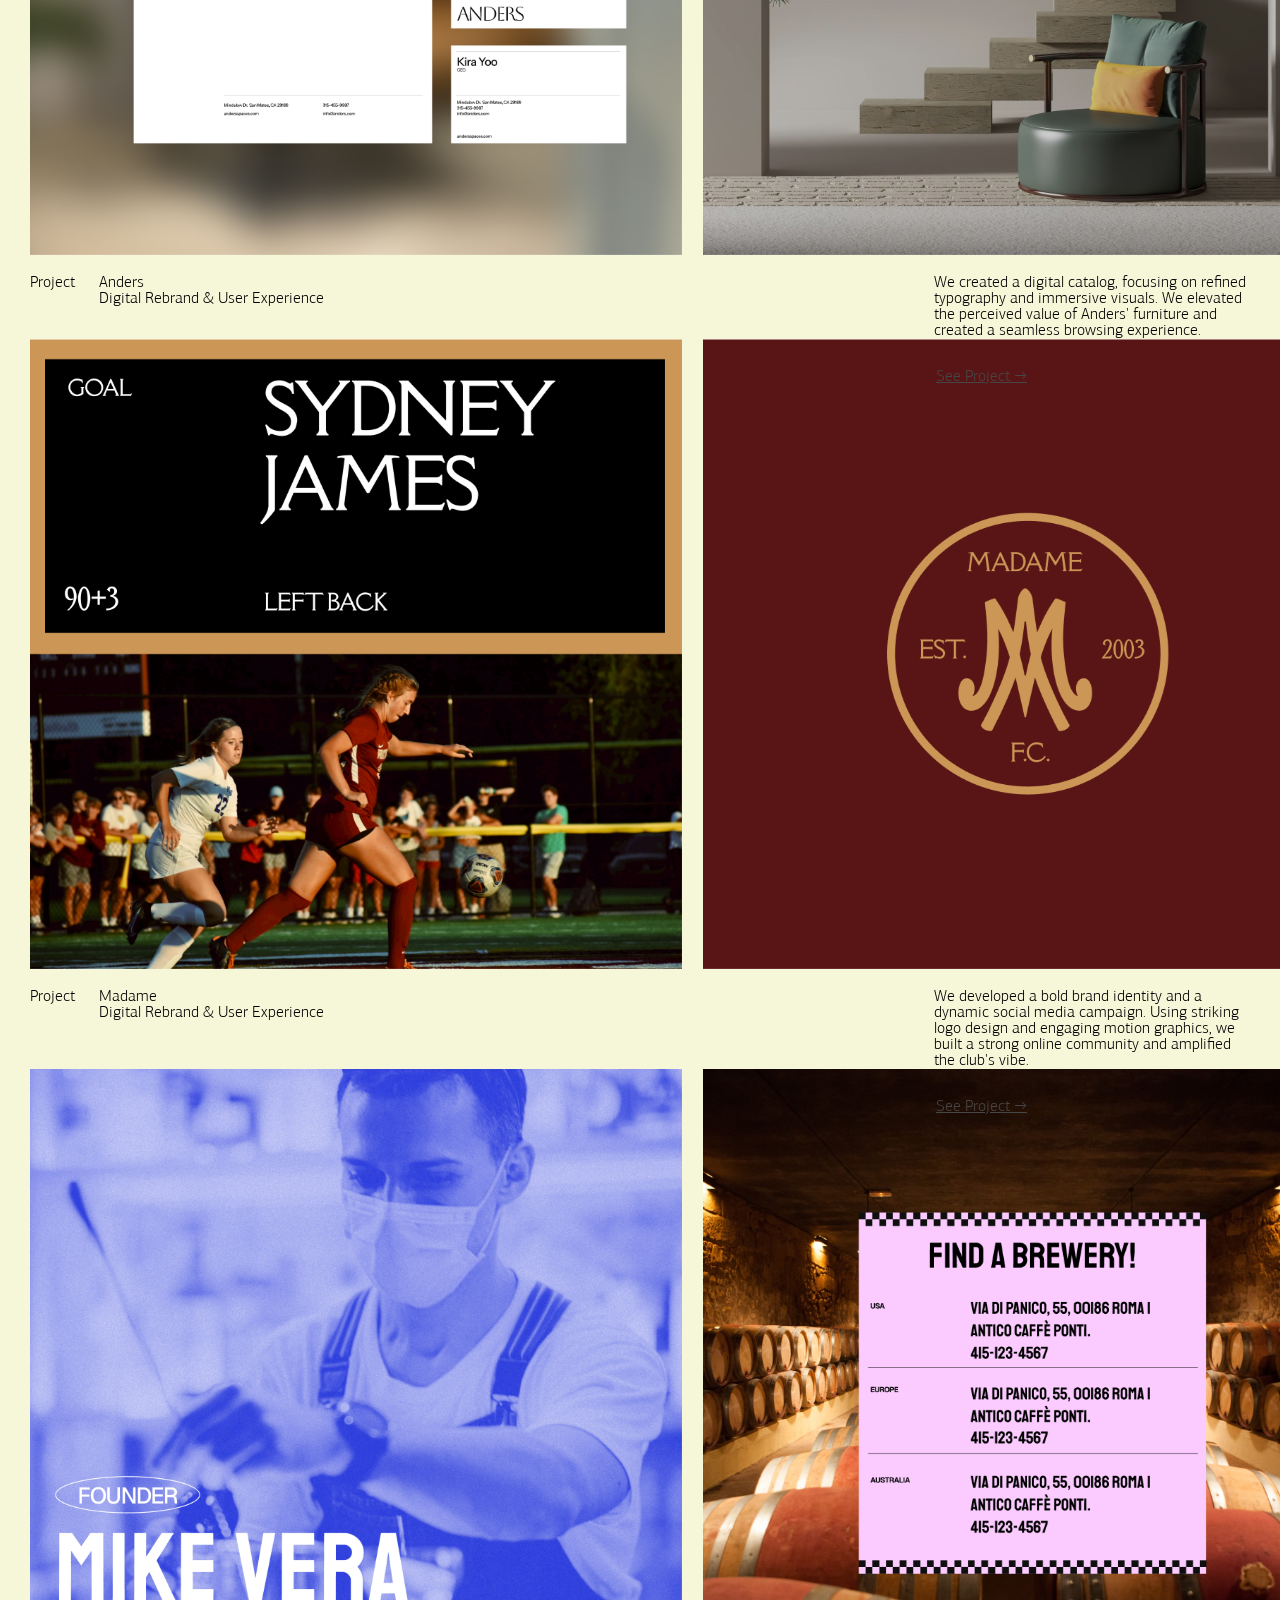
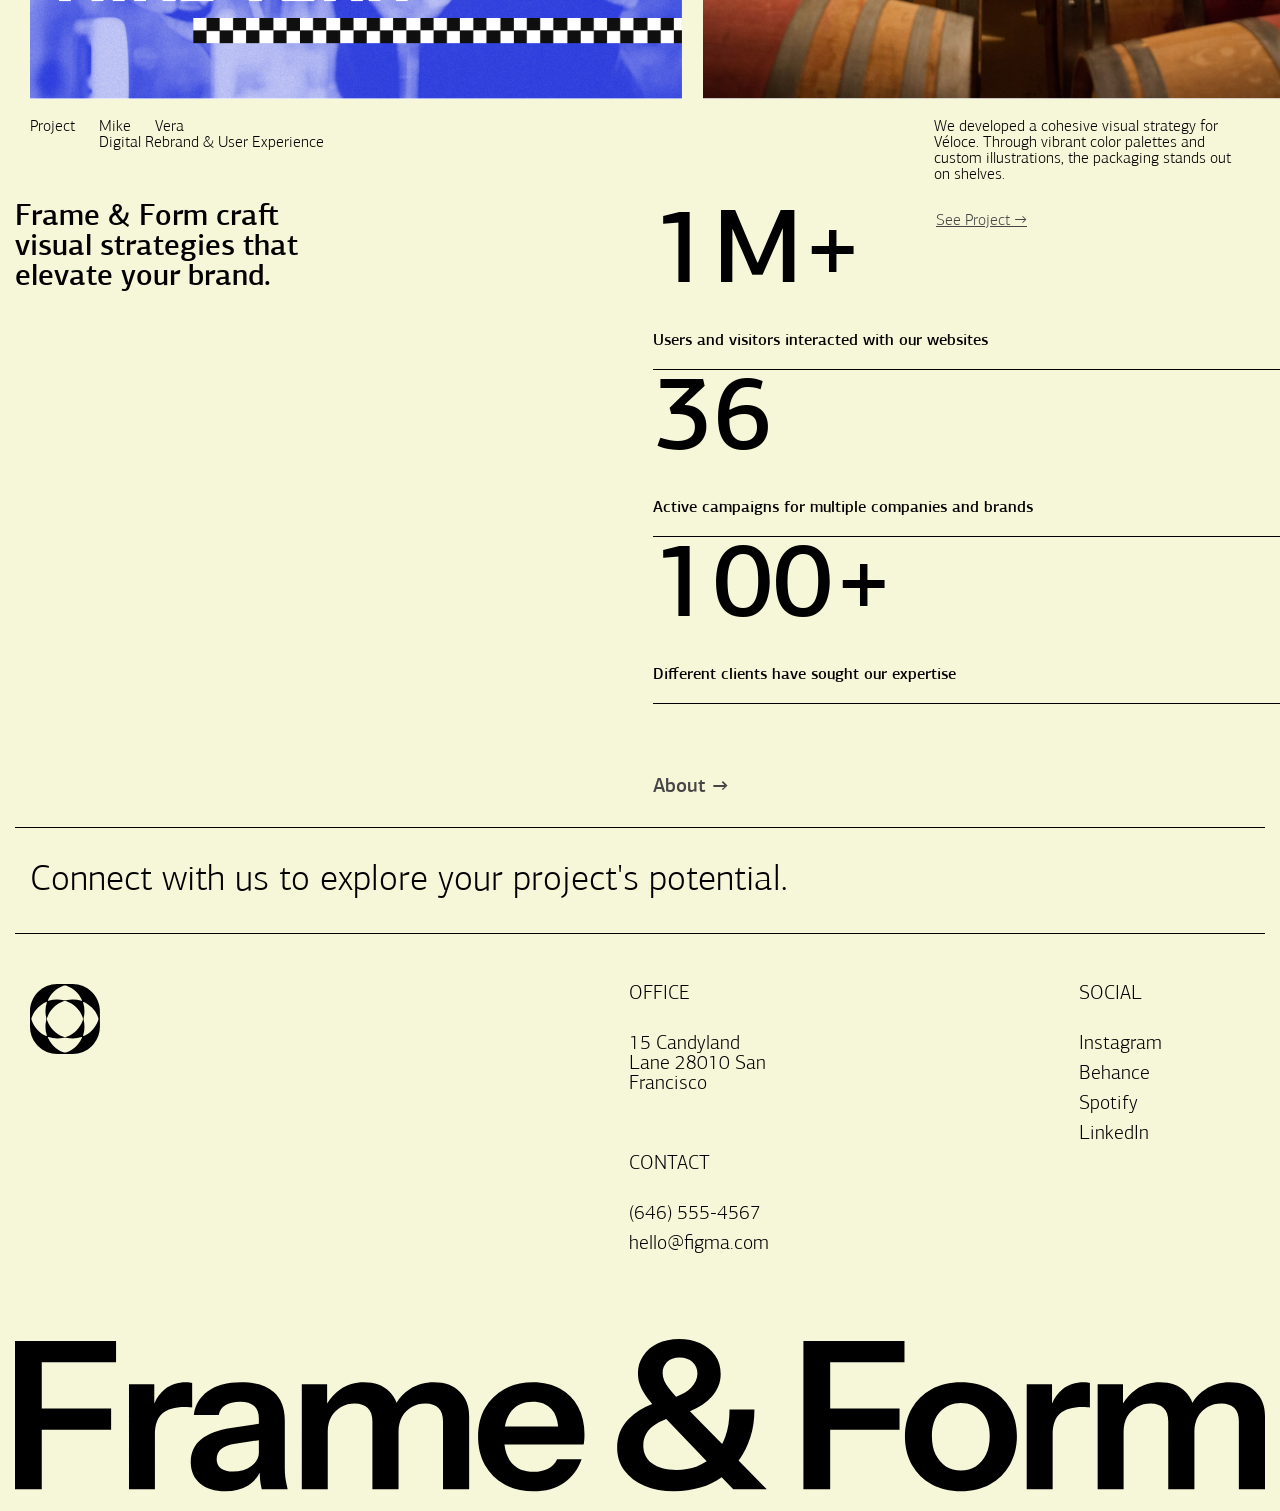
==== commit 2722821f: "edit BEM about and project" ====
--- a/index.html
+++ b/index.html
@@ -43,7 +43,7 @@
       </header>
 
       <main class="main">
-         <div class="main__container">
+         <div class="main__logo-wrapper">
             <img src="images\Left Logo.svg" alt="" class="main__logo">
             <img src="images\Right Logo.svg" alt="" class="main__logo">
          </div>
@@ -52,7 +52,7 @@
 crafting the visual language of
 your digital brand.
          </h1>
-         <div class="main line"></div>
+         <div class="main-line line"></div>
       </main>
 
       <section class="portfolio">
@@ -60,7 +60,7 @@
             Our Work
          </h2>
 
-         <article class="portfolio__project">
+         <action class="portfolio__project">
             <div class="portfolio__images">
                <img src="images\Image 1.svg" alt="" class="portfolio__image">
                <img src="images\Image 2.svg" alt="" class="portfolio__image">
@@ -83,8 +83,8 @@
             </div>
             
             <a href="project_anders.html" class="portfolio__link">See Project →</a>
-         </article>
-         <div class="portfolio__project">
+         </action>
+         <action class="portfolio__project">
             <div class="portfolio__images">
                <img src="images\Image 1-1.svg" alt="" class="portfolio__image">
                <img src="images\Image 2-1.svg" alt="" class="portfolio__image">
@@ -103,8 +103,8 @@
             </div>
             <a href="project_anders.html" class="portfolio__link">See Project →</a>
 
-         </div>
-         <div class="portfolio__project">
+         </action>
+         <action class="portfolio__project">
             <div class="portfolio__images">
                <img src="images\Image 1-2.svg" alt="" class="portfolio__image">
                <img src="images\Image 2-2.svg" alt="" class="portfolio__image">
@@ -123,15 +123,15 @@
             </div>
             <a href="project_anders.html" class="portfolio__link">See Project →</a>
 
-         </div>
-         <div class="portfolio__project">
+         </action>
+         <action class="portfolio__project">
             <div class="portfolio__images">
                <img src="images\Image 1-3.svg" alt="" class="portfolio__image">
                <img src="images\Image 2-3.svg" alt="" class="portfolio__image">
                <img src="images\Image 3-3.svg" alt="" class="portfolio__image">
             </div>
             <div class="portfolio__info">
-               <div class="project-developers">
+               <div class="portfolio__project-developers">
                   <h3 class="portfolio__project-name">Project <strong>Anders</strong></h3>
                   <p class="portfolio__project-slogan">Digital Rebrand & User Experience</p>                  
 
@@ -143,8 +143,8 @@
             </div>
             <a href="project_anders.html" class="portfolio__link">See Project →</a>
 
-         </div>
-         <div class="portfolio__project">
+         </action>
+         <action class="portfolio__project">
             <div class="portfolio__images">
                <img src="images\Image 1-4.svg" alt="" class="portfolio__image">
                <img src="images\Image 2-4.svg" alt="" class="portfolio__image">
@@ -163,8 +163,8 @@
             </div>
             <a href="project_anders.html" class="portfolio__link">See Project →</a>
 
-         </div>
-         <div class="portfolio__project">
+         </action>
+         <action class="portfolio__project">
             <div class="portfolio__images">
                <img src="images\Image 1-5.svg" alt="" class="portfolio__image">
                <img src="images\Image 2-5.svg" alt="" class="portfolio__image">
@@ -183,13 +183,13 @@
             </div>
             <a href="project_anders.html" class="portfolio__link">See Project →</a>
 
-         </div>
+         </action>
          
 
-      </section>
+      </section>  
 
       <section class="stats">
-         <div class="stats__container">
+         <div class="stats__wrapper">
             <div class="stats__slogan">
                Frame & Form craft visual strategies that elevate your brand.
             </div>
@@ -229,7 +229,7 @@
             <div class="contacts line"></div>
 
             <div class="contacts__container">
-               <div class="contacts__item img-container">
+               <div class="contacts__item">
                   <img src="images\Left Logo.svg" alt="" class="contacts__logo">
                   <img src="images\Right Logo.svg" alt="" class="contacts__logo">
                </div>
--- a/css/style.css
+++ b/css/style.css
@@ -203,7 +203,7 @@
 .main__title {
   width: 70%;
 }
-.main__container {
+.main__logo-wrapper {
   display: flex;
   padding: 19px 0;
   gap: 8px;
@@ -299,7 +299,7 @@
   margin-top: 20px;
   position: relative;
 }
-.stats__container {
+.stats__wrapper {
   display: flex;
   justify-content: flex-start;
   gap: 25vw;
@@ -434,7 +434,7 @@
   font-weight: 400;
   margin-top: 45px;
 }
-.main-project__subdescription {
+.main-project__tags {
   grid-column: 2;
   grid-row: 3;
   white-space: pre-line;
@@ -479,49 +479,55 @@
   gap: 15px;
   display: grid;
   grid-template-columns: 1fr 1fr;
-  grid-template-rows: repeat(5, 1fr);
+  grid-auto-rows: auto;
   margin-bottom: 15px;
 }
-.project-images__image1 {
+.project-images__image {
+  width: 100%;
+  height: auto;
+  display: block;
+}
+.project-images__image--large {
   width: 100%;
   grid-column: 1/3;
+}
+.project-images__image:nth-child(1) {
+  grid-column: 1/3;
   grid-row: 1;
 }
-.project-images__image2 {
-  width: 100%;
+.project-images__image:nth-child(2) {
   grid-row: 2;
   grid-column: 1;
 }
-.project-images__image3 {
-  width: 100%;
+.project-images__image:nth-child(3) {
   grid-row: 2;
   grid-column: 2;
 }
-.project-images__image4 {
-  width: 100%;
+.project-images__image:nth-child(4) {
+  grid-column: 1/3;
   grid-row: 3;
-  grid-column: 1/3;
-}
-.project-images__image5 {
-  width: 100%;
+}
+.project-images__image:nth-child(5) {
   grid-row: 4;
   grid-column: 1;
 }
-.project-images__image6 {
-  width: 100%;
+.project-images__image:nth-child(6) {
   grid-row: 4;
   grid-column: 2;
 }
-.project-images__image7 {
-  width: 100%;
+.project-images__image:nth-child(7) {
+  grid-column: 1/3;
   grid-row: 5;
-  grid-column: 1/3;
 }
 @media (max-width: 700px) {
   .project-images {
-    display: block;
-  }
-  .project-images__image1, .project-images__image2, .project-images__image3, .project-images__image4, .project-images__image5, .project-images__image6, .project-images__image7 {
+    display: flex;
+    flex-direction: column;
+  }
+  .project-images__image {
+    margin-bottom: 20px;
+  }
+  .project-images__image--large {
     margin-bottom: 20px;
   }
 }
